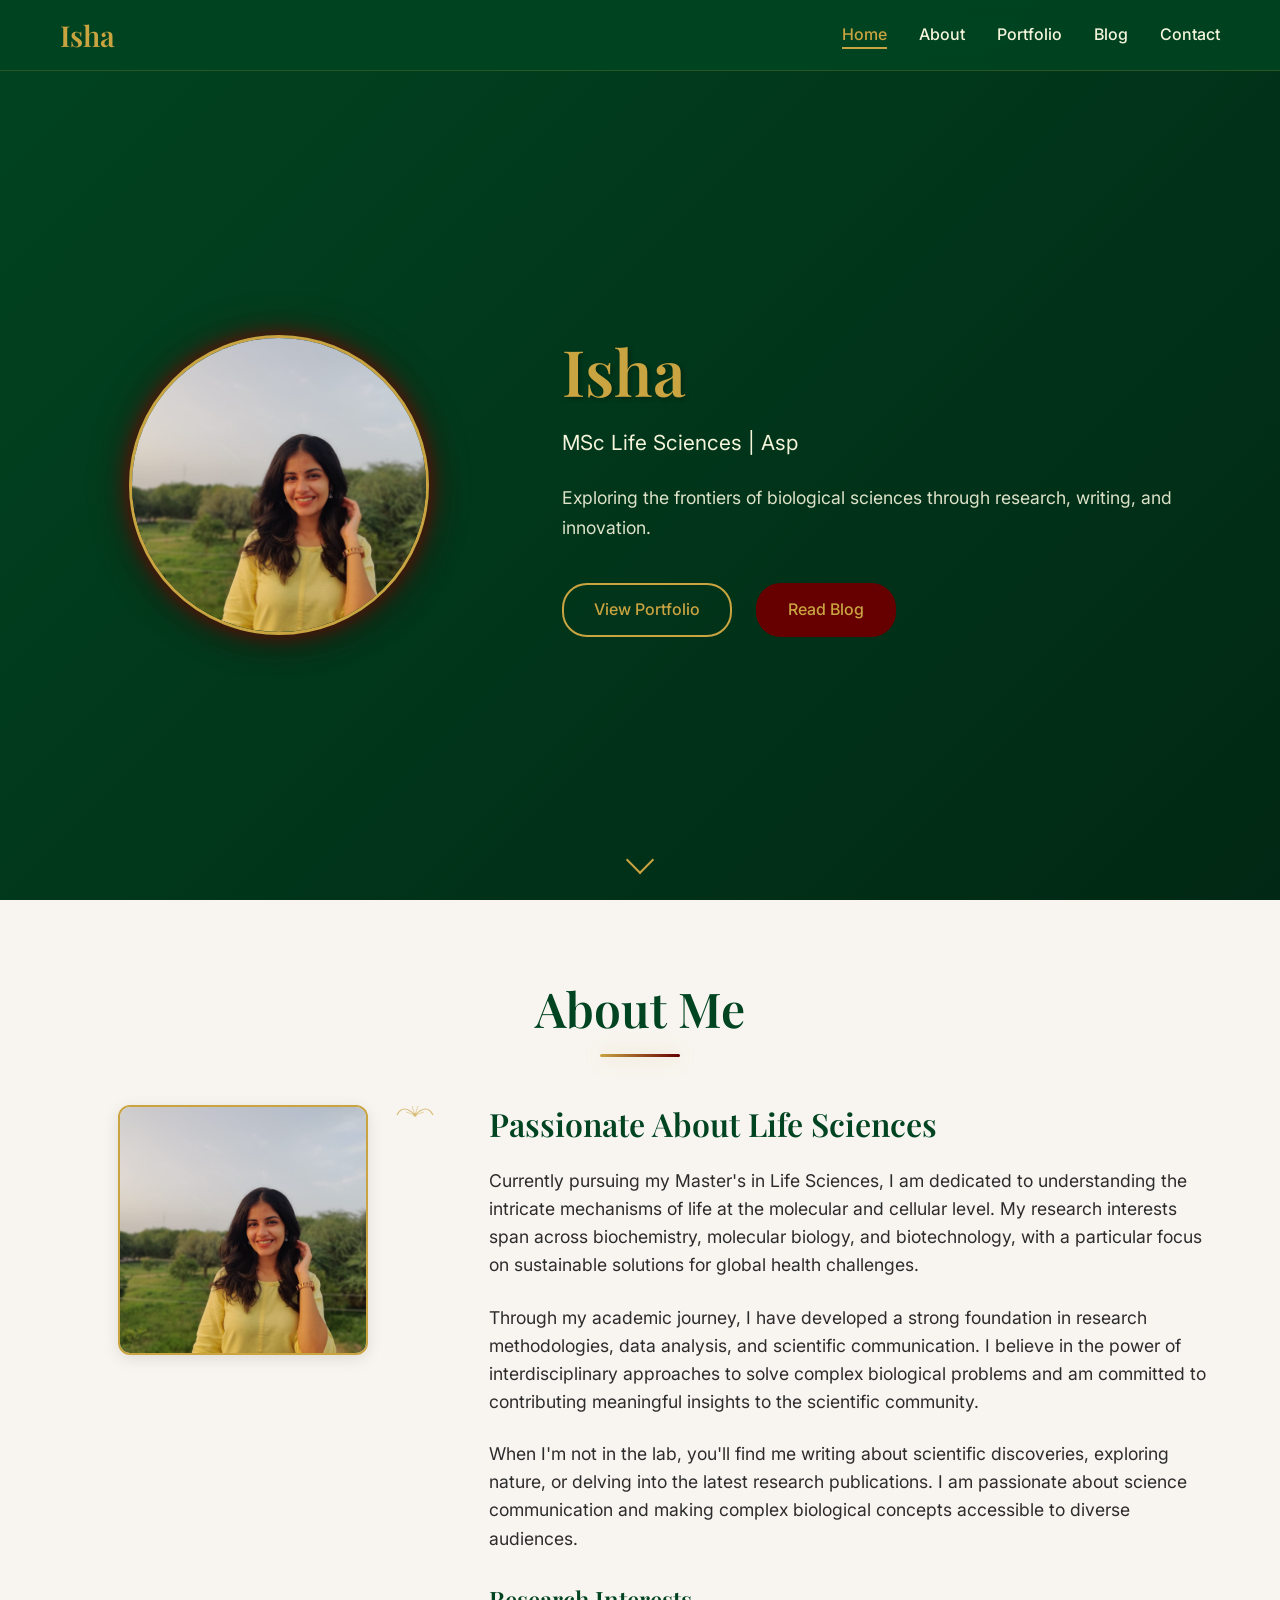
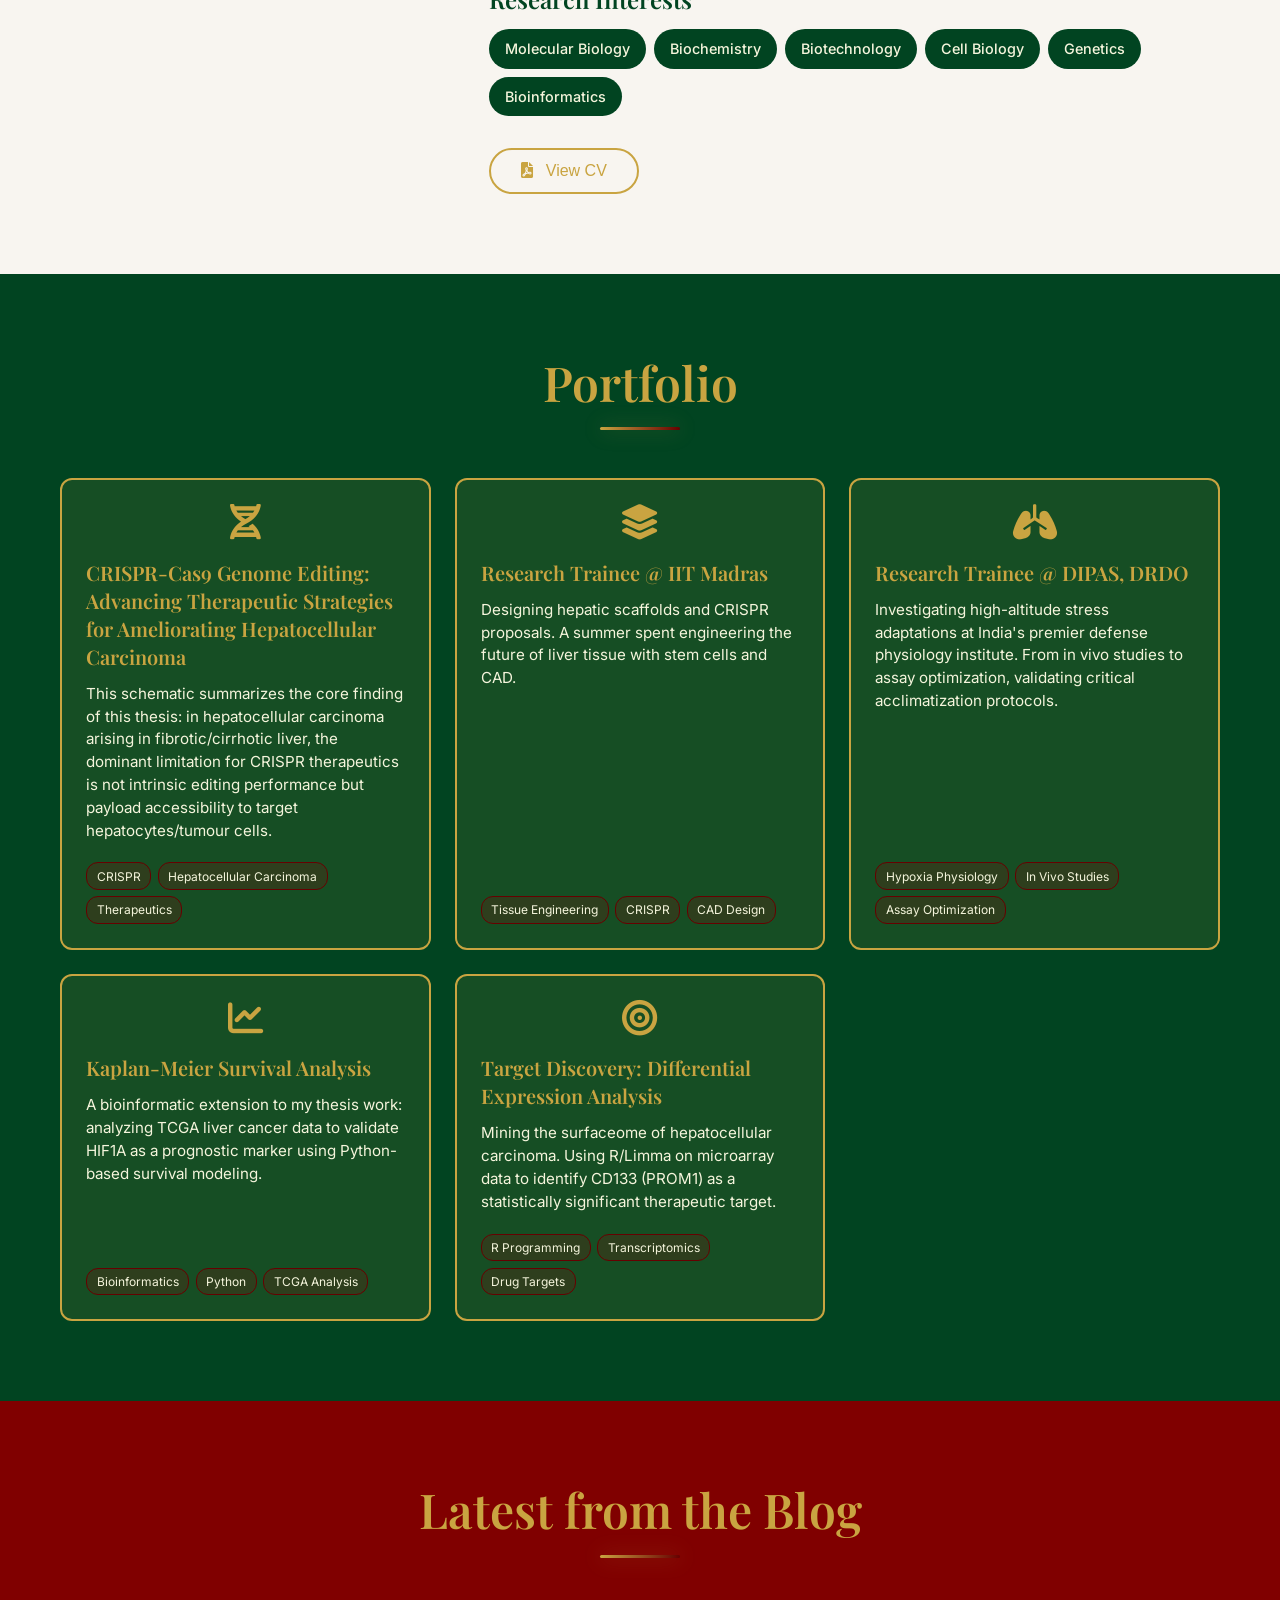
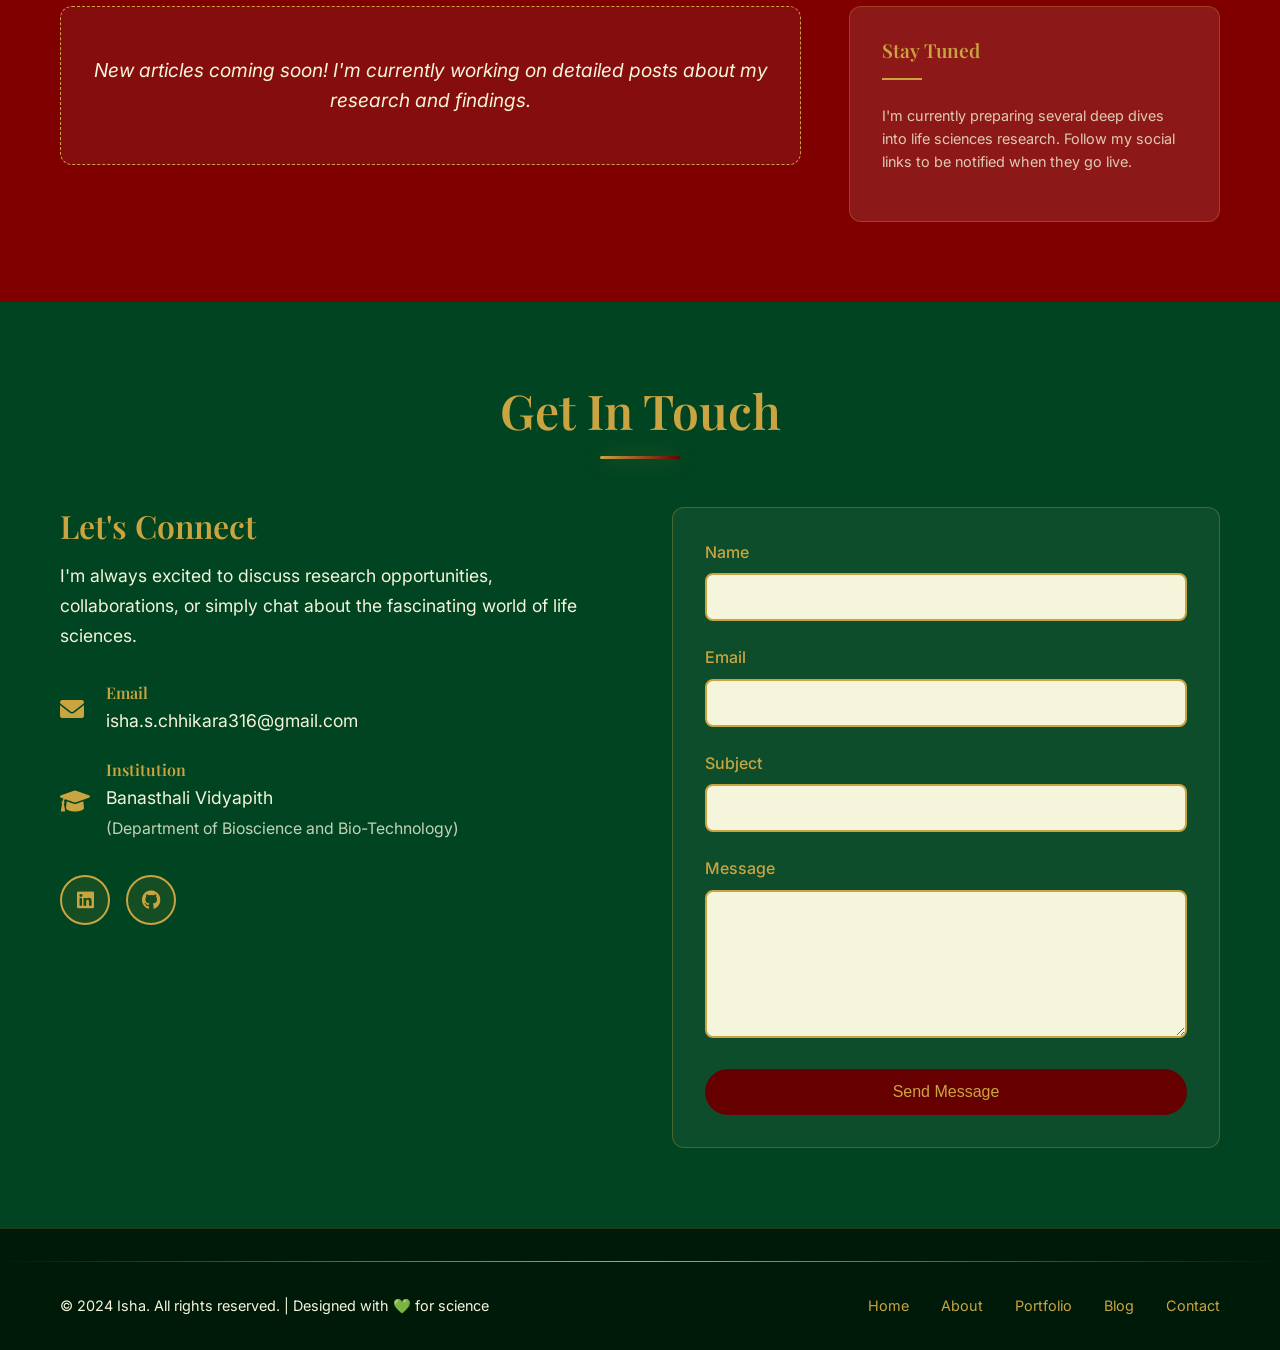
==== index.html @ bb5f503a "Update portfolio site: Add CV modal, refine blog/portfolio sections" ====
<!DOCTYPE html>
<html lang="en">
<head>
    <meta charset="UTF-8">
    <meta name="viewport" content="width=device-width, initial-scale=1.0">
    <title>Isha - Life Sciences Researcher & Writer</title>
    <link rel="preconnect" href="https://fonts.googleapis.com">
    <link rel="preconnect" href="https://fonts.gstatic.com" crossorigin>
    <link href="https://fonts.googleapis.com/css2?family=Playfair+Display:wght@400;500;600;700&family=Inter:wght@300;400;500;600&display=swap" rel="stylesheet">
    <link href="https://cdnjs.cloudflare.com/ajax/libs/font-awesome/6.0.0/css/all.min.css" rel="stylesheet">
    <link rel="stylesheet" href="styles.css">
</head>
<body>
    <!-- Navigation -->
    <nav class="navbar">
        <div class="nav-container">
            <div class="nav-logo">
                <span class="logo-text">Isha</span>
            </div>
            <ul class="nav-menu">
                <li class="nav-item">
                    <a href="#home" class="nav-link">Home</a>
                </li>
                <li class="nav-item">
                    <a href="#about" class="nav-link">About</a>
                </li>
                <li class="nav-item">
                    <a href="#portfolio" class="nav-link">Portfolio</a>
                </li>
                <li class="nav-item">
                    <a href="#blog" class="nav-link">Blog</a>
                </li>
                <li class="nav-item">
                    <a href="#contact" class="nav-link">Contact</a>
                </li>
            </ul>
            <div class="hamburger">
                <span class="bar"></span>
                <span class="bar"></span>
                <span class="bar"></span>
            </div>
        </div>
    </nav>

    <!-- Hero Section -->
    <section id="home" class="hero">
        <div class="hero-container">
            <div class="hero-content">
                <div class="hero-image">
                    <img src="Image/Isha.jpeg" alt="Isha - Life Sciences Researcher" class="profile-photo">
                    <div class="image-glow"></div>
                </div>
                <div class="hero-text">
                    <h1 class="hero-name">Isha</h1>
                    <p class="hero-subtitle">MSc Life Sciences | Aspiring Researcher | Writer</p>
                    <p class="hero-description">Exploring the frontiers of biological sciences through research, writing, and innovation.</p>
                    <div class="hero-buttons">
                        <a href="#portfolio" class="btn btn-primary">View Portfolio</a>
                        <a href="#blog" class="btn btn-secondary">Read Blog</a>
                    </div>
                </div>
            </div>
        </div>
        <div class="scroll-indicator">
            <div class="scroll-arrow"></div>
        </div>
    </section>

    <!-- About Section -->
    <section id="about" class="about">
        <div class="container">
            <h2 class="section-title">About Me</h2>
            <div class="section-divider"></div>
            <div class="about-content">
                <div class="about-image">
                    <img src="Image/Isha.jpeg" alt="Isha Professional Photo" class="about-photo">
                    <div class="botanical-motif">
                        <svg viewBox="0 0 100 100" class="botanical-svg">
                            <path d="M20,50 Q30,30 50,50 Q70,30 80,50" stroke="currentColor" fill="none" stroke-width="2"/>
                            <circle cx="50" cy="50" r="3" fill="currentColor"/>
                            <path d="M50,50 L45,35 M50,50 L55,35 M50,50 L35,45 M50,50 L65,45" stroke="currentColor" stroke-width="1"/>
                        </svg>
                    </div>
                </div>
                <div class="about-text">
                    <h3 class="about-subtitle">Passionate About Life Sciences</h3>
                    <p>Currently pursuing my Master's in Life Sciences, I am dedicated to understanding the intricate mechanisms of life at the molecular and cellular level. My research interests span across biochemistry, molecular biology, and biotechnology, with a particular focus on sustainable solutions for global health challenges.</p>

                    <p>Through my academic journey, I have developed a strong foundation in research methodologies, data analysis, and scientific communication. I believe in the power of interdisciplinary approaches to solve complex biological problems and am committed to contributing meaningful insights to the scientific community.</p>

                    <p>When I'm not in the lab, you'll find me writing about scientific discoveries, exploring nature, or delving into the latest research publications. I am passionate about science communication and making complex biological concepts accessible to diverse audiences.</p>

                    <div class="skills">
                        <h4>Research Interests</h4>
                        <div class="skill-tags">
                            <span class="skill-tag">Molecular Biology</span>
                            <span class="skill-tag">Biochemistry</span>
                            <span class="skill-tag">Biotechnology</span>
                            <span class="skill-tag">Cell Biology</span>
                            <span class="skill-tag">Genetics</span>
                            <span class="skill-tag">Bioinformatics</span>
                        </div>
                    </div>
                    
                    <button class="btn btn-primary" id="view-cv-btn" style="margin-top: 2rem;">
                        <i class="fas fa-file-pdf" style="margin-right: 8px;"></i> View CV
                    </button>
                </div>
            </div>
        </div>
    </section>

    <!-- Portfolio Section -->
    <section id="portfolio" class="portfolio">
        <div class="container">
            <h2 class="section-title">Portfolio</h2>
            <div class="section-divider"></div>
            <div class="portfolio-grid">
                <div class="portfolio-card" data-blog-id="crispr">
                    <div class="card-image">
                        <i class="fas fa-dna card-icon"></i>
                    </div>
                    <div class="card-content">
                        <h3 class="card-title">CRISPR-Cas9 Genome Editing: Advancing Therapeutic Strategies for Ameliorating Hepatocellular Carcinoma</h3>
                        <p class="card-description">This schematic summarizes the core finding of this thesis: in hepatocellular carcinoma arising in fibrotic/cirrhotic liver, the dominant limitation for CRISPR therapeutics is not intrinsic editing performance but payload accessibility to target hepatocytes/tumour cells.</p>
                        <div class="card-tags">
                            <span class="tag">CRISPR</span>
                            <span class="tag">Hepatocellular Carcinoma</span>
                            <span class="tag">Therapeutics</span>
                        </div>
                    </div>
                </div>

                <div class="portfolio-card" data-blog-id="iit-madras">
                    <div class="card-image">
                        <i class="fas fa-layer-group card-icon"></i>
                    </div>
                    <div class="card-content">
                        <h3 class="card-title">Research Trainee @ IIT Madras</h3>
                        <p class="card-description">Designing hepatic scaffolds and CRISPR proposals. A summer spent engineering the future of liver tissue with stem cells and CAD.</p>
                        <div class="card-tags">
                            <span class="tag">Tissue Engineering</span>
                            <span class="tag">CRISPR</span>
                            <span class="tag">CAD Design</span>
                        </div>
                    </div>
                </div>

                <div class="portfolio-card" data-blog-id="drdo">
                    <div class="card-image">
                        <i class="fas fa-lungs card-icon"></i>
                    </div>
                    <div class="card-content">
                        <h3 class="card-title">Research Trainee @ DIPAS, DRDO</h3>
                        <p class="card-description">Investigating high-altitude stress adaptations at India's premier defense physiology institute. From in vivo studies to assay optimization, validating critical acclimatization protocols.</p>
                        <div class="card-tags">
                            <span class="tag">Hypoxia Physiology</span>
                            <span class="tag">In Vivo Studies</span>
                            <span class="tag">Assay Optimization</span>
                        </div>
                    </div>
                </div>

                <div class="portfolio-card" data-blog-id="survival-analysis">
                    <div class="card-image">
                        <i class="fas fa-chart-line card-icon"></i>
                    </div>
                    <div class="card-content">
                        <h3 class="card-title">Kaplan-Meier Survival Analysis</h3>
                        <p class="card-description">A bioinformatic extension to my thesis work: analyzing TCGA liver cancer data to validate HIF1A as a prognostic marker using Python-based survival modeling.</p>
                        <div class="card-tags">
                            <span class="tag">Bioinformatics</span>
                            <span class="tag">Python</span>
                            <span class="tag">TCGA Analysis</span>
                        </div>
                    </div>
                </div>

                <div class="portfolio-card" data-blog-id="differential-expression">
                    <div class="card-image">
                        <i class="fas fa-bullseye card-icon"></i>
                    </div>
                    <div class="card-content">
                        <h3 class="card-title">Target Discovery: Differential Expression Analysis</h3>
                        <p class="card-description">Mining the surfaceome of hepatocellular carcinoma. Using R/Limma on microarray data to identify CD133 (PROM1) as a statistically significant therapeutic target.</p>
                        <div class="card-tags">
                            <span class="tag">R Programming</span>
                            <span class="tag">Transcriptomics</span>
                            <span class="tag">Drug Targets</span>
                        </div>
                    </div>
                </div>
            </div>
        </div>
    </section>

    <!-- Blog Section -->
    <section id="blog" class="blog">
        <div class="container">
            <h2 class="section-title">Latest from the Blog</h2>
            <div class="section-divider"></div>
            <div class="blog-content">
                <div class="blog-main">
                    <p class="coming-soon">New articles coming soon! I'm currently working on detailed posts about my research and findings.</p>
                </div>

                <aside class="blog-sidebar">
                    <div class="sidebar-widget">
                        <h4 class="widget-title">Stay Tuned</h4>
                        <div class="widget-divider"></div>
                        <p style="font-size: 0.9rem; color: var(--ivory); opacity: 0.8;">I'm currently preparing several deep dives into life sciences research. Follow my social links to be notified when they go live.</p>
                    </div>
                </aside>
            </div>
        </div>
    </section>

    <!-- Contact Section -->
    <section id="contact" class="contact">
        <div class="container">
            <h2 class="section-title">Get In Touch</h2>
            <div class="section-divider"></div>
            <div class="contact-content">
                <div class="contact-info">
                    <h3>Let's Connect</h3>
                    <p>I'm always excited to discuss research opportunities, collaborations, or simply chat about the fascinating world of life sciences.</p>

                    <div class="contact-details">
                        <div class="contact-item">
                            <i class="fas fa-envelope contact-icon"></i>
                            <div>
                                <h4>Email</h4>
                                <p>isha.s.chhikara316@gmail.com</p>
                            </div>
                        </div>
                        <div class="contact-item">
                            <i class="fas fa-graduation-cap contact-icon"></i>
                            <div>
                                <h4>Institution</h4>
                                <p>Banasthali Vidyapith<br><span style="font-size: 0.9em; opacity: 0.8;">(Department of Bioscience and Bio-Technology)</span></p>
                            </div>
                        </div>
                    </div>

                    <div class="social-links">
                        <a href="https://linkedin.com/in/isha" target="_blank" class="social-link"><i class="fab fa-linkedin"></i></a>
                        <a href="https://github.com/ishaschhikara316" target="_blank" class="social-link"><i class="fab fa-github"></i></a>
                    </div>
                </div>

                <form class="contact-form">
                    <div class="form-group">
                        <label for="name">Name</label>
                        <input type="text" id="name" name="name" required>
                    </div>
                    <div class="form-group">
                        <label for="email">Email</label>
                        <input type="email" id="email" name="email" required>
                    </div>
                    <div class="form-group">
                        <label for="subject">Subject</label>
                        <input type="text" id="subject" name="subject" required>
                    </div>
                    <div class="form-group">
                        <label for="message">Message</label>
                        <textarea id="message" name="message" rows="6" required></textarea>
                    </div>
                    <button type="submit" class="btn btn-submit">Send Message</button>
                </form>
            </div>
        </div>
    </section>

    <!-- Footer -->
    <footer class="footer">
        <div class="footer-divider"></div>
        <div class="container">
            <div class="footer-content">
                <div class="footer-text">
                    <p>&copy; 2024 Isha. All rights reserved. | Designed with 💚 for science</p>
                </div>
                <div class="footer-links">
                    <a href="#home">Home</a>
                    <a href="#about">About</a>
                    <a href="#portfolio">Portfolio</a>
                    <a href="#blog">Blog</a>
                    <a href="#contact">Contact</a>
                </div>
            </div>
        </div>
    </footer>

    <!-- Blog Modal -->
    <div id="blog-modal" class="modal">
        <div class="modal-content">
            <span class="close-modal">&times;</span>
            <div id="modal-body">
                <!-- Blog content will be injected here -->
            </div>
        </div>
    </div>

    <!-- CV Modal -->
    <div id="cv-modal" class="modal">
        <div class="modal-content cv-modal-content">
            <span class="close-modal close-cv">&times;</span>
            <div class="cv-container">
                <img src="Image/Isha.jpg" alt="CV" class="cv-image">
            </div>
        </div>
    </div>

    <script src="script.js"></script>
</body>
</html>
---- styles.css ----
/* ===== CSS DESIGN SYSTEM ===== */

/* Color Variables */
:root {
    /* Primary Colors */
    --dark-royal-green: #014421;
    --deep-blood-red: #660000;
    --dark-blood-red: #8B0000;
    --maroon: #800000;
    --subtle-gold: #C9A441;

    /* Text Colors */
    --ivory: #F5F5DC;
    --light-beige: #F8F5F0;
    --dark-text: #2C2C2C;

    /* Gradients */
    --hero-gradient: linear-gradient(135deg, var(--dark-royal-green) 0%, #012814 100%);
    --card-gradient: linear-gradient(145deg, rgba(193, 164, 65, 0.1) 0%, rgba(102, 0, 0, 0.1) 100%);

    /* Shadows and Glows */
    --gold-glow: 0 0 20px rgba(201, 164, 65, 0.4);
    --red-glow: 0 0 20px rgba(139, 0, 0, 0.6);
    --card-shadow: 0 8px 32px rgba(0, 0, 0, 0.3);
    --soft-shadow: 0 4px 16px rgba(0, 0, 0, 0.1);

    /* Typography */
    --heading-font: 'Playfair Display', serif;
    --body-font: 'Inter', sans-serif;

    /* Transitions */
    --smooth-transition: all 0.3s cubic-bezier(0.4, 0, 0.2, 1);
    --glow-transition: box-shadow 0.3s ease, transform 0.3s ease;

    /* Spacing */
    --section-padding: 80px 0;
    --container-padding: 0 20px;
    --border-radius: 12px;
}

/* Reset and Base Styles */
* {
    margin: 0;
    padding: 0;
    box-sizing: border-box;
}

body {
    font-family: var(--body-font);
    color: var(--ivory);
    line-height: 1.6;
    overflow-x: hidden;
}

html {
    scroll-behavior: smooth;
}

.container {
    max-width: 1200px;
    margin: 0 auto;
    padding: var(--container-padding);
}

/* Typography System */
h1, h2, h3, h4, h5, h6 {
    font-family: var(--heading-font);
    color: var(--subtle-gold);
    font-weight: 600;
    line-height: 1.2;
}

h1 { font-size: clamp(2.5rem, 5vw, 4rem); }
h2 { font-size: clamp(2rem, 4vw, 3rem); }
h3 { font-size: clamp(1.5rem, 3vw, 2rem); }
h4 { font-size: clamp(1.25rem, 2.5vw, 1.5rem); }

p {
    font-size: 1.1rem;
    margin-bottom: 1rem;
    color: var(--ivory);
}

/* Section Styling */
.section-title {
    text-align: center;
    margin-bottom: 1rem;
    color: var(--subtle-gold);
}

.section-divider {
    width: 80px;
    height: 3px;
    background: linear-gradient(90deg, var(--subtle-gold) 0%, var(--deep-blood-red) 100%);
    margin: 0 auto 3rem;
    border-radius: 2px;
    box-shadow: var(--gold-glow);
}

.coming-soon {
    font-size: 1.2rem;
    color: var(--ivory);
    font-style: italic;
    text-align: center;
    padding: 3rem 1rem;
    background: rgba(255, 255, 255, 0.05);
    border-radius: var(--border-radius);
    border: 1px dashed var(--subtle-gold);
}

/* CV Modal Specifics */
.cv-modal-content {
    position: fixed !important;
    top: 50% !important;
    left: 50% !important;
    transform: translate(-50%, -50%) !important;
    width: 95vw !important;
    height: 95vh !important;
    max-width: 1200px !important;
    margin: 0 !important;
    padding: 40px 0 0 0 !important;
    display: flex !important;
    flex-direction: column !important;
    background: #1a1a1a !important; /* Changed from var(--dark-royal-green) */
    border: 1px solid var(--subtle-gold) !important;
    box-shadow: 0 0 50px rgba(0,0,0,0.8) !important;
    border-radius: 8px !important;
    overflow: hidden !important;
}

.modal.show .cv-modal-content {
    transform: translate(-50%, -50%) !important;
}

.cv-container {
    flex: 1;
    width: 100%;
    height: 100%;
    background: #1a1a1a; /* Changed to match modal background */
    position: relative;
    overflow-y: auto; /* Allow vertical scrolling */
    display: flex;
    justify-content: center; /* Center image horizontally */
    align-items: flex-start;
}

.cv-image {
    width: 100%;
    max-width: 1000px; /* Prevent it from getting too wide on huge screens */
    height: auto;
    display: block;
    margin: 0 auto;
    box-shadow: 0 0 20px rgba(0,0,0,0.5);
}

.close-cv {
    position: absolute;
    top: 0;
    right: 15px;
    height: 40px;
    line-height: 40px;
    color: var(--subtle-gold);
    font-size: 2rem;
    z-index: 1002;
    opacity: 0.8;
    transition: opacity 0.3s;
}

.close-cv:hover {
    opacity: 1;
    color: #fff;
}


/* Button System */
.btn {
    display: inline-block;
    padding: 12px 30px;
    border-radius: 25px;
    text-decoration: none;
    font-weight: 500;
    font-size: 1rem;
    text-align: center;
    cursor: pointer;
    border: 2px solid;
    transition: var(--smooth-transition);
    position: relative;
    overflow: hidden;
}

.btn-primary {
    color: var(--subtle-gold);
    border-color: var(--subtle-gold);
    background: transparent;
}

.btn-primary:hover {
    background: var(--deep-blood-red);
    color: var(--subtle-gold);
    box-shadow: var(--red-glow);
    transform: translateY(-2px);
}

.btn-secondary {
    background: var(--deep-blood-red);
    color: var(--subtle-gold);
    border-color: var(--deep-blood-red);
}

.btn-secondary:hover {
    background: var(--subtle-gold);
    color: var(--deep-blood-red);
    border-color: var(--subtle-gold);
    box-shadow: var(--gold-glow);
    transform: translateY(-2px);
}

.btn-submit {
    background: var(--deep-blood-red);
    color: var(--subtle-gold);
    border-color: var(--deep-blood-red);
    width: 100%;
}

.btn-submit:hover {
    background: var(--subtle-gold);
    color: var(--deep-blood-red);
    border-color: var(--subtle-gold);
    box-shadow: var(--gold-glow);
}

/* Navigation */
.navbar {
    position: fixed;
    top: 0;
    width: 100%;
    background: rgba(1, 68, 33, 0.95);
    backdrop-filter: blur(10px);
    border-bottom: 1px solid rgba(201, 164, 65, 0.2);
    z-index: 1000;
    transition: var(--smooth-transition);
}

.nav-container {
    max-width: 1200px;
    margin: 0 auto;
    padding: 0 20px;
    display: flex;
    justify-content: space-between;
    align-items: center;
    height: 70px;
}

.logo-text {
    font-family: var(--heading-font);
    font-size: 1.8rem;
    color: var(--subtle-gold);
    font-weight: 600;
}

.nav-menu {
    display: flex;
    list-style: none;
    gap: 2rem;
}

.nav-link {
    color: var(--ivory);
    text-decoration: none;
    font-weight: 500;
    transition: var(--smooth-transition);
    position: relative;
}

.nav-link:hover {
    color: var(--subtle-gold);
}

.nav-link::after {
    content: '';
    position: absolute;
    bottom: -5px;
    left: 0;
    width: 0;
    height: 2px;
    background: var(--subtle-gold);
    transition: width 0.3s ease;
}

.nav-link:hover::after {
    width: 100%;
}

.hamburger {
    display: none;
    flex-direction: column;
    cursor: pointer;
}

.bar {
    width: 25px;
    height: 3px;
    background: var(--subtle-gold);
    margin: 3px 0;
    transition: 0.3s;
}

/* Hero Section */
.hero {
    background: var(--hero-gradient);
    min-height: 100vh;
    display: flex;
    align-items: center;
    position: relative;
    padding-top: 70px;
}

.hero-container {
    max-width: 1200px;
    margin: 0 auto;
    padding: var(--container-padding);
    width: 100%;
}

.hero-content {
    display: grid;
    grid-template-columns: 1fr 1.5fr;
    gap: 4rem;
    align-items: center;
}

.hero-image {
    position: relative;
    display: flex;
    justify-content: center;
}

.profile-photo {
    width: 300px;
    height: 300px;
    border-radius: 50%;
    object-fit: cover;
    border: 3px solid var(--subtle-gold);
    box-shadow:
        0 0 20px rgba(139, 0, 0, 0.6),
        0 0 40px rgba(139, 0, 0, 0.4),
        inset 0 0 15px rgba(139, 0, 0, 0.1),
        var(--card-shadow);
    transition: var(--glow-transition);
    position: relative;
    z-index: 2;
}

.profile-photo:hover {
    box-shadow:
        0 0 25px rgba(139, 0, 0, 0.8),
        0 0 50px rgba(139, 0, 0, 0.6),
        0 0 75px rgba(139, 0, 0, 0.3),
        inset 0 0 20px rgba(139, 0, 0, 0.2),
        var(--card-shadow);
    transform: scale(1.05);
    border-color: var(--deep-blood-red);
}

.image-glow {
    position: absolute;
    top: 50%;
    left: 50%;
    transform: translate(-50%, -50%);
    width: 330px;
    height: 330px;
    border-radius: 50%;
    background: radial-gradient(circle at center, rgba(139, 0, 0, 0.4) 0%, rgba(139, 0, 0, 0.2) 40%, transparent 70%);
    pointer-events: none;
    animation: pulse 3s ease-in-out infinite;
    z-index: 1;
}

@keyframes pulse {
    0%, 100% {
        opacity: 0.7;
        transform: translate(-50%, -50%) scale(1);
    }
    50% {
        opacity: 1;
        transform: translate(-50%, -50%) scale(1.08);
    }
}

.hero-text {
    text-align: left;
}

.hero-name {
    color: var(--subtle-gold);
    margin-bottom: 1rem;
    text-shadow: 2px 2px 4px rgba(0, 0, 0, 0.3);
}

.hero-subtitle {
    font-size: 1.3rem;
    color: var(--ivory);
    margin-bottom: 1.5rem;
    font-weight: 400;
}

.hero-description {
    font-size: 1.1rem;
    color: rgba(245, 245, 220, 0.9);
    margin-bottom: 2.5rem;
    line-height: 1.7;
}

.hero-buttons {
    display: flex;
    gap: 1.5rem;
    flex-wrap: wrap;
}

.scroll-indicator {
    position: absolute;
    bottom: 30px;
    left: 50%;
    transform: translateX(-50%);
    animation: bounce 2s infinite;
}

.scroll-arrow {
    width: 20px;
    height: 20px;
    border-right: 2px solid var(--subtle-gold);
    border-bottom: 2px solid var(--subtle-gold);
    transform: rotate(45deg);
}

@keyframes bounce {
    0%, 20%, 50%, 80%, 100% { transform: translateX(-50%) translateY(0); }
    40% { transform: translateX(-50%) translateY(-10px); }
    60% { transform: translateX(-50%) translateY(-5px); }
}

/* About Section */
.about {
    background: var(--light-beige);
    padding: var(--section-padding);
    color: var(--dark-text);
}

.about .section-title {
    color: var(--dark-royal-green);
}

.about-content {
    display: grid;
    grid-template-columns: 1fr 2fr;
    gap: 4rem;
    align-items: start;
}

.about-image {
    position: relative;
    text-align: center;
}

.about-photo {
    width: 250px;
    height: 250px;
    border-radius: var(--border-radius);
    object-fit: cover;
    border: 2px solid var(--subtle-gold);
    box-shadow: var(--soft-shadow);
    position: relative;
    transform: none !important;
}

.botanical-motif {
    position: absolute;
    top: -20px;
    right: -20px;
    width: 60px;
    height: 60px;
    color: var(--subtle-gold);
    opacity: 0.7;
}

.botanical-svg {
    width: 100%;
    height: 100%;
}

.about-text {
    color: var(--dark-text);
}

.about-subtitle {
    color: var(--dark-royal-green);
    margin-bottom: 1.5rem;
}

.about-text p {
    color: var(--dark-text);
    margin-bottom: 1.5rem;
}

.skills {
    margin-top: 2rem;
}

.skills h4 {
    color: var(--dark-royal-green);
    margin-bottom: 1rem;
}

.skill-tags {
    display: flex;
    flex-wrap: wrap;
    gap: 0.5rem;
}

.skill-tag {
    background: var(--dark-royal-green);
    color: var(--ivory);
    padding: 0.5rem 1rem;
    border-radius: 20px;
    font-size: 0.9rem;
    font-weight: 500;
    transition: var(--smooth-transition);
}

.skill-tag:hover {
    background: var(--subtle-gold);
    color: var(--dark-royal-green);
    transform: translateY(-2px);
    box-shadow: var(--soft-shadow);
}

/* Portfolio Section */
.portfolio {
    background: var(--dark-royal-green);
    padding: var(--section-padding);
}

.portfolio-grid {
    display: grid;
    grid-template-columns: repeat(auto-fill, minmax(300px, 1fr));
    gap: 1.5rem;
    margin-top: 3rem;
}

.portfolio-card {
    background: rgba(201, 164, 65, 0.1);
    border: 2px solid var(--subtle-gold);
    border-radius: var(--border-radius);
    padding: 1.5rem;
    transition: var(--glow-transition);
    position: relative;
    overflow: hidden;
    cursor: pointer;
    display: flex;
    flex-direction: column;
}

.portfolio-card::before {
    content: '';
    position: absolute;
    top: 0;
    left: 0;
    right: 0;
    bottom: 0;
    background: var(--card-gradient);
    opacity: 0;
    transition: opacity 0.3s ease;
    pointer-events: none;
}

.portfolio-card:hover::before {
    opacity: 1;
}

.portfolio-card:hover {
    transform: translateY(-5px);
    box-shadow: var(--red-glow), var(--card-shadow);
    border-color: var(--deep-blood-red);
}

.card-image {
    text-align: center;
    margin-bottom: 1rem;
}

.card-icon {
    font-size: 2.2rem;
    color: var(--subtle-gold);
    transition: var(--smooth-transition);
}

.portfolio-card:hover .card-icon {
    color: var(--deep-blood-red);
    transform: scale(1.1);
}

.card-content {
    position: relative;
    z-index: 1;
    flex-grow: 1;
    display: flex;
    flex-direction: column;
}

.card-title {
    color: var(--subtle-gold);
    margin-bottom: 0.75rem;
    transition: var(--smooth-transition);
    font-size: 1.25rem;
    line-height: 1.4;
}

.portfolio-card:hover .card-title {
    color: var(--ivory);
}

.card-description {
    color: var(--ivory);
    margin-bottom: 1.25rem;
    line-height: 1.5;
    font-size: 0.95rem;
    flex-grow: 1;
}

.card-tags {
    display: flex;
    flex-wrap: wrap;
    gap: 0.4rem;
    margin-top: auto;
}

.tag {
    background: rgba(139, 0, 0, 0.2);
    color: var(--ivory);
    padding: 0.2rem 0.6rem;
    border-radius: 12px;
    font-size: 0.75rem;
    border: 1px solid var(--deep-blood-red);
    transition: var(--smooth-transition);
}

.portfolio-card:hover .tag {
    background: var(--deep-blood-red);
    color: var(--subtle-gold);
}

/* Blog Section */
.blog {
    background: var(--maroon);
    padding: var(--section-padding);
}

.blog-content {
    display: grid;
    grid-template-columns: 2fr 1fr;
    gap: 3rem;
    margin-top: 3rem;
}

.blog-grid {
    display: grid;
    gap: 2rem;
}

.blog-card {
    background: rgba(245, 245, 220, 0.1);
    border-radius: var(--border-radius);
    padding: 2rem;
    border: 1px solid rgba(201, 164, 65, 0.3);
    transition: var(--glow-transition);
}

.blog-card:hover {
    transform: translateY(-5px);
    box-shadow: var(--gold-glow), var(--card-shadow);
    background: rgba(245, 245, 220, 0.15);
}

.blog-image {
    text-align: center;
    margin-bottom: 1.5rem;
}

.blog-icon {
    font-size: 2.5rem;
    color: var(--subtle-gold);
    transition: var(--smooth-transition);
}

.blog-card:hover .blog-icon {
    transform: scale(1.1);
    color: var(--ivory);
}

.blog-meta {
    display: flex;
    gap: 1rem;
    margin-bottom: 1rem;
    font-size: 0.9rem;
}

.blog-date {
    color: rgba(245, 245, 220, 0.7);
}

.blog-category {
    color: var(--subtle-gold);
    font-weight: 500;
}

.blog-title {
    color: var(--subtle-gold);
    margin-bottom: 1rem;
    transition: var(--smooth-transition);
}

.blog-card:hover .blog-title {
    color: var(--ivory);
}

.blog-excerpt {
    color: var(--ivory);
    margin-bottom: 1.5rem;
    line-height: 1.6;
}

.blog-read-more {
    color: var(--subtle-gold);
    text-decoration: none;
    font-weight: 500;
    border: 1px solid var(--subtle-gold);
    padding: 0.5rem 1rem;
    border-radius: 20px;
    transition: var(--smooth-transition);
    display: inline-block;
}

.blog-read-more:hover {
    background: var(--deep-blood-red);
    border-color: var(--deep-blood-red);
    color: var(--subtle-gold);
}

/* Blog Sidebar */
.blog-sidebar {
    background: rgba(245, 245, 220, 0.1);
    border-radius: var(--border-radius);
    padding: 2rem;
    height: fit-content;
    border: 1px solid rgba(201, 164, 65, 0.3);
}

.sidebar-widget {
    margin-bottom: 2rem;
}

.sidebar-widget:last-child {
    margin-bottom: 0;
}

.widget-title {
    color: var(--subtle-gold);
    margin-bottom: 1rem;
    font-size: 1.2rem;
}

.widget-divider {
    width: 40px;
    height: 2px;
    background: var(--subtle-gold);
    margin-bottom: 1.5rem;
}

.category-list {
    list-style: none;
}

.category-list li {
    margin-bottom: 0.5rem;
}

.category-list a {
    color: var(--ivory);
    text-decoration: none;
    transition: var(--smooth-transition);
    display: flex;
    justify-content: space-between;
    padding: 0.5rem 0;
}

.category-list a:hover {
    color: var(--subtle-gold);
    padding-left: 0.5rem;
}

.category-list span {
    color: rgba(245, 245, 220, 0.6);
}

.recent-posts {
    display: flex;
    flex-direction: column;
    gap: 1rem;
}

.recent-post h5 a {
    color: var(--ivory);
    text-decoration: none;
    transition: var(--smooth-transition);
}

.recent-post h5 a:hover {
    color: var(--subtle-gold);
}

.recent-date {
    color: rgba(245, 245, 220, 0.6);
    font-size: 0.85rem;
}

/* Contact Section */
.contact {
    background: var(--dark-royal-green);
    padding: var(--section-padding);
}

.contact-content {
    display: grid;
    grid-template-columns: 1fr 1fr;
    gap: 4rem;
    margin-top: 3rem;
}

.contact-info h3 {
    color: var(--subtle-gold);
    margin-bottom: 1rem;
}

.contact-info p {
    margin-bottom: 2rem;
    line-height: 1.7;
}

.contact-details {
    margin-bottom: 2rem;
}

.contact-item {
    display: flex;
    align-items: center;
    gap: 1rem;
    margin-bottom: 1.5rem;
}

.contact-icon {
    font-size: 1.5rem;
    color: var(--subtle-gold);
    width: 30px;
    transition: var(--smooth-transition);
}

.contact-item:hover .contact-icon {
    color: var(--deep-blood-red);
    transform: scale(1.1);
}

.contact-item h4 {
    color: var(--subtle-gold);
    margin-bottom: 0.25rem;
    font-size: 1rem;
}

.contact-item p {
    color: var(--ivory);
    margin: 0;
}

.social-links {
    display: flex;
    gap: 1rem;
    margin-top: 2rem;
}

.social-link {
    display: flex;
    align-items: center;
    justify-content: center;
    width: 50px;
    height: 50px;
    background: rgba(201, 164, 65, 0.1);
    color: var(--subtle-gold);
    border: 2px solid var(--subtle-gold);
    border-radius: 50%;
    text-decoration: none;
    transition: var(--glow-transition);
    font-size: 1.2rem;
}

.social-link:hover {
    background: var(--deep-blood-red);
    border-color: var(--deep-blood-red);
    color: var(--ivory);
    box-shadow: var(--red-glow);
    transform: translateY(-3px);
}

/* Contact Form */
.contact-form {
    background: rgba(245, 245, 220, 0.05);
    padding: 2rem;
    border-radius: var(--border-radius);
    border: 1px solid rgba(201, 164, 65, 0.3);
}

.form-group {
    margin-bottom: 1.5rem;
}

.form-group label {
    display: block;
    color: var(--subtle-gold);
    margin-bottom: 0.5rem;
    font-weight: 500;
}

.form-group input,
.form-group textarea {
    width: 100%;
    padding: 12px 16px;
    background: var(--ivory);
    border: 2px solid var(--subtle-gold);
    border-radius: 8px;
    color: var(--dark-text);
    font-family: var(--body-font);
    font-size: 1rem;
    transition: var(--smooth-transition);
}

.form-group input:focus,
.form-group textarea:focus {
    outline: none;
    border-color: var(--deep-blood-red);
    box-shadow: 0 0 0 3px rgba(139, 0, 0, 0.1);
}

.form-group textarea {
    resize: vertical;
    min-height: 120px;
}

/* Footer */
.footer {
    background: #001a0a;
    padding: 2rem 0;
    border-top: 1px solid rgba(201, 164, 65, 0.2);
}

.footer-divider {
    width: 100%;
    height: 1px;
    background: linear-gradient(90deg, transparent 0%, var(--subtle-gold) 50%, transparent 100%);
    margin-bottom: 2rem;
}

.footer-content {
    display: flex;
    justify-content: space-between;
    align-items: center;
    flex-wrap: wrap;
    gap: 1rem;
}

.footer-text p {
    color: var(--ivory);
    margin: 0;
    font-size: 0.9rem;
}

.footer-links {
    display: flex;
    gap: 2rem;
    flex-wrap: wrap;
}

.footer-links a {
    color: var(--subtle-gold);
    text-decoration: none;
    font-size: 0.9rem;
    transition: var(--smooth-transition);
}

.footer-links a:hover {
    color: var(--deep-blood-red);
}

/* Responsive Design */
@media (max-width: 1024px) {
    .hero-content {
        grid-template-columns: 1fr;
        text-align: center;
        gap: 3rem;
    }

    .about-content {
        grid-template-columns: 1fr;
        gap: 3rem;
        text-align: center;
    }

    .contact-content {
        grid-template-columns: 1fr;
        gap: 3rem;
    }

    .blog-content {
        grid-template-columns: 1fr;
        gap: 2rem;
    }
}

@media (max-width: 768px) {
    .nav-menu {
        position: fixed;
        left: -100%;
        top: 70px;
        flex-direction: column;
        background-color: rgba(1, 68, 33, 0.98);
        width: 100%;
        text-align: center;
        transition: 0.3s;
        padding: 2rem 0;
        backdrop-filter: blur(10px);
    }

    .nav-menu.active {
        left: 0;
    }

    .hamburger {
        display: flex;
    }

    .hamburger.active .bar:nth-child(2) {
        opacity: 0;
    }

    .hamburger.active .bar:nth-child(1) {
        transform: translateY(8px) rotate(45deg);
    }

    .hamburger.active .bar:nth-child(3) {
        transform: translateY(-8px) rotate(-45deg);
    }

    .portfolio-grid {
        grid-template-columns: 1fr;
    }

    .hero-buttons {
        justify-content: center;
    }

    .footer-content {
        text-align: center;
        flex-direction: column;
    }

    .profile-photo {
        width: 250px;
        height: 250px;
    }

    .image-glow {
        width: 270px;
        height: 270px;
    }
}

@media (max-width: 480px) {
    :root {
        --section-padding: 60px 0;
        --container-padding: 0 15px;
    }

    .hero {
        padding-top: 70px;
        text-align: center;
    }

    .hero-buttons {
        flex-direction: column;
        align-items: center;
    }

    .btn {
        width: 100%;
        max-width: 250px;
    }

    .skill-tags {
        justify-content: center;
    }

    .social-links {
        justify-content: center;
    }

    .profile-photo {
        width: 200px;
        height: 200px;
    }

    .image-glow {
        width: 220px;
        height: 220px;
    }
}

/* Accessibility */
@media (prefers-reduced-motion: reduce) {
    * {
        animation-duration: 0.01ms !important;
        animation-iteration-count: 1 !important;
        transition-duration: 0.01ms !important;
    }

    .scroll-indicator {
        animation: none;
    }

    .image-glow {
        animation: none;
    }
}

/* Focus states for accessibility */
.btn:focus,
.nav-link:focus,
.social-link:focus,
input:focus,
textarea:focus {
    outline: 2px solid var(--subtle-gold);
    outline-offset: 2px;
}

/* High contrast mode support */
@media (prefers-contrast: high) {
    :root {
        --subtle-gold: #FFD700;
        --deep-blood-red: #FF0000;
        --ivory: #FFFFFF;
    }
}

/* Modal Styles */
.modal {
    display: none;
    position: fixed;
    z-index: 2000;
    left: 0;
    top: 0;
    width: 100%;
    height: 100%;
    overflow: auto;
    background-color: rgba(0, 0, 0, 0.8);
    backdrop-filter: blur(5px);
    opacity: 0;
    transition: opacity 0.3s ease;
}

.modal.show {
    display: block;
    opacity: 1;
}

.modal-content {
    background-color: var(--light-beige);
    margin: 5% auto;
    padding: 0;
    border: 2px solid var(--subtle-gold);
    border-radius: var(--border-radius);
    width: 90%;
    max-width: 900px;
    box-shadow: 0 0 50px rgba(0, 0, 0, 0.5);
    position: relative;
    transform: translateY(-50px);
    transition: transform 0.3s ease;
    color: var(--dark-text);
}

.modal.show .modal-content {
    transform: translateY(0);
}

.close-modal {
    color: var(--dark-royal-green);
    float: right;
    font-size: 28px;
    font-weight: bold;
    cursor: pointer;
    padding: 15px 20px;
    transition: color 0.3s ease;
    z-index: 10;
    position: absolute;
    right: 0;
    top: 0;
}

.close-modal:hover,
.close-modal:focus {
    color: var(--deep-blood-red);
    text-decoration: none;
    cursor: pointer;
}

#modal-body {
    padding: 40px;
    max-height: 80vh;
    overflow-y: auto;
}

.modal-header-image {
    width: 100%;
    height: auto;
    object-fit: contain;
    border-radius: var(--border-radius) var(--border-radius) 0 0;
    margin-bottom: 30px;
    border-bottom: 3px solid var(--subtle-gold);
}

.modal-title {
    color: var(--dark-royal-green);
    margin-bottom: 20px;
    font-size: 2.5rem;
}

.modal-text,
.modal-text p,
.modal-text ul,
.modal-text li {
    font-size: 1.1rem;
    line-height: 1.8;
    color: var(--dark-text);
    margin-bottom: 20px;
}

.modal-text h3, .modal-text h4 {
    color: var(--deep-blood-red);
    margin-top: 30px;
    margin-bottom: 15px;
}

.modal-text ul {
    margin-bottom: 20px;
    padding-left: 20px;
}

.modal-text li {
    margin-bottom: 10px;
}

.modal-section-divider {
    height: 2px;
    background: var(--subtle-gold);
    margin: 30px 0;
    opacity: 0.5;
}

/* Scrollbar for modal */
#modal-body::-webkit-scrollbar {
    width: 8px;
}

#modal-body::-webkit-scrollbar-track {
    background: rgba(0, 0, 0, 0.1);
}

#modal-body::-webkit-scrollbar-thumb {
    background: var(--dark-royal-green);
    border-radius: 4px;
}

#modal-body::-webkit-scrollbar-thumb:hover {
    background: var(--deep-blood-red);
}

@media (max-width: 768px) {
    .modal-content {
        margin: 10% auto;
        width: 95%;
    }
    
    .modal-title {
        font-size: 1.8rem;
    }
    
    #modal-body {
        padding: 20px;
    }
}
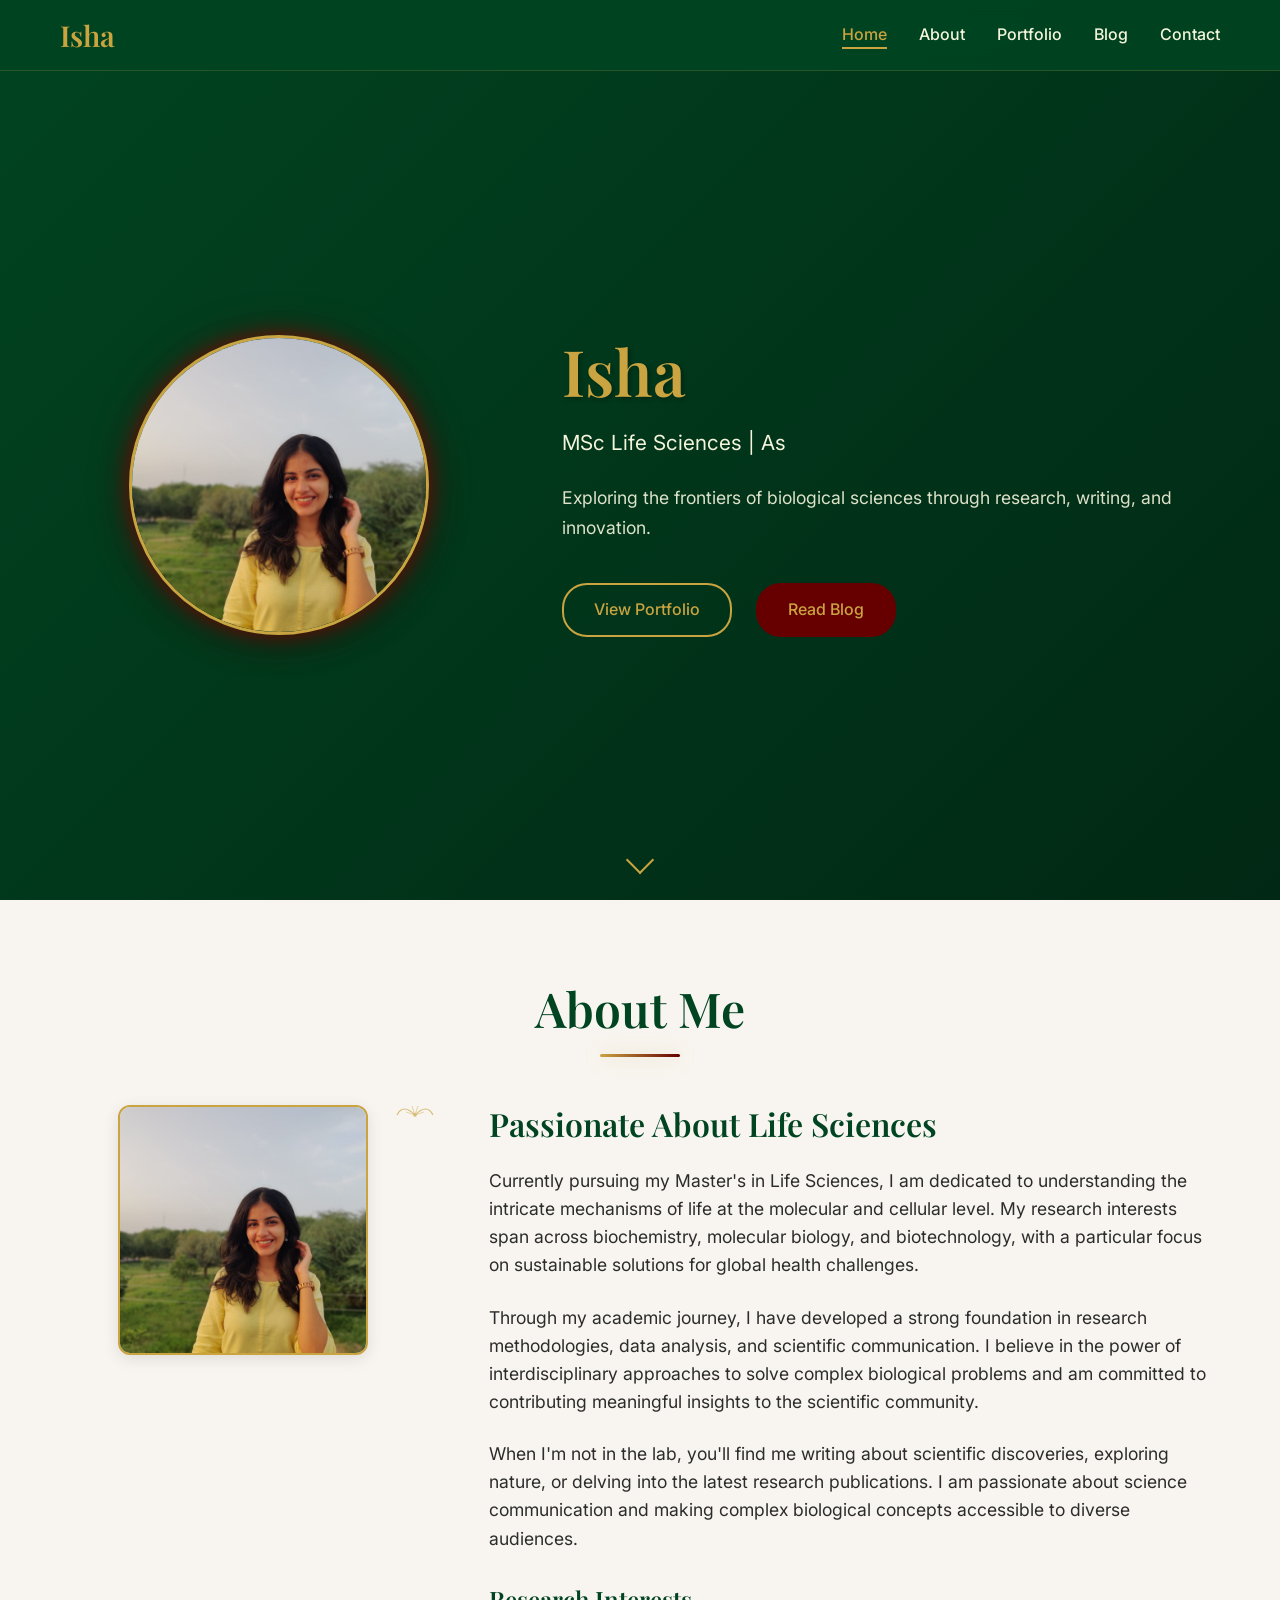
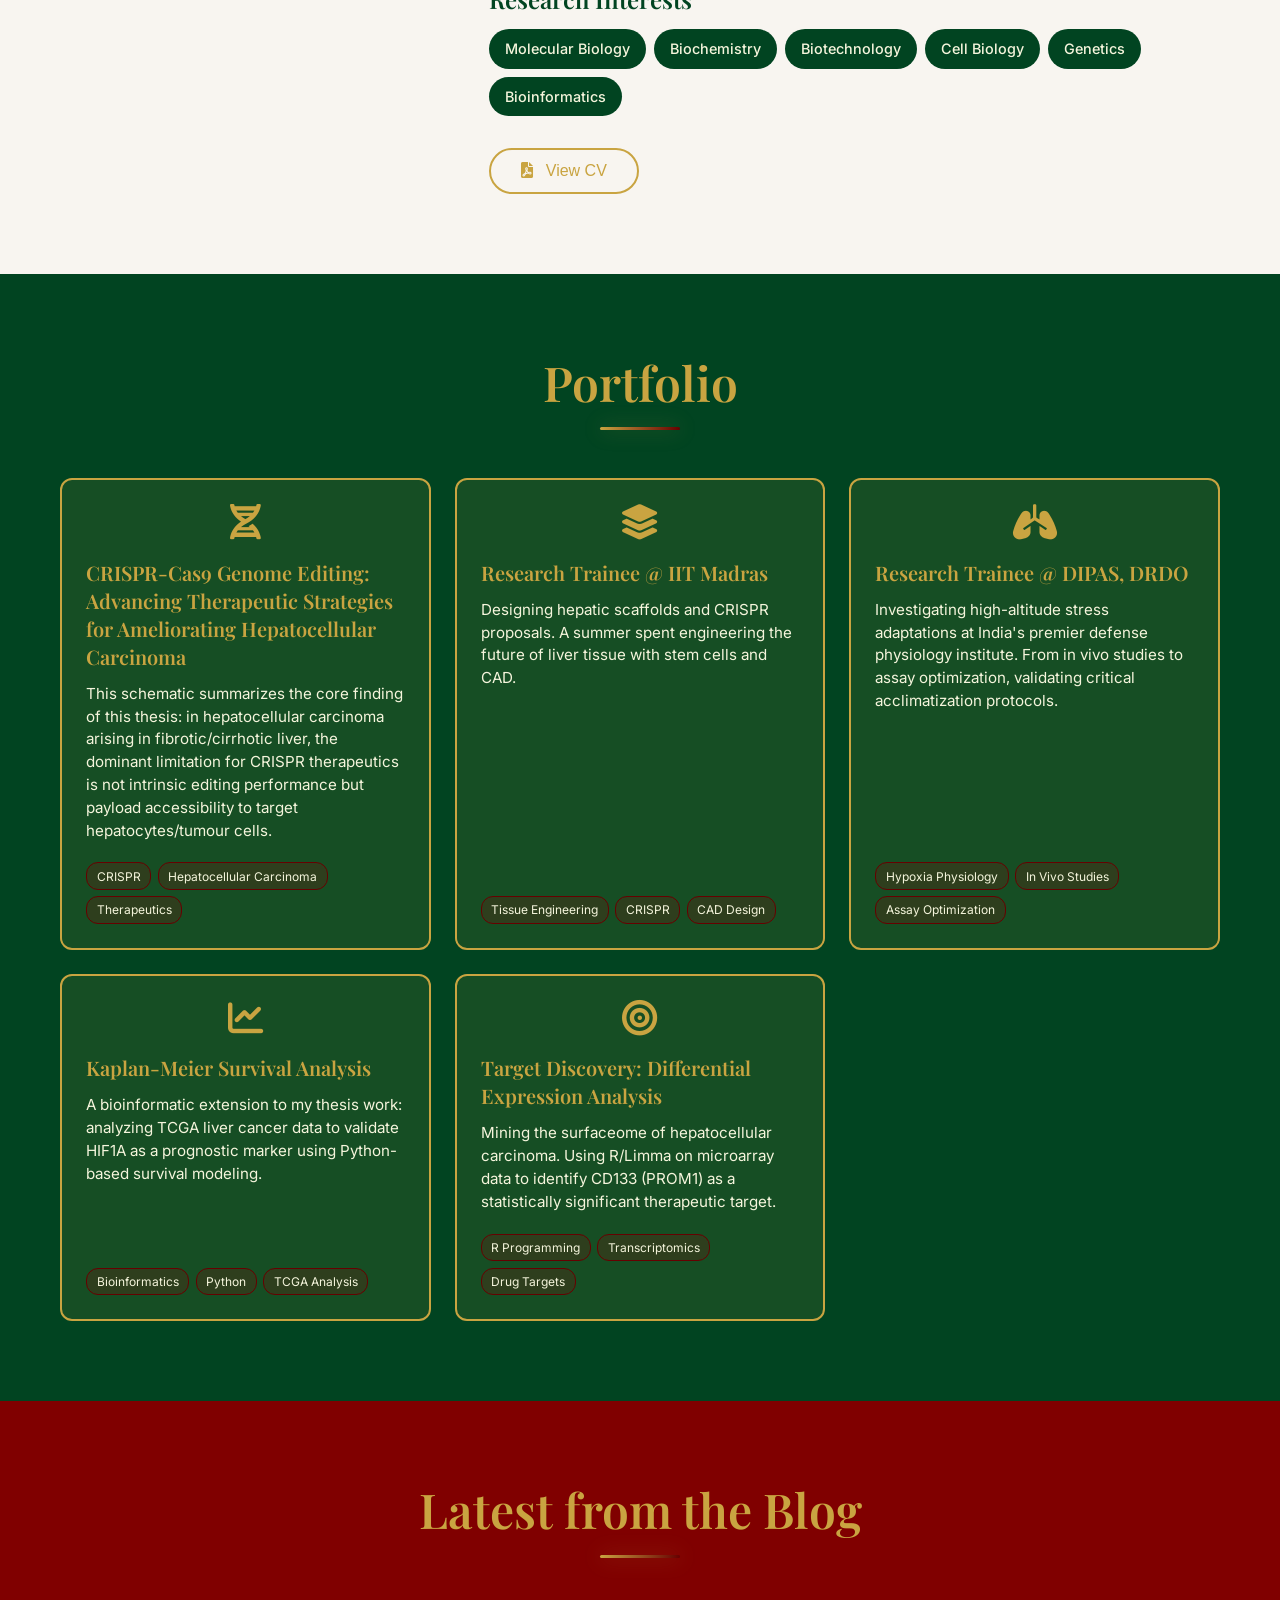
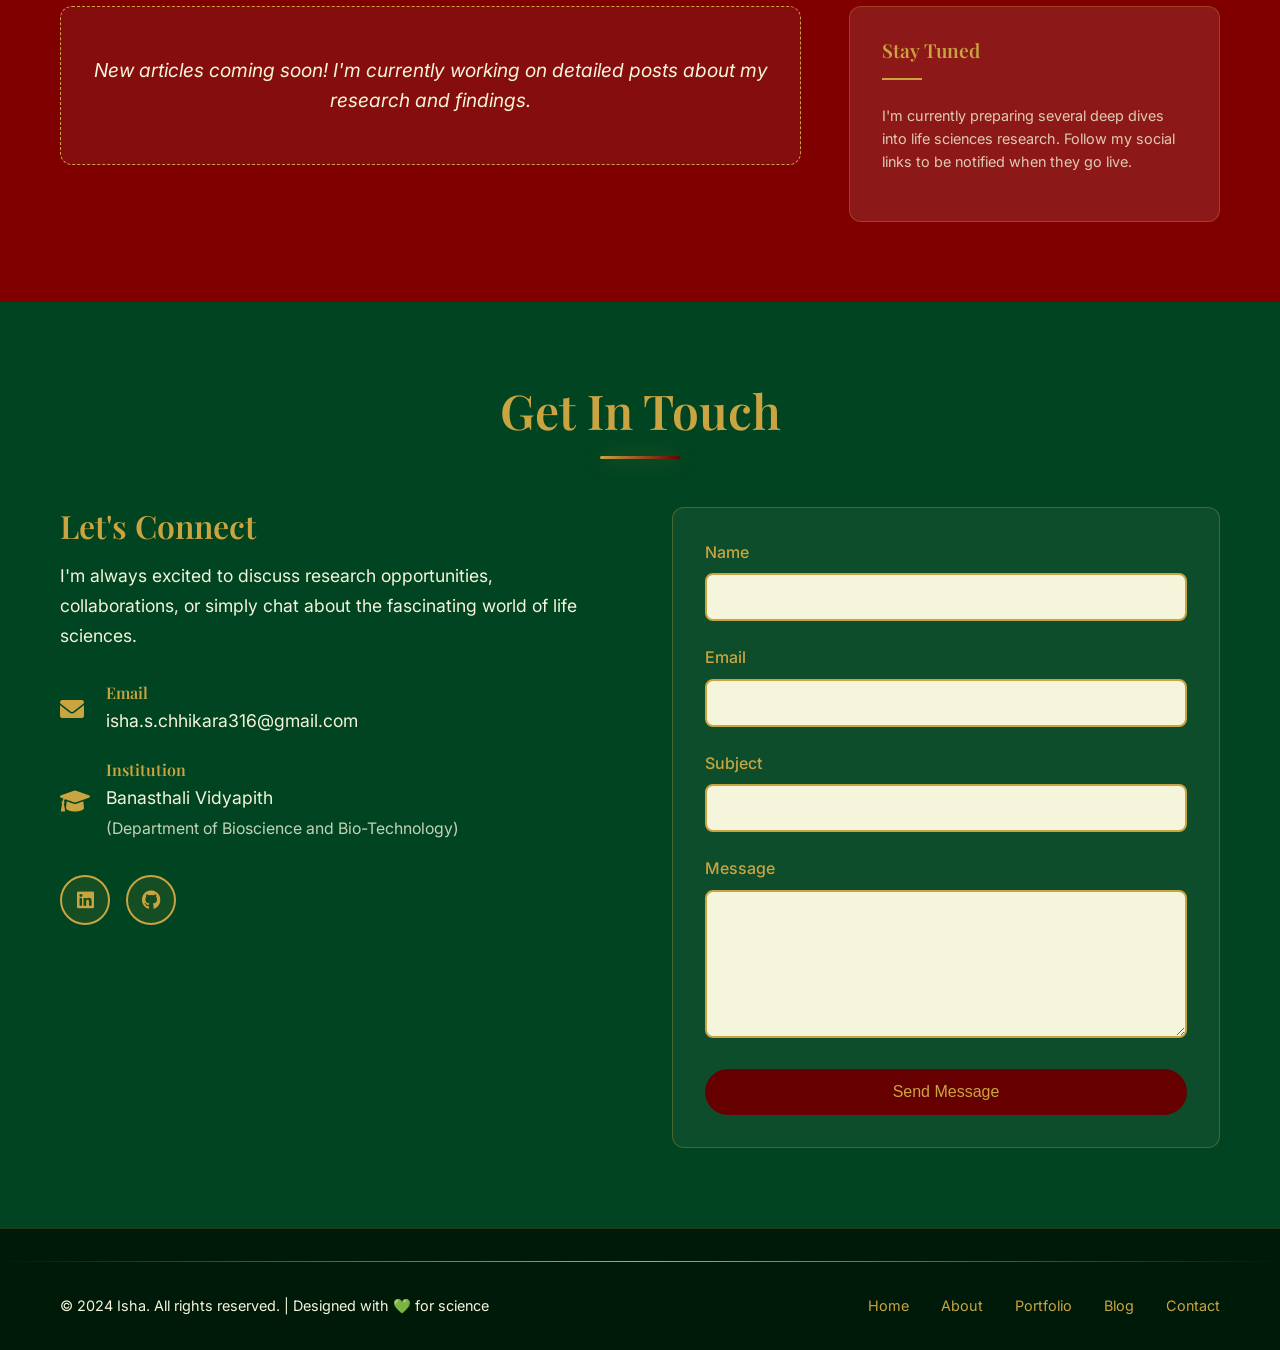
==== commit 63bb4a51: "fix: update LinkedIn profile link" ====
--- a/index.html
+++ b/index.html
@@ -243,7 +243,7 @@
                     </div>
 
                     <div class="social-links">
-                        <a href="https://linkedin.com/in/isha" target="_blank" class="social-link"><i class="fab fa-linkedin"></i></a>
+                        <a href="https://www.linkedin.com/in/isha-5661a3378/" target="_blank" class="social-link"><i class="fab fa-linkedin"></i></a>
                         <a href="https://github.com/ishaschhikara316" target="_blank" class="social-link"><i class="fab fa-github"></i></a>
                     </div>
                 </div>
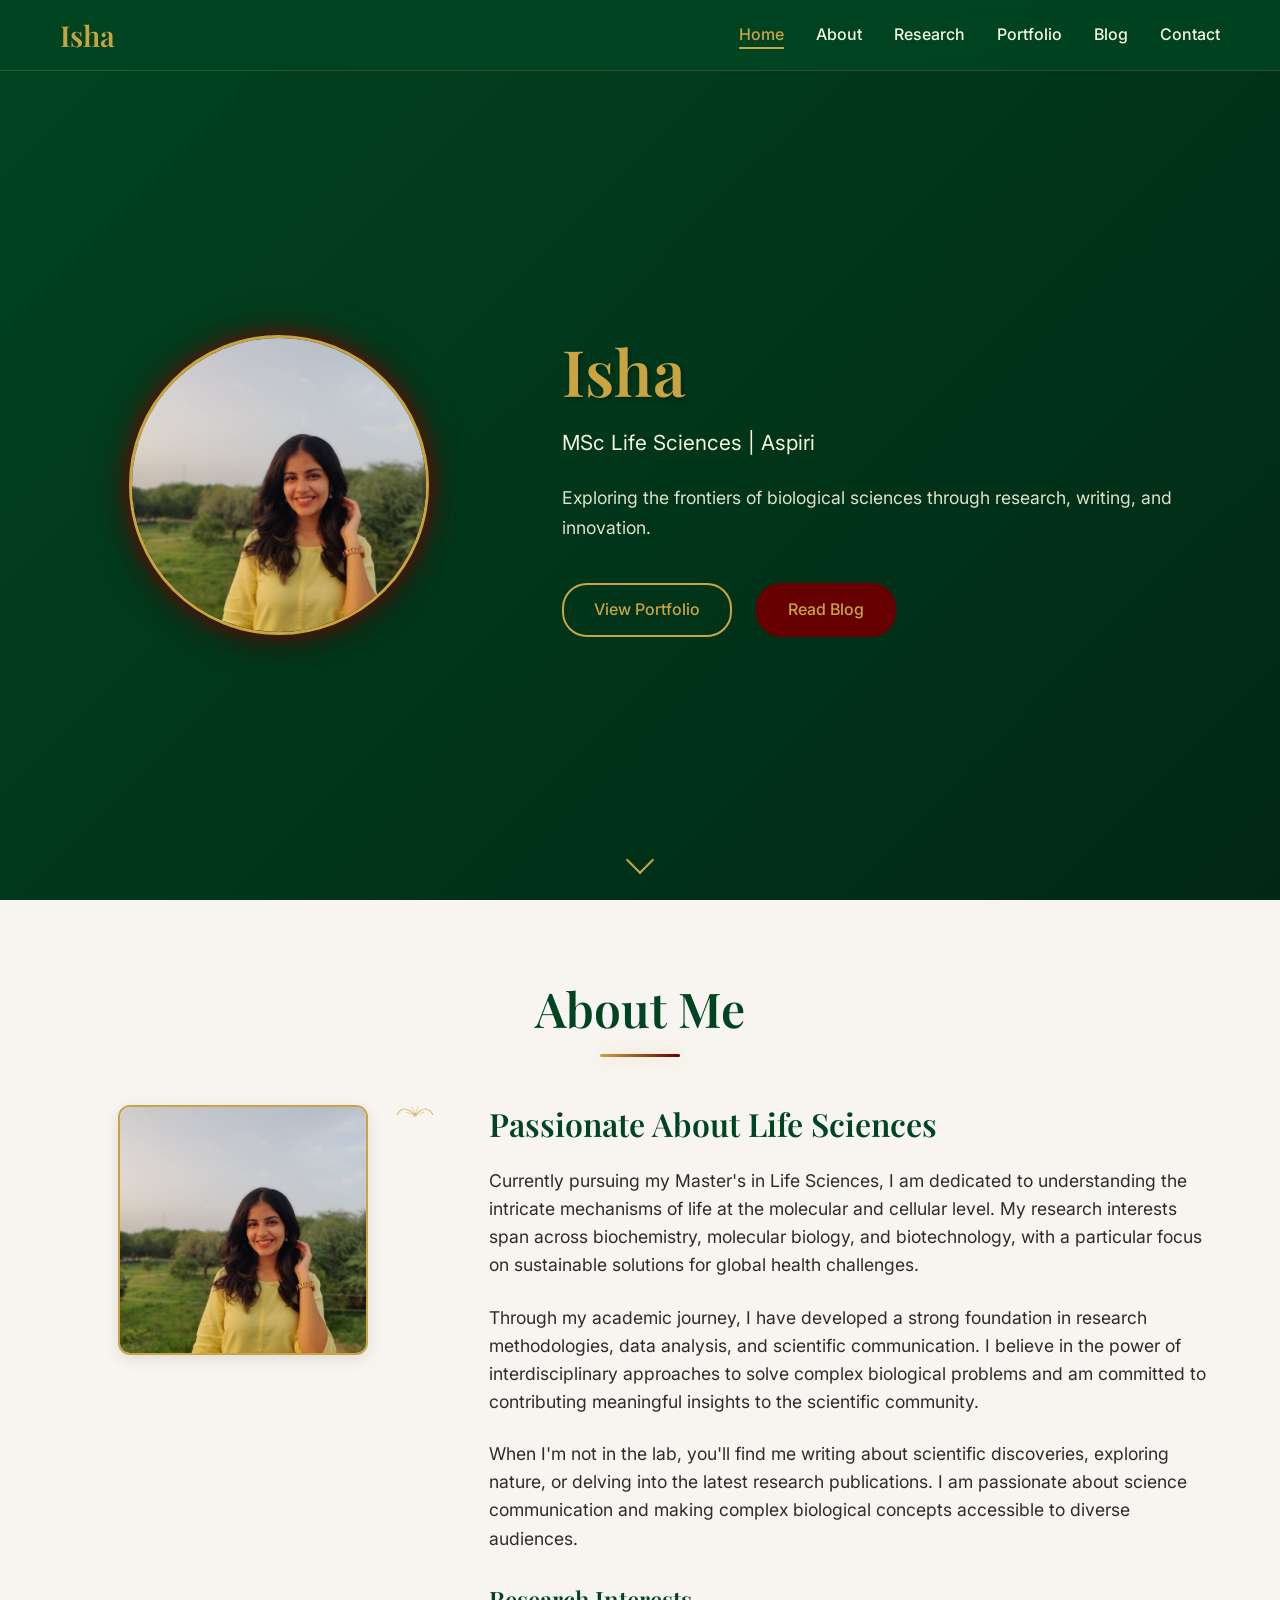
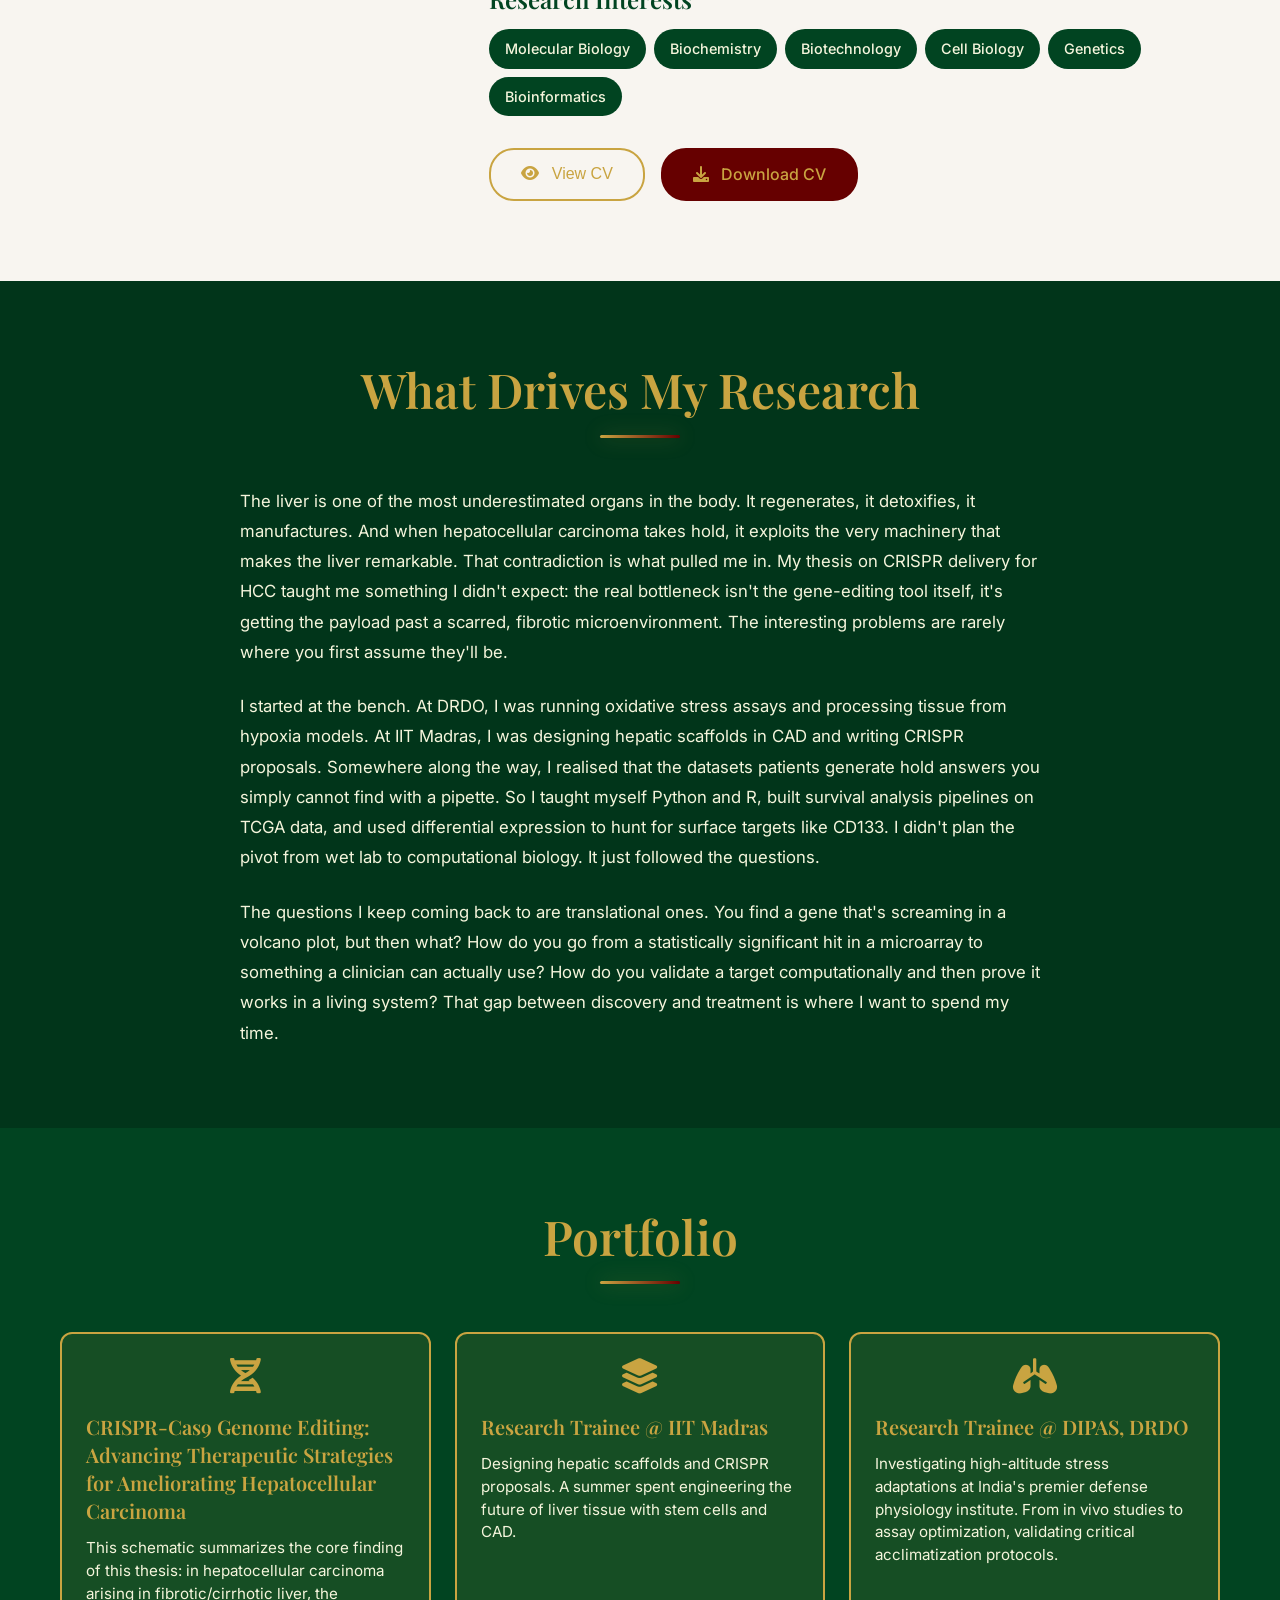
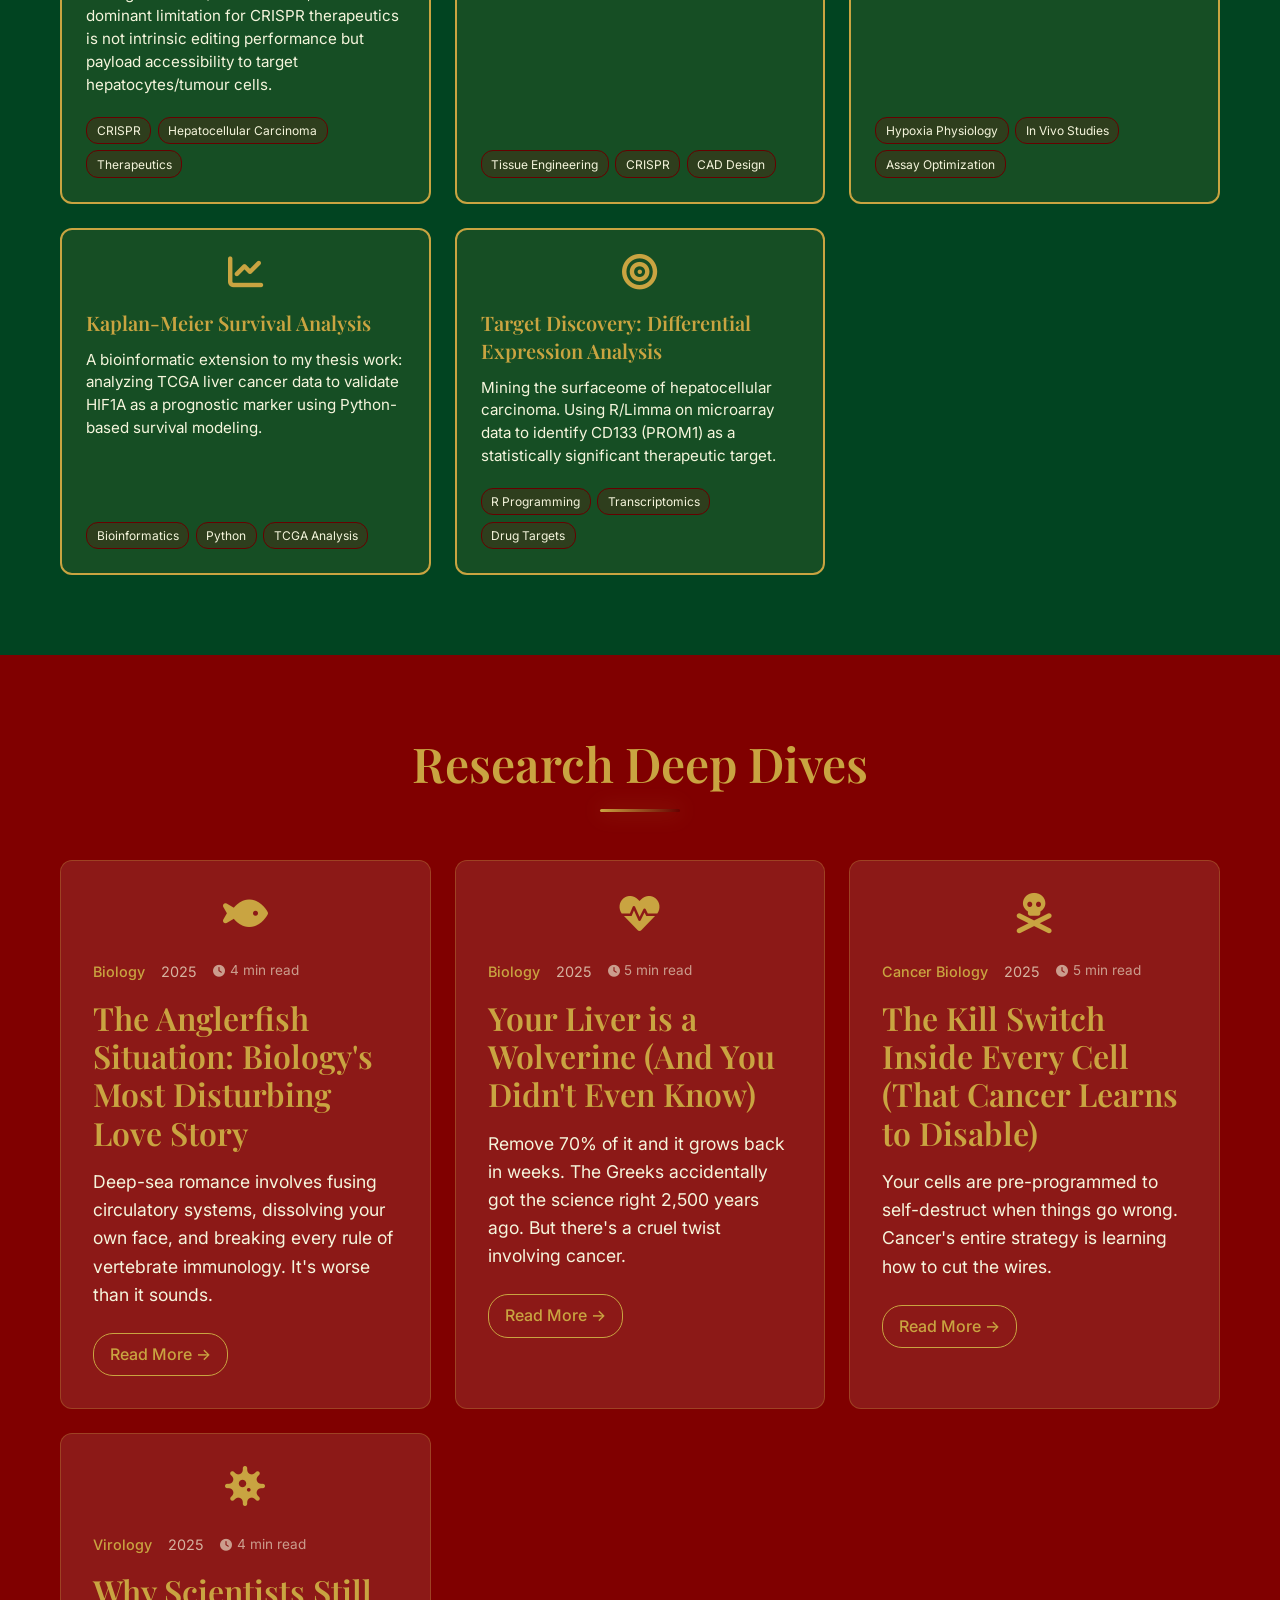
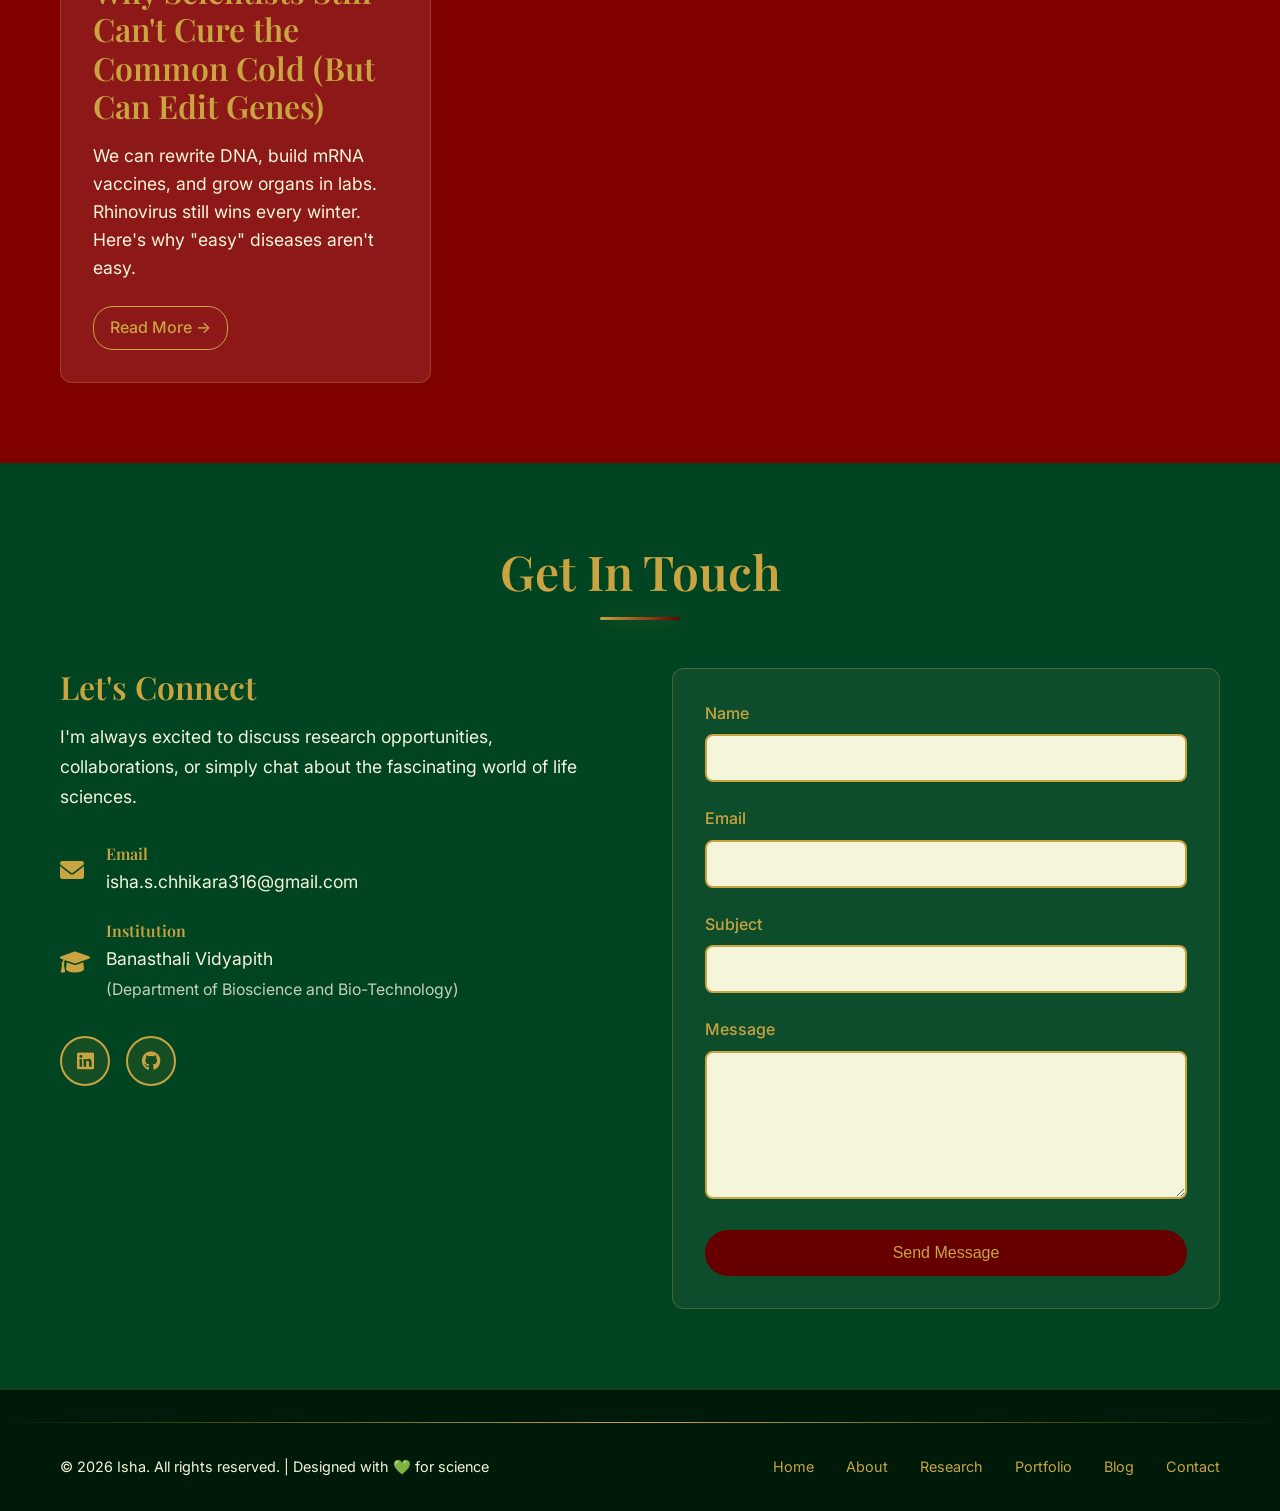
==== commit 8db26ec5: "added blogs" ====
--- a/index.html
+++ b/index.html
@@ -3,7 +3,13 @@
 <head>
     <meta charset="UTF-8">
     <meta name="viewport" content="width=device-width, initial-scale=1.0">
-    <title>Isha - Life Sciences Researcher & Writer</title>
+    <title>Isha Chhikara | Life Sciences Researcher — Molecular Biology, Bioinformatics & CRISPR</title>
+    <meta name="description" content="Isha Chhikara — MSc Life Sciences researcher specialising in CRISPR therapeutics, bioinformatics, and hepatocellular carcinoma target discovery. Seeking fully funded PhD positions.">
+    <meta name="author" content="Isha Chhikara">
+    <meta property="og:title" content="Isha Chhikara | Life Sciences Researcher">
+    <meta property="og:description" content="MSc Life Sciences researcher specialising in CRISPR therapeutics, bioinformatics, and hepatocellular carcinoma target discovery. Portfolio of research projects and publications.">
+    <meta property="og:image" content="Image/Isha.jpeg">
+    <meta property="og:type" content="website">
     <link rel="preconnect" href="https://fonts.googleapis.com">
     <link rel="preconnect" href="https://fonts.gstatic.com" crossorigin>
     <link href="https://fonts.googleapis.com/css2?family=Playfair+Display:wght@400;500;600;700&family=Inter:wght@300;400;500;600&display=swap" rel="stylesheet">
@@ -25,6 +31,9 @@
                     <a href="#about" class="nav-link">About</a>
                 </li>
                 <li class="nav-item">
+                    <a href="#research" class="nav-link">Research</a>
+                </li>
+                <li class="nav-item">
                     <a href="#portfolio" class="nav-link">Portfolio</a>
                 </li>
                 <li class="nav-item">
@@ -102,10 +111,30 @@
                         </div>
                     </div>
                     
-                    <button class="btn btn-primary" id="view-cv-btn" style="margin-top: 2rem;">
-                        <i class="fas fa-file-pdf" style="margin-right: 8px;"></i> View CV
-                    </button>
-                </div>
+                    <div style="display: flex; gap: 1rem; flex-wrap: wrap; margin-top: 2rem;">
+                        <button class="btn btn-primary" id="view-cv-btn">
+                            <i class="fas fa-eye" style="margin-right: 8px;"></i> View CV
+                        </button>
+                        <a href="Isha.pdf" download class="btn btn-secondary">
+                            <i class="fas fa-download" style="margin-right: 8px;"></i> Download CV
+                        </a>
+                    </div>
+                </div>
+            </div>
+        </div>
+    </section>
+
+    <!-- Research Vision Section -->
+    <section id="research" class="research-vision">
+        <div class="container">
+            <h2 class="section-title">What Drives My Research</h2>
+            <div class="section-divider"></div>
+            <div class="research-content">
+                <p>The liver is one of the most underestimated organs in the body. It regenerates, it detoxifies, it manufactures. And when hepatocellular carcinoma takes hold, it exploits the very machinery that makes the liver remarkable. That contradiction is what pulled me in. My thesis on CRISPR delivery for HCC taught me something I didn't expect: the real bottleneck isn't the gene-editing tool itself, it's getting the payload past a scarred, fibrotic microenvironment. The interesting problems are rarely where you first assume they'll be.</p>
+
+                <p>I started at the bench. At DRDO, I was running oxidative stress assays and processing tissue from hypoxia models. At IIT Madras, I was designing hepatic scaffolds in CAD and writing CRISPR proposals. Somewhere along the way, I realised that the datasets patients generate hold answers you simply cannot find with a pipette. So I taught myself Python and R, built survival analysis pipelines on TCGA data, and used differential expression to hunt for surface targets like CD133. I didn't plan the pivot from wet lab to computational biology. It just followed the questions.</p>
+
+                <p>The questions I keep coming back to are translational ones. You find a gene that's screaming in a volcano plot, but then what? How do you go from a statistically significant hit in a microarray to something a clinician can actually use? How do you validate a target computationally and then prove it works in a living system? That gap between discovery and treatment is where I want to spend my time.</p>
             </div>
         </div>
     </section>
@@ -197,20 +226,56 @@
     <!-- Blog Section -->
     <section id="blog" class="blog">
         <div class="container">
-            <h2 class="section-title">Latest from the Blog</h2>
-            <div class="section-divider"></div>
-            <div class="blog-content">
-                <div class="blog-main">
-                    <p class="coming-soon">New articles coming soon! I'm currently working on detailed posts about my research and findings.</p>
-                </div>
-
-                <aside class="blog-sidebar">
-                    <div class="sidebar-widget">
-                        <h4 class="widget-title">Stay Tuned</h4>
-                        <div class="widget-divider"></div>
-                        <p style="font-size: 0.9rem; color: var(--ivory); opacity: 0.8;">I'm currently preparing several deep dives into life sciences research. Follow my social links to be notified when they go live.</p>
-                    </div>
-                </aside>
+            <h2 class="section-title">Research Deep Dives</h2>
+            <div class="section-divider"></div>
+            <div class="blog-grid-full">
+                <div class="blog-card" onclick="openBlog('blog-anglerfish')">
+                    <div class="blog-image"><i class="fas fa-fish blog-icon"></i></div>
+                    <div class="blog-meta">
+                        <span class="blog-category">Biology</span>
+                        <span class="blog-date">2025</span>
+                        <span class="blog-reading-time"><i class="fas fa-clock"></i> 4 min read</span>
+                    </div>
+                    <h3 class="blog-title">The Anglerfish Situation: Biology's Most Disturbing Love Story</h3>
+                    <p class="blog-excerpt">Deep-sea romance involves fusing circulatory systems, dissolving your own face, and breaking every rule of vertebrate immunology. It's worse than it sounds.</p>
+                    <span class="blog-read-more">Read More &rarr;</span>
+                </div>
+
+                <div class="blog-card" onclick="openBlog('blog-liver-regen')">
+                    <div class="blog-image"><i class="fas fa-heartbeat blog-icon"></i></div>
+                    <div class="blog-meta">
+                        <span class="blog-category">Biology</span>
+                        <span class="blog-date">2025</span>
+                        <span class="blog-reading-time"><i class="fas fa-clock"></i> 5 min read</span>
+                    </div>
+                    <h3 class="blog-title">Your Liver is a Wolverine (And You Didn't Even Know)</h3>
+                    <p class="blog-excerpt">Remove 70% of it and it grows back in weeks. The Greeks accidentally got the science right 2,500 years ago. But there's a cruel twist involving cancer.</p>
+                    <span class="blog-read-more">Read More &rarr;</span>
+                </div>
+
+                <div class="blog-card" onclick="openBlog('blog-apoptosis')">
+                    <div class="blog-image"><i class="fas fa-skull-crossbones blog-icon"></i></div>
+                    <div class="blog-meta">
+                        <span class="blog-category">Cancer Biology</span>
+                        <span class="blog-date">2025</span>
+                        <span class="blog-reading-time"><i class="fas fa-clock"></i> 5 min read</span>
+                    </div>
+                    <h3 class="blog-title">The Kill Switch Inside Every Cell (That Cancer Learns to Disable)</h3>
+                    <p class="blog-excerpt">Your cells are pre-programmed to self-destruct when things go wrong. Cancer's entire strategy is learning how to cut the wires.</p>
+                    <span class="blog-read-more">Read More &rarr;</span>
+                </div>
+
+                <div class="blog-card" onclick="openBlog('blog-common-cold')">
+                    <div class="blog-image"><i class="fas fa-virus blog-icon"></i></div>
+                    <div class="blog-meta">
+                        <span class="blog-category">Virology</span>
+                        <span class="blog-date">2025</span>
+                        <span class="blog-reading-time"><i class="fas fa-clock"></i> 4 min read</span>
+                    </div>
+                    <h3 class="blog-title">Why Scientists Still Can't Cure the Common Cold (But Can Edit Genes)</h3>
+                    <p class="blog-excerpt">We can rewrite DNA, build mRNA vaccines, and grow organs in labs. Rhinovirus still wins every winter. Here's why "easy" diseases aren't easy.</p>
+                    <span class="blog-read-more">Read More &rarr;</span>
+                </div>
             </div>
         </div>
     </section>
@@ -248,7 +313,8 @@
                     </div>
                 </div>
 
-                <form class="contact-form">
+                <!-- To activate: sign up at formspree.io, create a form, and replace YOUR_FORM_ID below -->
+                <form class="contact-form" action="https://formspree.io/f/YOUR_FORM_ID" method="POST">
                     <div class="form-group">
                         <label for="name">Name</label>
                         <input type="text" id="name" name="name" required>
@@ -277,11 +343,12 @@
         <div class="container">
             <div class="footer-content">
                 <div class="footer-text">
-                    <p>&copy; 2024 Isha. All rights reserved. | Designed with 💚 for science</p>
+                    <p>&copy; <span id="footer-year">2025</span> Isha. All rights reserved. | Designed with 💚 for science</p>
                 </div>
                 <div class="footer-links">
                     <a href="#home">Home</a>
                     <a href="#about">About</a>
+                    <a href="#research">Research</a>
                     <a href="#portfolio">Portfolio</a>
                     <a href="#blog">Blog</a>
                     <a href="#contact">Contact</a>
@@ -304,6 +371,11 @@
     <div id="cv-modal" class="modal">
         <div class="modal-content cv-modal-content">
             <span class="close-modal close-cv">&times;</span>
+            <div class="cv-modal-actions">
+                <a href="Isha.pdf" download class="btn btn-primary btn-cv-download">
+                    <i class="fas fa-download" style="margin-right: 8px;"></i> Download PDF
+                </a>
+            </div>
             <div class="cv-container">
                 <img src="Image/Isha.jpg" alt="CV" class="cv-image">
             </div>
--- a/styles.css
+++ b/styles.css
@@ -153,6 +153,18 @@
     box-shadow: 0 0 20px rgba(0,0,0,0.5);
 }
 
+.cv-modal-actions {
+    position: absolute;
+    top: 5px;
+    left: 15px;
+    z-index: 1002;
+}
+
+.btn-cv-download {
+    padding: 8px 18px;
+    font-size: 0.85rem;
+}
+
 .close-cv {
     position: absolute;
     top: 0;
@@ -534,6 +546,28 @@
     box-shadow: var(--soft-shadow);
 }
 
+/* Research Vision Section */
+.research-vision {
+    background: #01351a;
+    padding: var(--section-padding);
+}
+
+.research-content {
+    max-width: 800px;
+    margin: 0 auto;
+}
+
+.research-content p {
+    color: var(--ivory);
+    font-size: 1.05rem;
+    line-height: 1.8;
+    margin-bottom: 1.5rem;
+}
+
+.research-content p:last-child {
+    margin-bottom: 0;
+}
+
 /* Portfolio Section */
 .portfolio {
     background: var(--dark-royal-green);
@@ -662,6 +696,13 @@
     margin-top: 3rem;
 }
 
+.blog-grid-full {
+    display: grid;
+    grid-template-columns: repeat(auto-fill, minmax(300px, 1fr));
+    gap: 1.5rem;
+    margin-top: 3rem;
+}
+
 .blog-grid {
     display: grid;
     gap: 2rem;
@@ -673,6 +714,7 @@
     padding: 2rem;
     border: 1px solid rgba(201, 164, 65, 0.3);
     transition: var(--glow-transition);
+    cursor: pointer;
 }
 
 .blog-card:hover {
@@ -727,6 +769,32 @@
     color: var(--ivory);
     margin-bottom: 1.5rem;
     line-height: 1.6;
+}
+
+.blog-reading-time {
+    color: rgba(245, 245, 220, 0.6);
+    font-size: 0.85rem;
+    display: inline-flex;
+    align-items: center;
+    gap: 0.3rem;
+}
+
+.blog-reading-time i {
+    font-size: 0.75rem;
+}
+
+.modal-reading-time {
+    color: var(--deep-blood-red);
+    font-size: 0.95rem;
+    font-weight: 500;
+    margin-bottom: 20px;
+    display: flex;
+    align-items: center;
+    gap: 0.4rem;
+}
+
+.modal-reading-time i {
+    font-size: 0.85rem;
 }
 
 .blog-read-more {
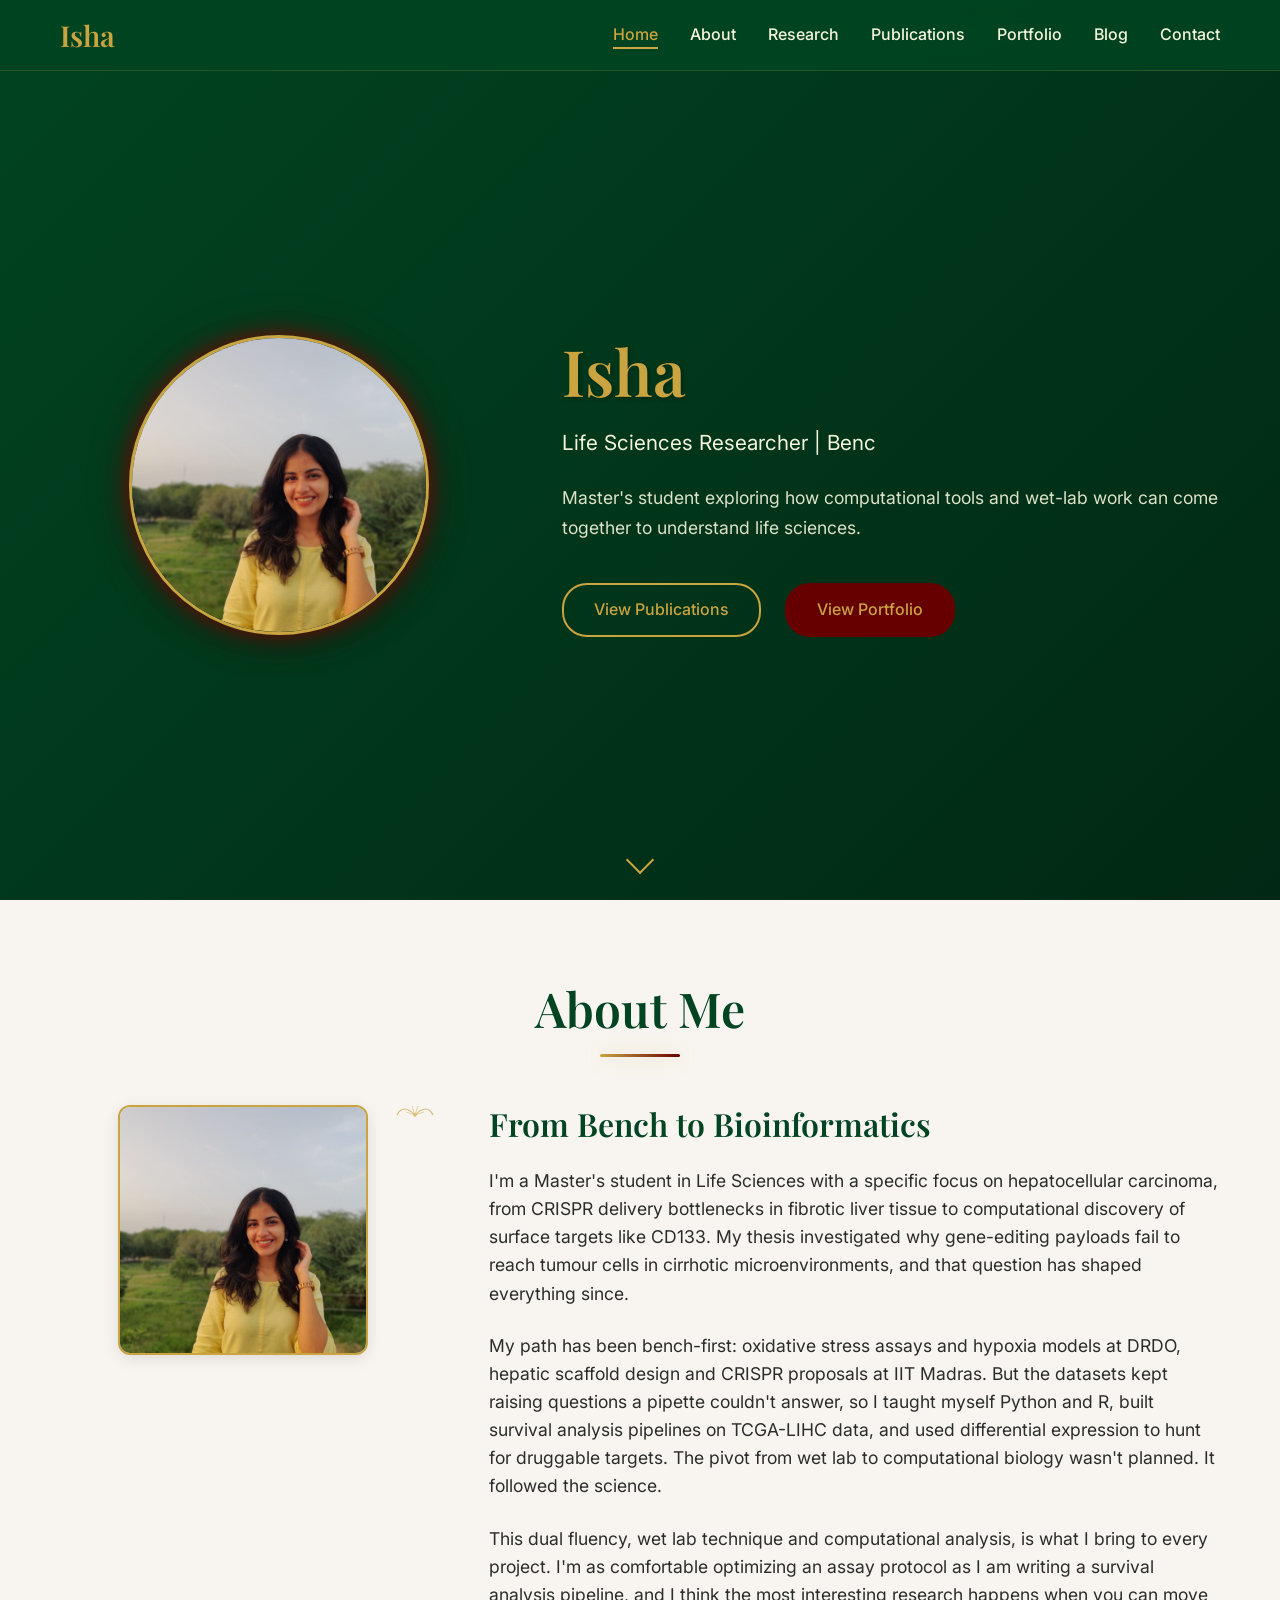
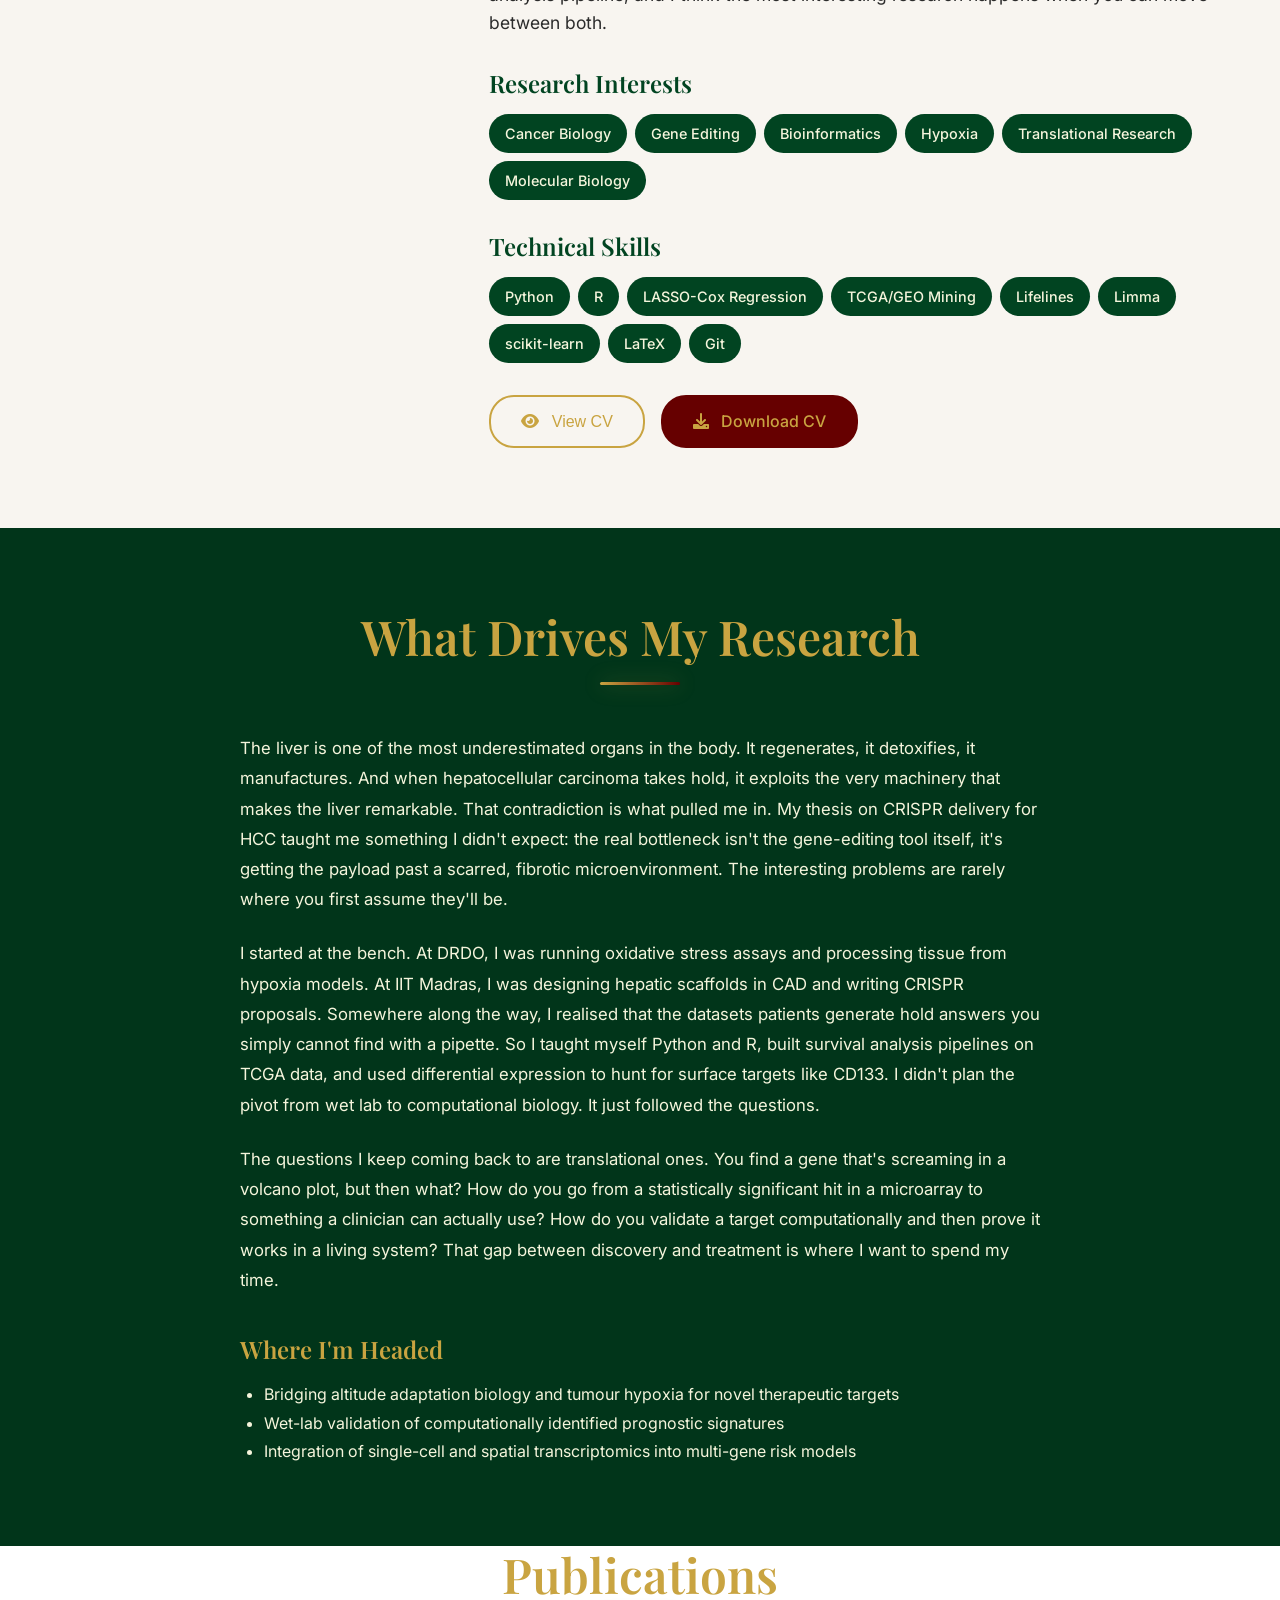
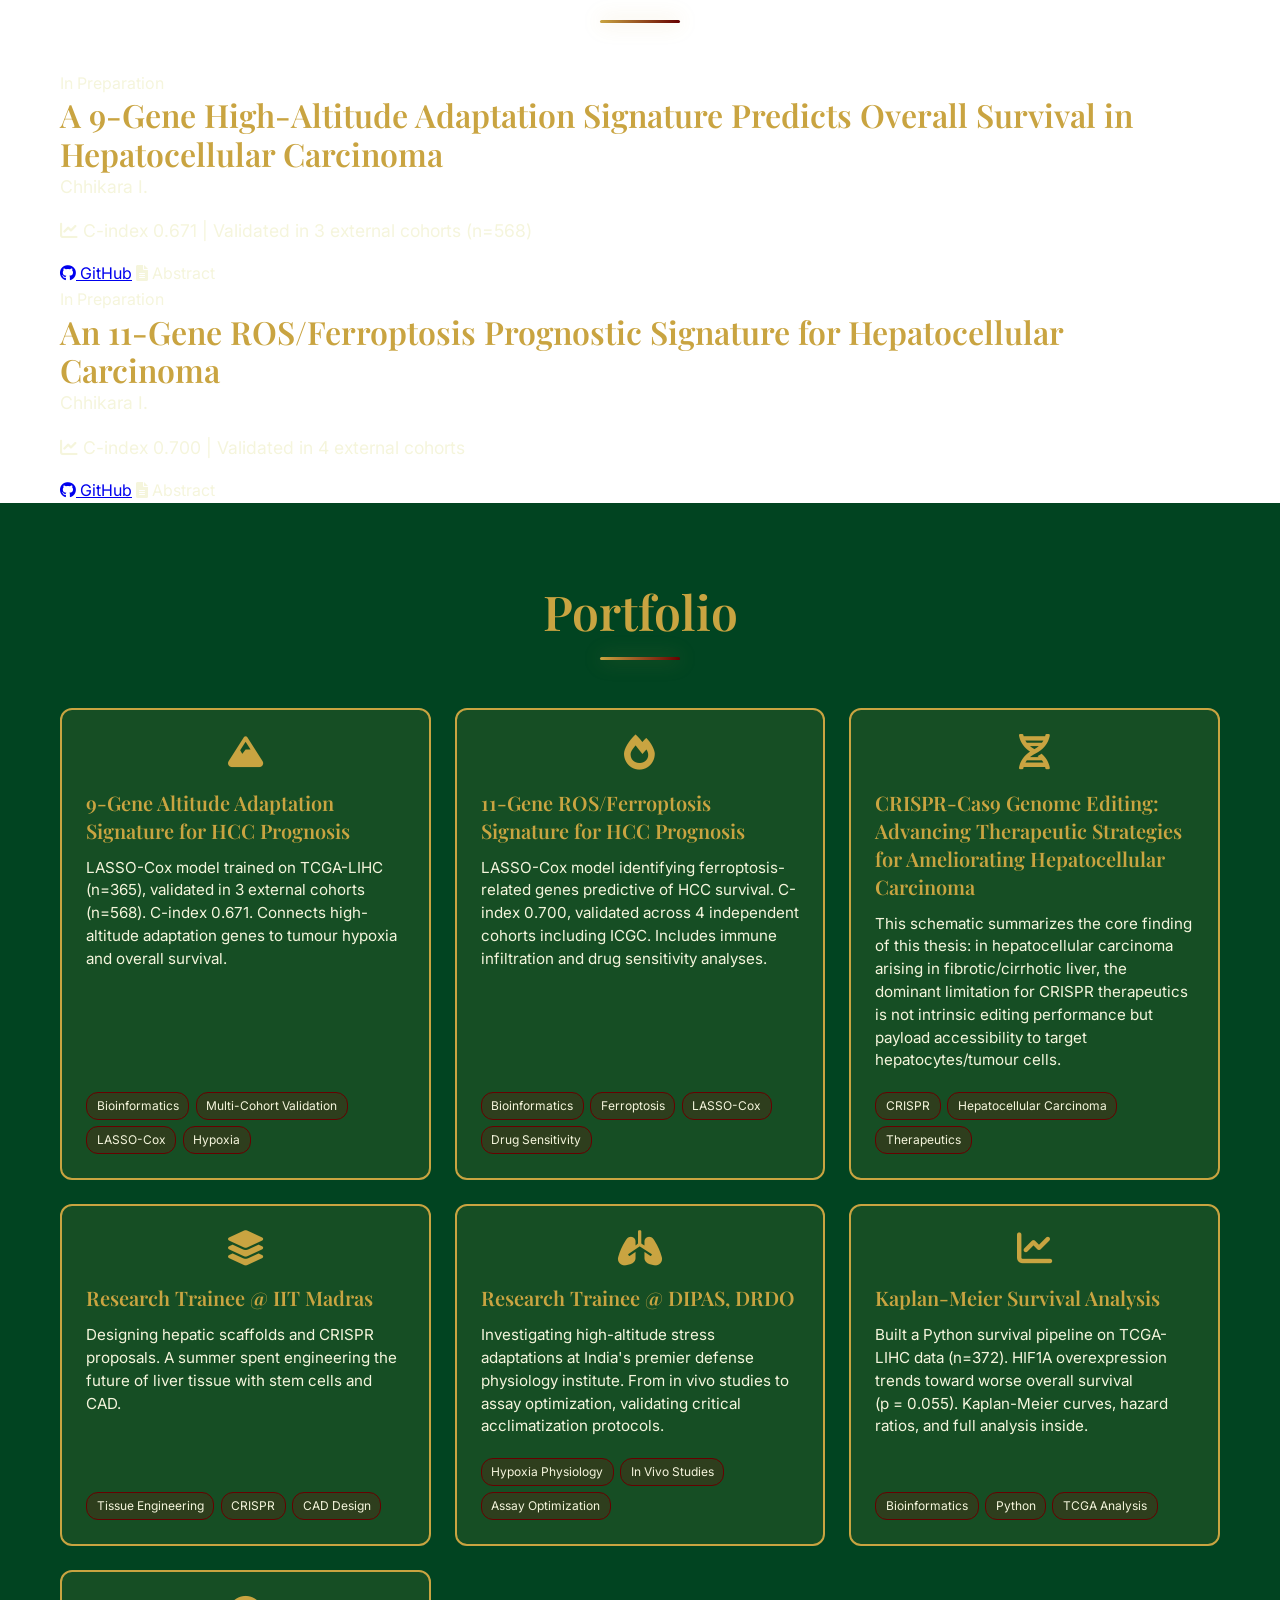
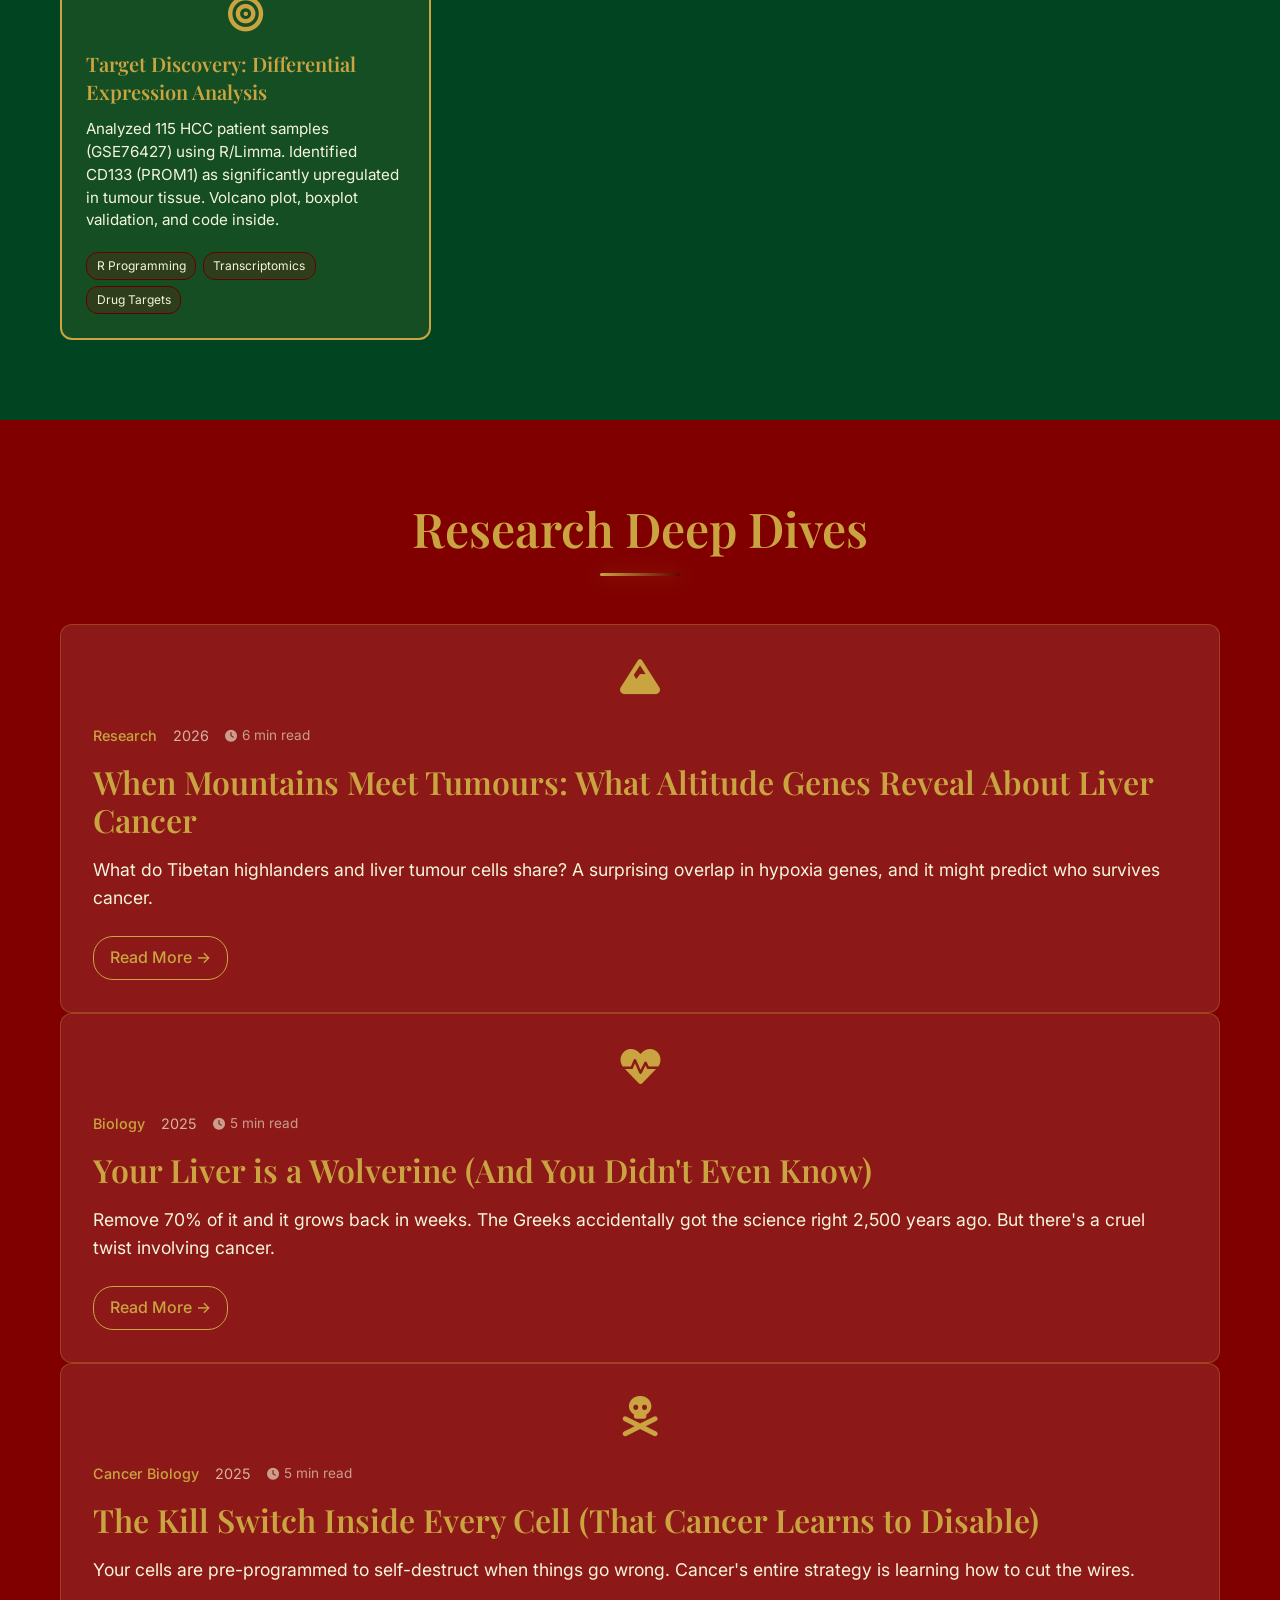
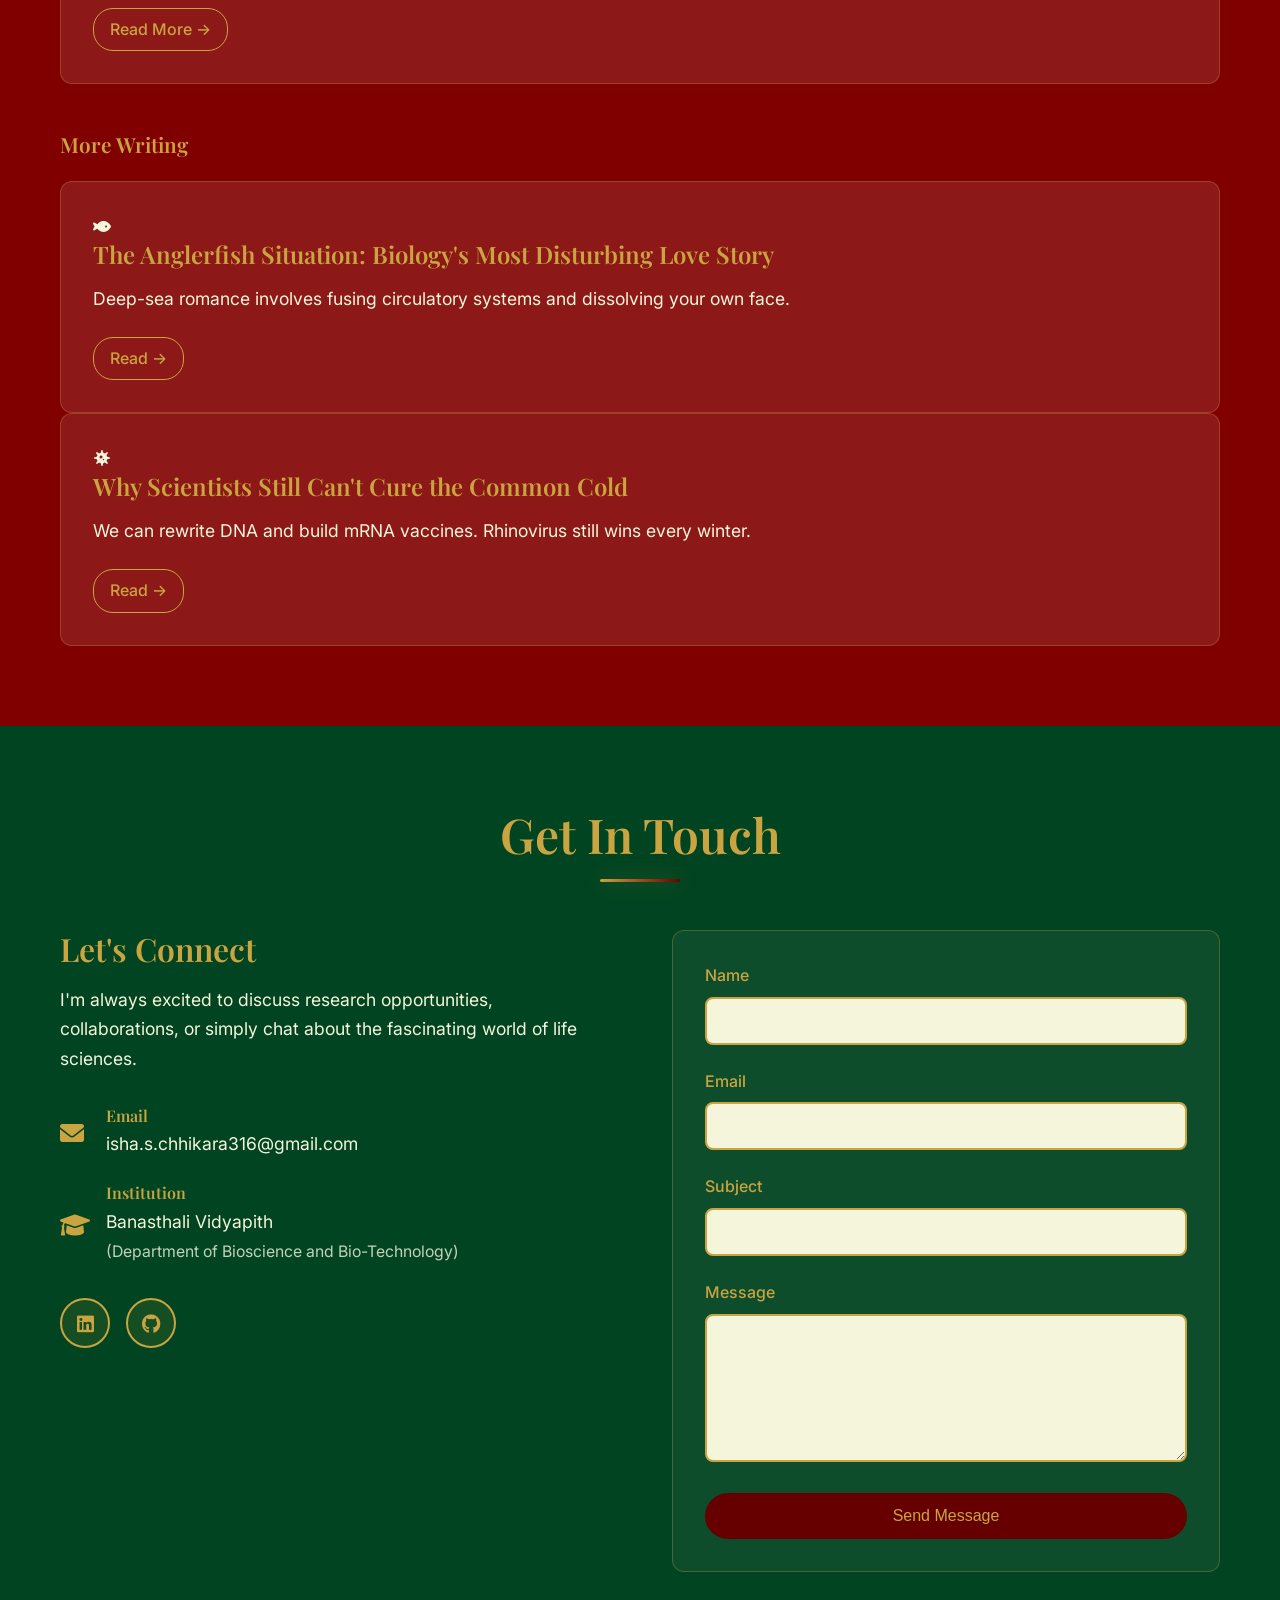
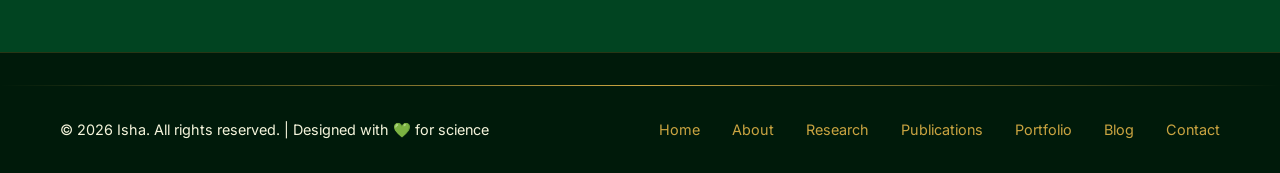
==== commit 355c5f30: "Broaden hero/about content, add publications section, remove em dashes - Hero subtitle now reads "Li" ====
--- a/index.html
+++ b/index.html
@@ -3,11 +3,12 @@
 <head>
     <meta charset="UTF-8">
     <meta name="viewport" content="width=device-width, initial-scale=1.0">
-    <title>Isha Chhikara | Life Sciences Researcher — Molecular Biology, Bioinformatics & CRISPR</title>
-    <meta name="description" content="Isha Chhikara — MSc Life Sciences researcher specialising in CRISPR therapeutics, bioinformatics, and hepatocellular carcinoma target discovery. Seeking fully funded PhD positions.">
+    <title>Isha Chhikara | Life Sciences Researcher, Bench to Bioinformatics</title>
+    <meta name="description" content="Isha Chhikara: Life sciences researcher building multi-gene prognostic signatures for hepatocellular carcinoma. Two manuscripts in preparation, validated across TCGA, GEO, and ICGC cohorts. Seeking fully funded PhD positions at Imperial, KCL, and Oxford.">
     <meta name="author" content="Isha Chhikara">
-    <meta property="og:title" content="Isha Chhikara | Life Sciences Researcher">
-    <meta property="og:description" content="MSc Life Sciences researcher specialising in CRISPR therapeutics, bioinformatics, and hepatocellular carcinoma target discovery. Portfolio of research projects and publications.">
+    <meta name="keywords" content="computational cancer biology, prognostic signature, hepatocellular carcinoma, LASSO-Cox regression, TCGA, bioinformatics, survival analysis, HCC, CRISPR, PhD candidate">
+    <meta property="og:title" content="Isha Chhikara | Computational Cancer Biology">
+    <meta property="og:description" content="Computational cancer biologist with two manuscripts in preparation. Building multi-gene prognostic signatures for hepatocellular carcinoma, validated across TCGA, GEO, and ICGC cohorts.">
     <meta property="og:image" content="Image/Isha.jpeg">
     <meta property="og:type" content="website">
     <link rel="preconnect" href="https://fonts.googleapis.com">
@@ -34,6 +35,9 @@
                     <a href="#research" class="nav-link">Research</a>
                 </li>
                 <li class="nav-item">
+                    <a href="#publications" class="nav-link">Publications</a>
+                </li>
+                <li class="nav-item">
                     <a href="#portfolio" class="nav-link">Portfolio</a>
                 </li>
                 <li class="nav-item">
@@ -61,11 +65,11 @@
                 </div>
                 <div class="hero-text">
                     <h1 class="hero-name">Isha</h1>
-                    <p class="hero-subtitle">MSc Life Sciences | Aspiring Researcher | Writer</p>
-                    <p class="hero-description">Exploring the frontiers of biological sciences through research, writing, and innovation.</p>
+                    <p class="hero-subtitle">Life Sciences Researcher | Bench to Bioinformatics</p>
+                    <p class="hero-description">Master's student exploring how computational tools and wet-lab work can come together to understand life sciences.</p>
                     <div class="hero-buttons">
-                        <a href="#portfolio" class="btn btn-primary">View Portfolio</a>
-                        <a href="#blog" class="btn btn-secondary">Read Blog</a>
+                        <a href="#publications" class="btn btn-primary">View Publications</a>
+                        <a href="#portfolio" class="btn btn-secondary">View Portfolio</a>
                     </div>
                 </div>
             </div>
@@ -92,25 +96,40 @@
                     </div>
                 </div>
                 <div class="about-text">
-                    <h3 class="about-subtitle">Passionate About Life Sciences</h3>
-                    <p>Currently pursuing my Master's in Life Sciences, I am dedicated to understanding the intricate mechanisms of life at the molecular and cellular level. My research interests span across biochemistry, molecular biology, and biotechnology, with a particular focus on sustainable solutions for global health challenges.</p>
-
-                    <p>Through my academic journey, I have developed a strong foundation in research methodologies, data analysis, and scientific communication. I believe in the power of interdisciplinary approaches to solve complex biological problems and am committed to contributing meaningful insights to the scientific community.</p>
-
-                    <p>When I'm not in the lab, you'll find me writing about scientific discoveries, exploring nature, or delving into the latest research publications. I am passionate about science communication and making complex biological concepts accessible to diverse audiences.</p>
+                    <h3 class="about-subtitle">From Bench to Bioinformatics</h3>
+                    <p>I'm a Master's student in Life Sciences with a specific focus on hepatocellular carcinoma, from CRISPR delivery bottlenecks in fibrotic liver tissue to computational discovery of surface targets like CD133. My thesis investigated why gene-editing payloads fail to reach tumour cells in cirrhotic microenvironments, and that question has shaped everything since.</p>
+
+                    <p>My path has been bench-first: oxidative stress assays and hypoxia models at DRDO, hepatic scaffold design and CRISPR proposals at IIT Madras. But the datasets kept raising questions a pipette couldn't answer, so I taught myself Python and R, built survival analysis pipelines on TCGA-LIHC data, and used differential expression to hunt for druggable targets. The pivot from wet lab to computational biology wasn't planned. It followed the science.</p>
+
+                    <p>This dual fluency, wet lab technique and computational analysis, is what I bring to every project. I'm as comfortable optimizing an assay protocol as I am writing a survival analysis pipeline, and I think the most interesting research happens when you can move between both.</p>
 
                     <div class="skills">
                         <h4>Research Interests</h4>
                         <div class="skill-tags">
+                            <span class="skill-tag">Cancer Biology</span>
+                            <span class="skill-tag">Gene Editing</span>
+                            <span class="skill-tag">Bioinformatics</span>
+                            <span class="skill-tag">Hypoxia</span>
+                            <span class="skill-tag">Translational Research</span>
                             <span class="skill-tag">Molecular Biology</span>
-                            <span class="skill-tag">Biochemistry</span>
-                            <span class="skill-tag">Biotechnology</span>
-                            <span class="skill-tag">Cell Biology</span>
-                            <span class="skill-tag">Genetics</span>
-                            <span class="skill-tag">Bioinformatics</span>
-                        </div>
-                    </div>
-                    
+                        </div>
+                    </div>
+
+                    <div class="skills">
+                        <h4>Technical Skills</h4>
+                        <div class="skill-tags">
+                            <span class="skill-tag">Python</span>
+                            <span class="skill-tag">R</span>
+                            <span class="skill-tag">LASSO-Cox Regression</span>
+                            <span class="skill-tag">TCGA/GEO Mining</span>
+                            <span class="skill-tag">Lifelines</span>
+                            <span class="skill-tag">Limma</span>
+                            <span class="skill-tag">scikit-learn</span>
+                            <span class="skill-tag">LaTeX</span>
+                            <span class="skill-tag">Git</span>
+                        </div>
+                    </div>
+
                     <div style="display: flex; gap: 1rem; flex-wrap: wrap; margin-top: 2rem;">
                         <button class="btn btn-primary" id="view-cv-btn">
                             <i class="fas fa-eye" style="margin-right: 8px;"></i> View CV
@@ -135,6 +154,44 @@
                 <p>I started at the bench. At DRDO, I was running oxidative stress assays and processing tissue from hypoxia models. At IIT Madras, I was designing hepatic scaffolds in CAD and writing CRISPR proposals. Somewhere along the way, I realised that the datasets patients generate hold answers you simply cannot find with a pipette. So I taught myself Python and R, built survival analysis pipelines on TCGA data, and used differential expression to hunt for surface targets like CD133. I didn't plan the pivot from wet lab to computational biology. It just followed the questions.</p>
 
                 <p>The questions I keep coming back to are translational ones. You find a gene that's screaming in a volcano plot, but then what? How do you go from a statistically significant hit in a microarray to something a clinician can actually use? How do you validate a target computationally and then prove it works in a living system? That gap between discovery and treatment is where I want to spend my time.</p>
+
+                <h4 style="color: var(--subtle-gold); margin-top: 2.5rem; margin-bottom: 1rem;">Where I'm Headed</h4>
+                <ul style="color: var(--ivory); line-height: 1.8; padding-left: 1.5rem;">
+                    <li>Bridging altitude adaptation biology and tumour hypoxia for novel therapeutic targets</li>
+                    <li>Wet-lab validation of computationally identified prognostic signatures</li>
+                    <li>Integration of single-cell and spatial transcriptomics into multi-gene risk models</li>
+                </ul>
+            </div>
+        </div>
+    </section>
+
+    <!-- Publications Section -->
+    <section id="publications" class="publications">
+        <div class="container">
+            <h2 class="section-title">Publications</h2>
+            <div class="section-divider"></div>
+            <div class="publications-grid">
+                <div class="publication-card" onclick="openBlog('hcc-altitude')">
+                    <div class="pub-status status-prep">In Preparation</div>
+                    <h3 class="pub-title">A 9-Gene High-Altitude Adaptation Signature Predicts Overall Survival in Hepatocellular Carcinoma</h3>
+                    <p class="pub-authors">Chhikara I.</p>
+                    <p class="pub-metric"><i class="fas fa-chart-line"></i> C-index 0.671 | Validated in 3 external cohorts (n=568)</p>
+                    <div class="pub-actions">
+                        <a href="https://github.com/ishaschhikara316/hcc-altitude-signature" target="_blank" class="pub-btn" onclick="event.stopPropagation()"><i class="fab fa-github"></i> GitHub</a>
+                        <span class="pub-btn pub-btn-abstract"><i class="fas fa-file-alt"></i> Abstract</span>
+                    </div>
+                </div>
+
+                <div class="publication-card" onclick="openBlog('hcc-ros')">
+                    <div class="pub-status status-prep">In Preparation</div>
+                    <h3 class="pub-title">An 11-Gene ROS/Ferroptosis Prognostic Signature for Hepatocellular Carcinoma</h3>
+                    <p class="pub-authors">Chhikara I.</p>
+                    <p class="pub-metric"><i class="fas fa-chart-line"></i> C-index 0.700 | Validated in 4 external cohorts</p>
+                    <div class="pub-actions">
+                        <a href="https://github.com/ishaschhikara316/hcc-ros-signature" target="_blank" class="pub-btn" onclick="event.stopPropagation()"><i class="fab fa-github"></i> GitHub</a>
+                        <span class="pub-btn pub-btn-abstract"><i class="fas fa-file-alt"></i> Abstract</span>
+                    </div>
+                </div>
             </div>
         </div>
     </section>
@@ -145,6 +202,38 @@
             <h2 class="section-title">Portfolio</h2>
             <div class="section-divider"></div>
             <div class="portfolio-grid">
+                <div class="portfolio-card" data-blog-id="hcc-altitude">
+                    <div class="card-image">
+                        <i class="fas fa-mountain card-icon"></i>
+                    </div>
+                    <div class="card-content">
+                        <h3 class="card-title">9-Gene Altitude Adaptation Signature for HCC Prognosis</h3>
+                        <p class="card-description">LASSO-Cox model trained on TCGA-LIHC (n=365), validated in 3 external cohorts (n=568). C-index 0.671. Connects high-altitude adaptation genes to tumour hypoxia and overall survival.</p>
+                        <div class="card-tags">
+                            <span class="tag">Bioinformatics</span>
+                            <span class="tag">Multi-Cohort Validation</span>
+                            <span class="tag">LASSO-Cox</span>
+                            <span class="tag">Hypoxia</span>
+                        </div>
+                    </div>
+                </div>
+
+                <div class="portfolio-card" data-blog-id="hcc-ros">
+                    <div class="card-image">
+                        <i class="fas fa-fire card-icon"></i>
+                    </div>
+                    <div class="card-content">
+                        <h3 class="card-title">11-Gene ROS/Ferroptosis Signature for HCC Prognosis</h3>
+                        <p class="card-description">LASSO-Cox model identifying ferroptosis-related genes predictive of HCC survival. C-index 0.700, validated across 4 independent cohorts including ICGC. Includes immune infiltration and drug sensitivity analyses.</p>
+                        <div class="card-tags">
+                            <span class="tag">Bioinformatics</span>
+                            <span class="tag">Ferroptosis</span>
+                            <span class="tag">LASSO-Cox</span>
+                            <span class="tag">Drug Sensitivity</span>
+                        </div>
+                    </div>
+                </div>
+
                 <div class="portfolio-card" data-blog-id="crispr">
                     <div class="card-image">
                         <i class="fas fa-dna card-icon"></i>
@@ -196,7 +285,7 @@
                     </div>
                     <div class="card-content">
                         <h3 class="card-title">Kaplan-Meier Survival Analysis</h3>
-                        <p class="card-description">A bioinformatic extension to my thesis work: analyzing TCGA liver cancer data to validate HIF1A as a prognostic marker using Python-based survival modeling.</p>
+                        <p class="card-description">Built a Python survival pipeline on TCGA-LIHC data (n=372). HIF1A overexpression trends toward worse overall survival (p&nbsp;=&nbsp;0.055). Kaplan-Meier curves, hazard ratios, and full analysis inside.</p>
                         <div class="card-tags">
                             <span class="tag">Bioinformatics</span>
                             <span class="tag">Python</span>
@@ -211,7 +300,7 @@
                     </div>
                     <div class="card-content">
                         <h3 class="card-title">Target Discovery: Differential Expression Analysis</h3>
-                        <p class="card-description">Mining the surfaceome of hepatocellular carcinoma. Using R/Limma on microarray data to identify CD133 (PROM1) as a statistically significant therapeutic target.</p>
+                        <p class="card-description">Analyzed 115 HCC patient samples (GSE76427) using R/Limma. Identified CD133 (PROM1) as significantly upregulated in tumour tissue. Volcano plot, boxplot validation, and code inside.</p>
                         <div class="card-tags">
                             <span class="tag">R Programming</span>
                             <span class="tag">Transcriptomics</span>
@@ -228,20 +317,21 @@
         <div class="container">
             <h2 class="section-title">Research Deep Dives</h2>
             <div class="section-divider"></div>
-            <div class="blog-grid-full">
-                <div class="blog-card" onclick="openBlog('blog-anglerfish')">
-                    <div class="blog-image"><i class="fas fa-fish blog-icon"></i></div>
+            <!-- Featured Posts (HCC-relevant) -->
+            <div class="blog-grid-featured">
+                <div class="blog-card blog-card-featured" onclick="openBlog('blog-mountains-tumours')">
+                    <div class="blog-image"><i class="fas fa-mountain blog-icon"></i></div>
                     <div class="blog-meta">
-                        <span class="blog-category">Biology</span>
-                        <span class="blog-date">2025</span>
-                        <span class="blog-reading-time"><i class="fas fa-clock"></i> 4 min read</span>
-                    </div>
-                    <h3 class="blog-title">The Anglerfish Situation: Biology's Most Disturbing Love Story</h3>
-                    <p class="blog-excerpt">Deep-sea romance involves fusing circulatory systems, dissolving your own face, and breaking every rule of vertebrate immunology. It's worse than it sounds.</p>
+                        <span class="blog-category">Research</span>
+                        <span class="blog-date">2026</span>
+                        <span class="blog-reading-time"><i class="fas fa-clock"></i> 6 min read</span>
+                    </div>
+                    <h3 class="blog-title">When Mountains Meet Tumours: What Altitude Genes Reveal About Liver Cancer</h3>
+                    <p class="blog-excerpt">What do Tibetan highlanders and liver tumour cells share? A surprising overlap in hypoxia genes, and it might predict who survives cancer.</p>
                     <span class="blog-read-more">Read More &rarr;</span>
                 </div>
 
-                <div class="blog-card" onclick="openBlog('blog-liver-regen')">
+                <div class="blog-card blog-card-featured" onclick="openBlog('blog-liver-regen')">
                     <div class="blog-image"><i class="fas fa-heartbeat blog-icon"></i></div>
                     <div class="blog-meta">
                         <span class="blog-category">Biology</span>
@@ -253,7 +343,7 @@
                     <span class="blog-read-more">Read More &rarr;</span>
                 </div>
 
-                <div class="blog-card" onclick="openBlog('blog-apoptosis')">
+                <div class="blog-card blog-card-featured" onclick="openBlog('blog-apoptosis')">
                     <div class="blog-image"><i class="fas fa-skull-crossbones blog-icon"></i></div>
                     <div class="blog-meta">
                         <span class="blog-category">Cancer Biology</span>
@@ -264,17 +354,27 @@
                     <p class="blog-excerpt">Your cells are pre-programmed to self-destruct when things go wrong. Cancer's entire strategy is learning how to cut the wires.</p>
                     <span class="blog-read-more">Read More &rarr;</span>
                 </div>
-
-                <div class="blog-card" onclick="openBlog('blog-common-cold')">
-                    <div class="blog-image"><i class="fas fa-virus blog-icon"></i></div>
-                    <div class="blog-meta">
-                        <span class="blog-category">Virology</span>
-                        <span class="blog-date">2025</span>
-                        <span class="blog-reading-time"><i class="fas fa-clock"></i> 4 min read</span>
-                    </div>
-                    <h3 class="blog-title">Why Scientists Still Can't Cure the Common Cold (But Can Edit Genes)</h3>
-                    <p class="blog-excerpt">We can rewrite DNA, build mRNA vaccines, and grow organs in labs. Rhinovirus still wins every winter. Here's why "easy" diseases aren't easy.</p>
-                    <span class="blog-read-more">Read More &rarr;</span>
+            </div>
+
+            <!-- More Writing (compact row) -->
+            <h3 style="color: var(--subtle-gold); margin-top: 3rem; margin-bottom: 1.5rem; font-size: 1.3rem;">More Writing</h3>
+            <div class="blog-grid-compact">
+                <div class="blog-card blog-card-compact" onclick="openBlog('blog-anglerfish')">
+                    <div class="blog-compact-icon"><i class="fas fa-fish"></i></div>
+                    <div class="blog-compact-content">
+                        <h4 class="blog-title">The Anglerfish Situation: Biology's Most Disturbing Love Story</h4>
+                        <p class="blog-excerpt">Deep-sea romance involves fusing circulatory systems and dissolving your own face.</p>
+                    </div>
+                    <span class="blog-read-more">Read &rarr;</span>
+                </div>
+
+                <div class="blog-card blog-card-compact" onclick="openBlog('blog-common-cold')">
+                    <div class="blog-compact-icon"><i class="fas fa-virus"></i></div>
+                    <div class="blog-compact-content">
+                        <h4 class="blog-title">Why Scientists Still Can't Cure the Common Cold</h4>
+                        <p class="blog-excerpt">We can rewrite DNA and build mRNA vaccines. Rhinovirus still wins every winter.</p>
+                    </div>
+                    <span class="blog-read-more">Read &rarr;</span>
                 </div>
             </div>
         </div>
@@ -349,6 +449,7 @@
                     <a href="#home">Home</a>
                     <a href="#about">About</a>
                     <a href="#research">Research</a>
+                    <a href="#publications">Publications</a>
                     <a href="#portfolio">Portfolio</a>
                     <a href="#blog">Blog</a>
                     <a href="#contact">Contact</a>
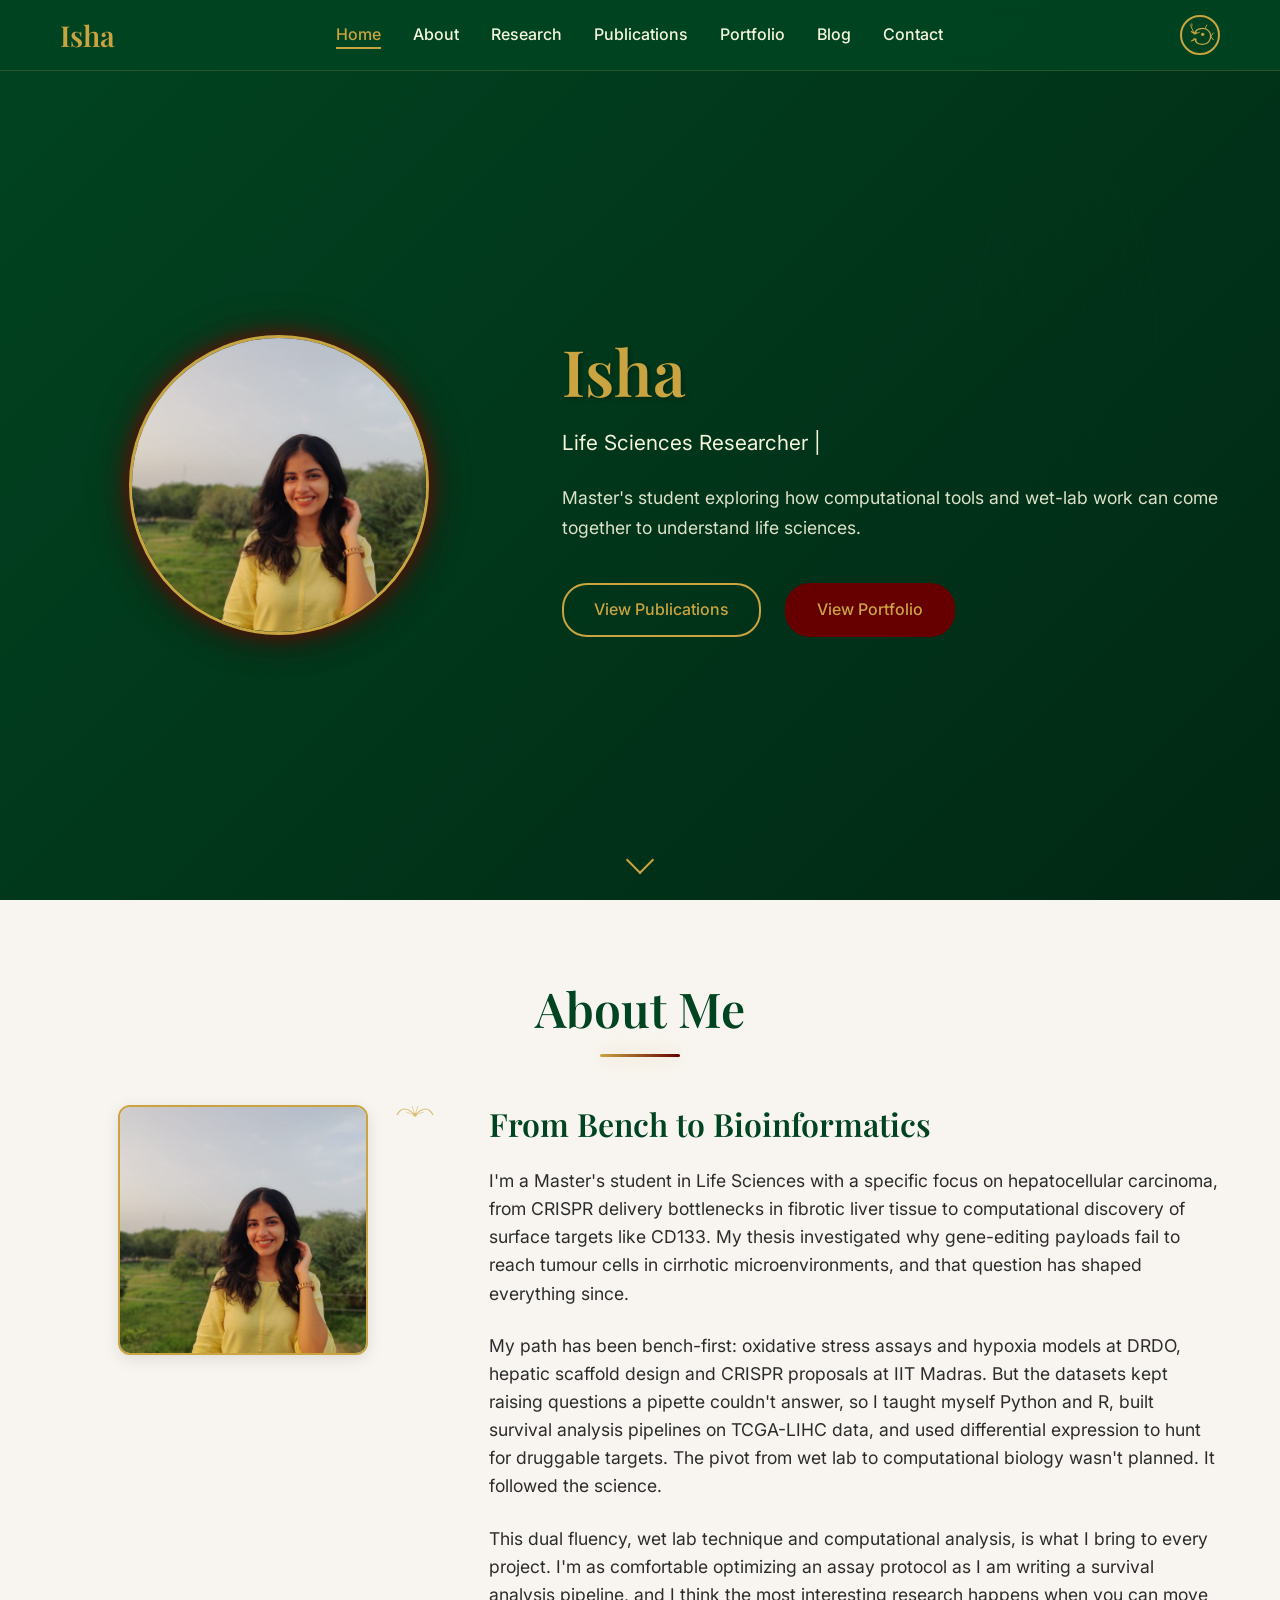
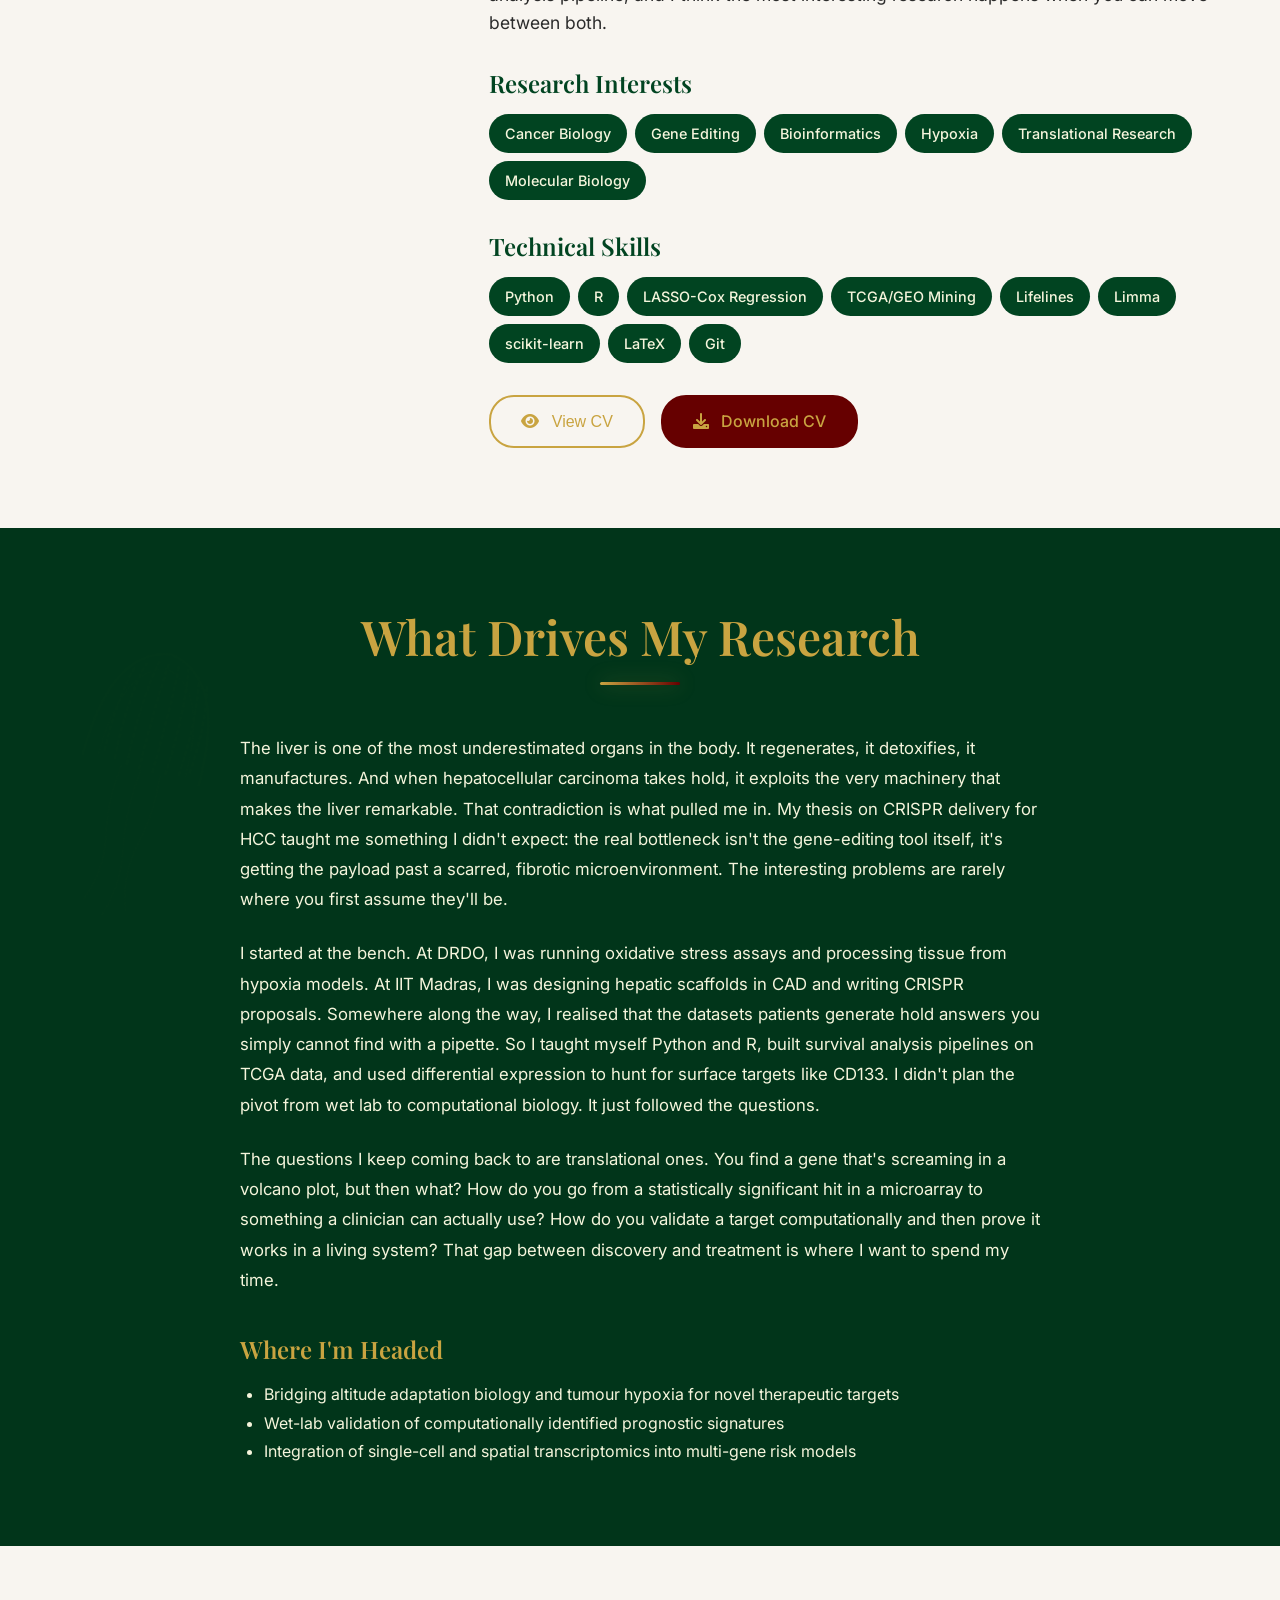
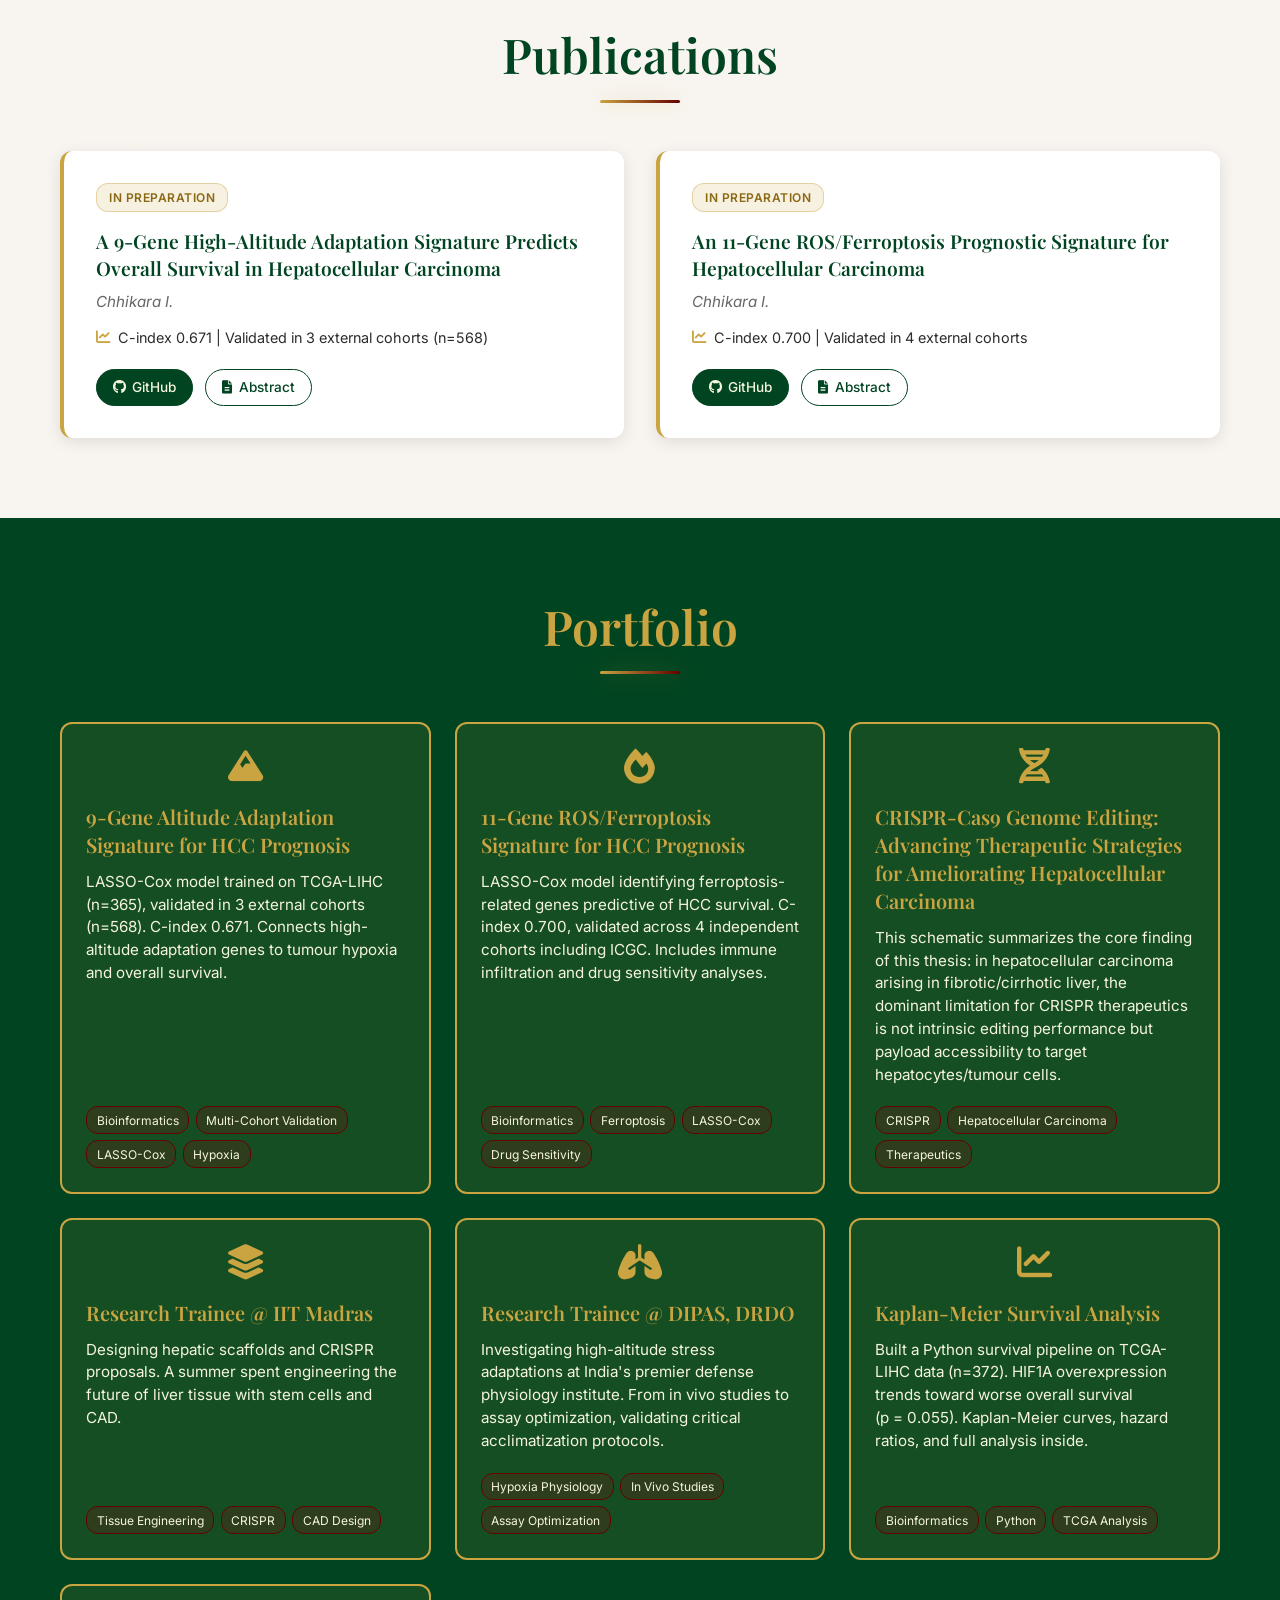
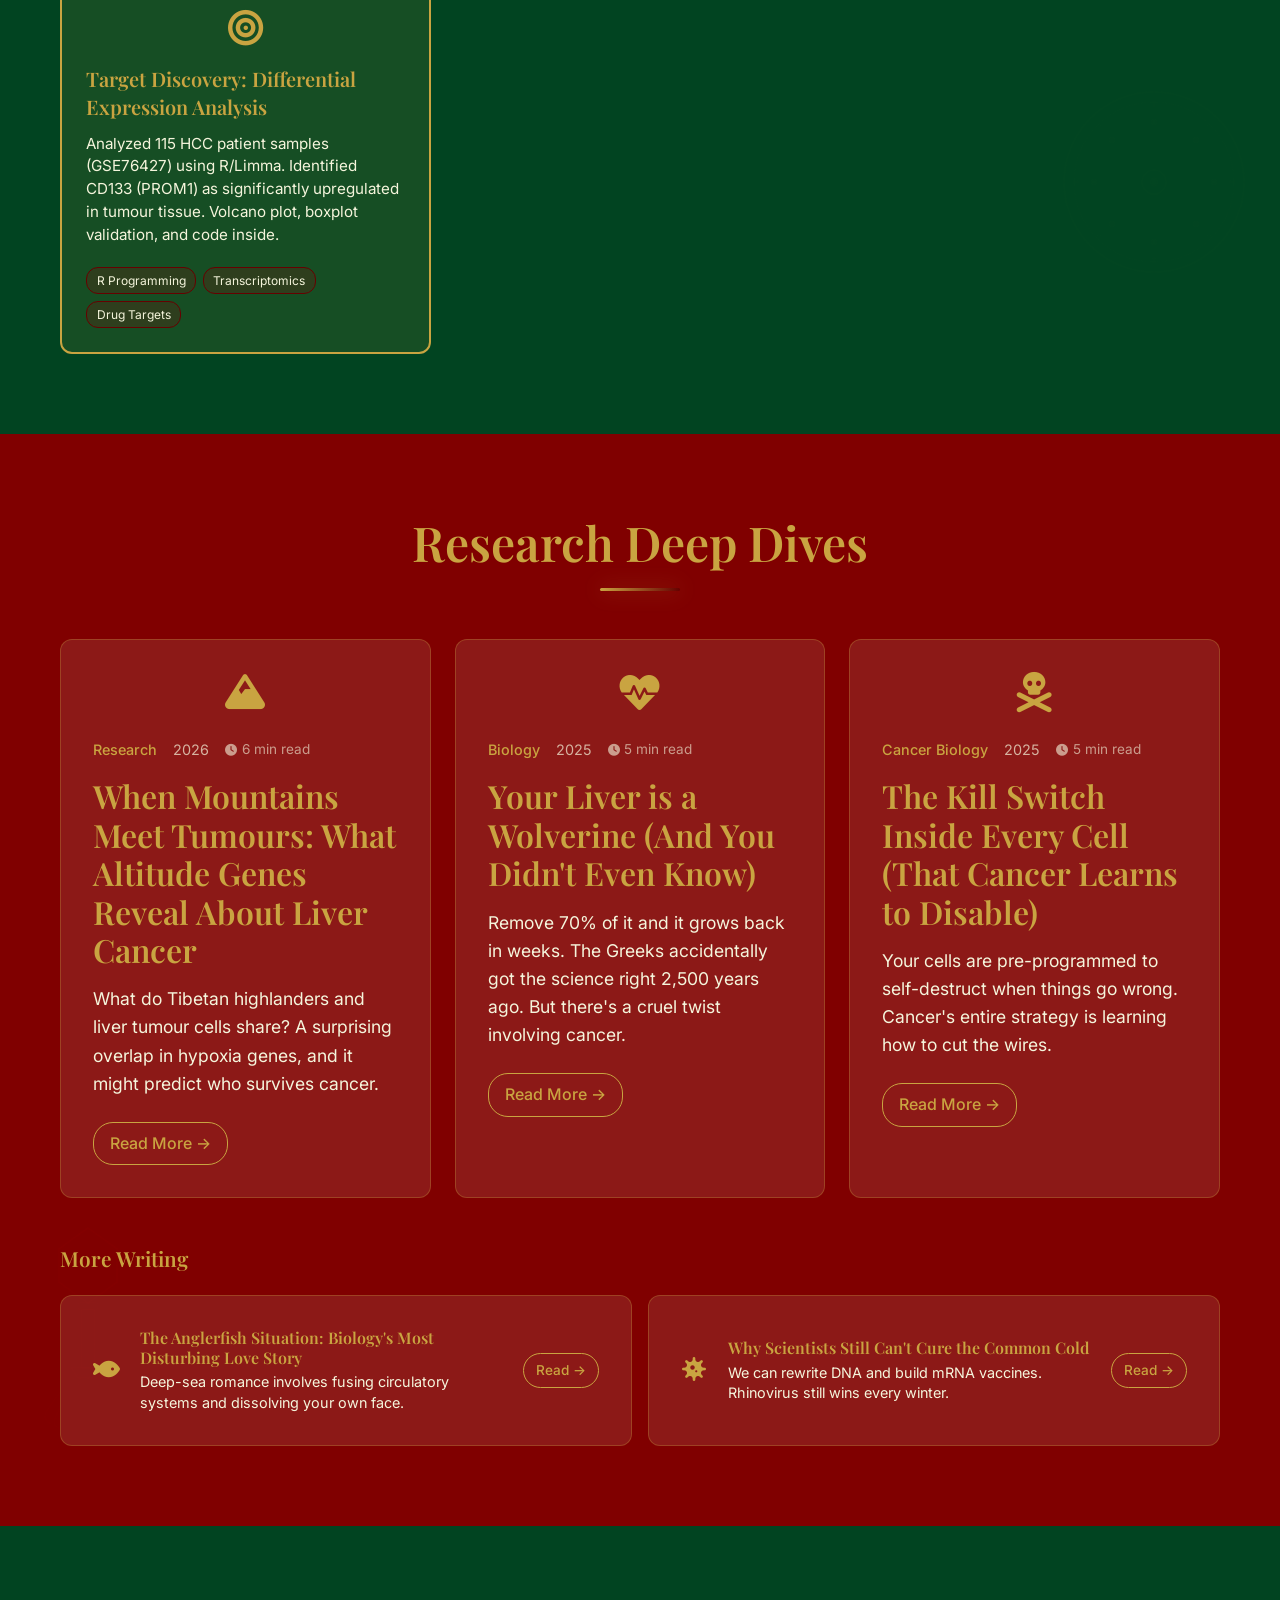
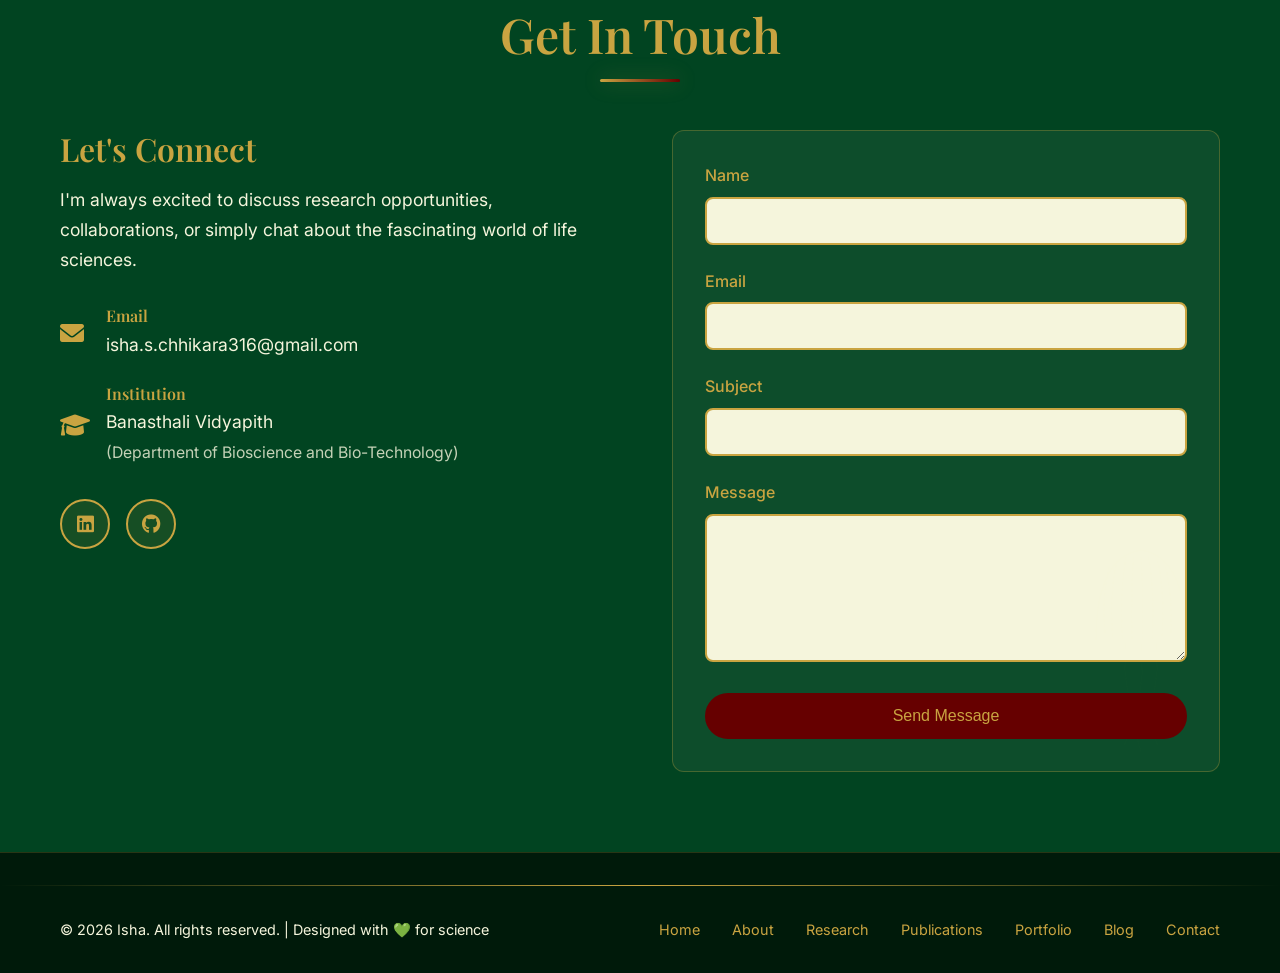
==== commit a3a927ce: "Add anglerfish toggle, organic jellyfish animations, vector organisms, dark mode fixes - Replace moo" ====
--- a/index.html
+++ b/index.html
@@ -18,6 +18,155 @@
     <link rel="stylesheet" href="styles.css">
 </head>
 <body>
+    <!-- SVG Symbol Definitions for Organism Decorations -->
+    <svg xmlns="http://www.w3.org/2000/svg" style="display: none;">
+        <!-- Comb Jellyfish -->
+        <symbol id="comb-jellyfish" viewBox="0 0 200 300">
+            <path class="jelly-bell" d="M40,140 Q40,30 100,20 Q160,30 160,140" fill="none" stroke="currentColor" stroke-width="1.5" opacity="0.6"/>
+            <path class="jelly-bell" d="M55,135 Q55,45 100,35 Q145,45 145,135" fill="none" stroke="currentColor" stroke-width="0.8" opacity="0.3"/>
+            <path class="comb-row" style="--row: 0" d="M60,130 Q58,80 68,40" fill="none" stroke="currentColor" stroke-width="1.2" stroke-dasharray="4 3"/>
+            <path class="comb-row" style="--row: 1" d="M72,135 Q68,75 78,35" fill="none" stroke="currentColor" stroke-width="1.2" stroke-dasharray="4 3"/>
+            <path class="comb-row" style="--row: 2" d="M85,138 Q82,70 90,30" fill="none" stroke="currentColor" stroke-width="1.2" stroke-dasharray="4 3"/>
+            <path class="comb-row" style="--row: 3" d="M98,139 Q97,65 100,28" fill="none" stroke="currentColor" stroke-width="1.2" stroke-dasharray="4 3"/>
+            <path class="comb-row" style="--row: 4" d="M112,139 Q113,65 110,28" fill="none" stroke="currentColor" stroke-width="1.2" stroke-dasharray="4 3"/>
+            <path class="comb-row" style="--row: 5" d="M125,138 Q128,70 120,30" fill="none" stroke="currentColor" stroke-width="1.2" stroke-dasharray="4 3"/>
+            <path class="comb-row" style="--row: 6" d="M138,135 Q142,75 132,35" fill="none" stroke="currentColor" stroke-width="1.2" stroke-dasharray="4 3"/>
+            <path class="comb-row" style="--row: 7" d="M148,130 Q152,80 142,40" fill="none" stroke="currentColor" stroke-width="1.2" stroke-dasharray="4 3"/>
+            <path class="jelly-tentacle" d="M80,140 Q75,180 85,220 Q90,250 78,280" fill="none" stroke="currentColor" stroke-width="0.8" opacity="0.4"/>
+            <path class="jelly-tentacle" d="M100,140 Q95,185 105,230 Q110,260 100,290" fill="none" stroke="currentColor" stroke-width="0.8" opacity="0.4"/>
+            <path class="jelly-tentacle" d="M120,140 Q125,180 115,220 Q110,250 122,280" fill="none" stroke="currentColor" stroke-width="0.8" opacity="0.4"/>
+        </symbol>
+
+        <!-- DNA Double Helix -->
+        <symbol id="dna-helix" viewBox="0 0 100 300">
+            <!-- Left backbone -->
+            <path class="dna-backbone" d="M20,10 Q80,50 20,90 Q-40,130 20,170 Q80,210 20,250 Q-40,290 20,300" fill="none" stroke="currentColor" stroke-width="2" opacity="0.6"/>
+            <!-- Right backbone -->
+            <path class="dna-backbone" d="M80,10 Q20,50 80,90 Q140,130 80,170 Q20,210 80,250 Q140,290 80,300" fill="none" stroke="currentColor" stroke-width="2" opacity="0.6"/>
+            <!-- Base pairs (rungs) -->
+            <line class="dna-base" style="--base: 0" x1="32" y1="30" x2="68" y2="30" stroke="currentColor" stroke-width="1.5" opacity="0.4"/>
+            <line class="dna-base" style="--base: 1" x1="22" y1="50" x2="78" y2="50" stroke="currentColor" stroke-width="1.5" opacity="0.4"/>
+            <line class="dna-base" style="--base: 2" x1="28" y1="70" x2="72" y2="70" stroke="currentColor" stroke-width="1.5" opacity="0.4"/>
+            <line class="dna-base" style="--base: 3" x1="45" y1="90" x2="55" y2="90" stroke="currentColor" stroke-width="1.5" opacity="0.4"/>
+            <line class="dna-base" style="--base: 4" x1="28" y1="110" x2="72" y2="110" stroke="currentColor" stroke-width="1.5" opacity="0.4"/>
+            <line class="dna-base" style="--base: 5" x1="22" y1="130" x2="78" y2="130" stroke="currentColor" stroke-width="1.5" opacity="0.4"/>
+            <line class="dna-base" style="--base: 6" x1="32" y1="150" x2="68" y2="150" stroke="currentColor" stroke-width="1.5" opacity="0.4"/>
+            <line class="dna-base" style="--base: 7" x1="45" y1="170" x2="55" y2="170" stroke="currentColor" stroke-width="1.5" opacity="0.4"/>
+            <line class="dna-base" style="--base: 8" x1="28" y1="190" x2="72" y2="190" stroke="currentColor" stroke-width="1.5" opacity="0.4"/>
+            <line class="dna-base" style="--base: 9" x1="22" y1="210" x2="78" y2="210" stroke="currentColor" stroke-width="1.5" opacity="0.4"/>
+            <line class="dna-base" style="--base: 10" x1="32" y1="230" x2="68" y2="230" stroke="currentColor" stroke-width="1.5" opacity="0.4"/>
+            <line class="dna-base" style="--base: 11" x1="45" y1="250" x2="55" y2="250" stroke="currentColor" stroke-width="1.5" opacity="0.4"/>
+            <!-- Nucleotide dots at base pair ends -->
+            <circle class="dna-nucleotide" cx="32" cy="30" r="2.5" fill="currentColor" opacity="0.3"/>
+            <circle class="dna-nucleotide" cx="68" cy="30" r="2.5" fill="currentColor" opacity="0.3"/>
+            <circle class="dna-nucleotide" cx="22" cy="130" r="2.5" fill="currentColor" opacity="0.3"/>
+            <circle class="dna-nucleotide" cx="78" cy="130" r="2.5" fill="currentColor" opacity="0.3"/>
+            <circle class="dna-nucleotide" cx="22" cy="210" r="2.5" fill="currentColor" opacity="0.3"/>
+            <circle class="dna-nucleotide" cx="78" cy="210" r="2.5" fill="currentColor" opacity="0.3"/>
+        </symbol>
+
+        <!-- Radiolarian (geometric microscopic sea creature) -->
+        <symbol id="radiolarian" viewBox="0 0 200 200">
+            <!-- Outer spicule ring -->
+            <circle class="radio-ring" cx="100" cy="100" r="85" fill="none" stroke="currentColor" stroke-width="1" opacity="0.3"/>
+            <!-- Inner shell -->
+            <circle class="radio-ring" cx="100" cy="100" r="55" fill="none" stroke="currentColor" stroke-width="1.2" opacity="0.5"/>
+            <!-- Central sphere -->
+            <circle class="radio-core" cx="100" cy="100" r="25" fill="none" stroke="currentColor" stroke-width="1.5" opacity="0.6"/>
+            <!-- Radial spines (12 directions) -->
+            <line class="radio-spine" style="--spine: 0" x1="100" y1="100" x2="100" y2="5" stroke="currentColor" stroke-width="1" opacity="0.4"/>
+            <line class="radio-spine" style="--spine: 1" x1="100" y1="100" x2="149" y2="17" stroke="currentColor" stroke-width="1" opacity="0.4"/>
+            <line class="radio-spine" style="--spine: 2" x1="100" y1="100" x2="183" y2="51" stroke="currentColor" stroke-width="1" opacity="0.4"/>
+            <line class="radio-spine" style="--spine: 3" x1="100" y1="100" x2="195" y2="100" stroke="currentColor" stroke-width="1" opacity="0.4"/>
+            <line class="radio-spine" style="--spine: 4" x1="100" y1="100" x2="183" y2="149" stroke="currentColor" stroke-width="1" opacity="0.4"/>
+            <line class="radio-spine" style="--spine: 5" x1="100" y1="100" x2="149" y2="183" stroke="currentColor" stroke-width="1" opacity="0.4"/>
+            <line class="radio-spine" style="--spine: 6" x1="100" y1="100" x2="100" y2="195" stroke="currentColor" stroke-width="1" opacity="0.4"/>
+            <line class="radio-spine" style="--spine: 7" x1="100" y1="100" x2="51" y2="183" stroke="currentColor" stroke-width="1" opacity="0.4"/>
+            <line class="radio-spine" style="--spine: 8" x1="100" y1="100" x2="17" y2="149" stroke="currentColor" stroke-width="1" opacity="0.4"/>
+            <line class="radio-spine" style="--spine: 9" x1="100" y1="100" x2="5" y2="100" stroke="currentColor" stroke-width="1" opacity="0.4"/>
+            <line class="radio-spine" style="--spine: 10" x1="100" y1="100" x2="17" y2="51" stroke="currentColor" stroke-width="1" opacity="0.4"/>
+            <line class="radio-spine" style="--spine: 11" x1="100" y1="100" x2="51" y2="17" stroke="currentColor" stroke-width="1" opacity="0.4"/>
+            <!-- Hexagonal lattice inside inner shell -->
+            <polygon class="radio-lattice" points="100,50 143,75 143,125 100,150 57,125 57,75" fill="none" stroke="currentColor" stroke-width="0.8" opacity="0.25"/>
+            <polygon class="radio-lattice" points="100,65 128,80 128,120 100,135 72,120 72,80" fill="none" stroke="currentColor" stroke-width="0.6" opacity="0.2"/>
+            <!-- Spine tip ornaments -->
+            <circle cx="100" cy="5" r="3" fill="currentColor" opacity="0.3"/>
+            <circle cx="195" cy="100" r="3" fill="currentColor" opacity="0.3"/>
+            <circle cx="100" cy="195" r="3" fill="currentColor" opacity="0.3"/>
+            <circle cx="5" cy="100" r="3" fill="currentColor" opacity="0.3"/>
+        </symbol>
+
+        <!-- Bacteriophage T4 -->
+        <symbol id="bacteriophage" viewBox="0 0 120 260">
+            <!-- Icosahedral head -->
+            <polygon class="phage-head" points="60,10 95,35 95,75 60,100 25,75 25,35" fill="none" stroke="currentColor" stroke-width="1.8" opacity="0.6"/>
+            <!-- Head internal structure -->
+            <line class="phage-dna" x1="45" y1="40" x2="75" y2="40" stroke="currentColor" stroke-width="0.8" opacity="0.25"/>
+            <line class="phage-dna" x1="40" y1="55" x2="80" y2="55" stroke="currentColor" stroke-width="0.8" opacity="0.25"/>
+            <line class="phage-dna" x1="45" y1="70" x2="75" y2="70" stroke="currentColor" stroke-width="0.8" opacity="0.25"/>
+            <!-- Collar -->
+            <rect class="phage-collar" x="48" y="100" width="24" height="8" rx="2" fill="none" stroke="currentColor" stroke-width="1.2" opacity="0.5"/>
+            <!-- Tail sheath -->
+            <rect class="phage-tail" x="52" y="108" width="16" height="70" rx="2" fill="none" stroke="currentColor" stroke-width="1.5" opacity="0.5"/>
+            <!-- Tail sheath segments -->
+            <line x1="52" y1="122" x2="68" y2="122" stroke="currentColor" stroke-width="0.6" opacity="0.3"/>
+            <line x1="52" y1="136" x2="68" y2="136" stroke="currentColor" stroke-width="0.6" opacity="0.3"/>
+            <line x1="52" y1="150" x2="68" y2="150" stroke="currentColor" stroke-width="0.6" opacity="0.3"/>
+            <line x1="52" y1="164" x2="68" y2="164" stroke="currentColor" stroke-width="0.6" opacity="0.3"/>
+            <!-- Baseplate -->
+            <path class="phage-baseplate" d="M40,178 L80,178 L72,190 L48,190 Z" fill="none" stroke="currentColor" stroke-width="1.5" opacity="0.5"/>
+            <!-- Tail fibers (6 legs) -->
+            <path class="phage-fiber" d="M48,185 Q30,200 10,230 Q5,240 15,245" fill="none" stroke="currentColor" stroke-width="1" opacity="0.4"/>
+            <path class="phage-fiber" d="M44,188 Q32,210 20,240 Q18,248 25,250" fill="none" stroke="currentColor" stroke-width="1" opacity="0.4"/>
+            <path class="phage-fiber" d="M50,190 Q45,215 38,245 Q36,252 42,253" fill="none" stroke="currentColor" stroke-width="1" opacity="0.4"/>
+            <path class="phage-fiber" d="M72,185 Q90,200 110,230 Q115,240 105,245" fill="none" stroke="currentColor" stroke-width="1" opacity="0.4"/>
+            <path class="phage-fiber" d="M76,188 Q88,210 100,240 Q102,248 95,250" fill="none" stroke="currentColor" stroke-width="1" opacity="0.4"/>
+            <path class="phage-fiber" d="M70,190 Q75,215 82,245 Q84,252 78,253" fill="none" stroke="currentColor" stroke-width="1" opacity="0.4"/>
+            <!-- Tail pin (needle) -->
+            <line x1="60" y1="190" x2="60" y2="210" stroke="currentColor" stroke-width="1.2" opacity="0.5"/>
+        </symbol>
+
+        <!-- Diatom (circular pennate with radial symmetry) -->
+        <symbol id="diatom" viewBox="0 0 200 200">
+            <!-- Outer frustule (silica shell) -->
+            <circle class="diatom-shell" cx="100" cy="100" r="90" fill="none" stroke="currentColor" stroke-width="1.5" opacity="0.4"/>
+            <circle class="diatom-shell" cx="100" cy="100" r="80" fill="none" stroke="currentColor" stroke-width="0.8" opacity="0.25"/>
+            <!-- Inner raphe (central axis) -->
+            <line x1="100" y1="15" x2="100" y2="185" stroke="currentColor" stroke-width="1" opacity="0.3"/>
+            <line x1="15" y1="100" x2="185" y2="100" stroke="currentColor" stroke-width="1" opacity="0.3"/>
+            <!-- Areolae pattern (radial dots/pores) — ring 1 -->
+            <circle class="diatom-pore" cx="100" cy="40" r="3" fill="currentColor" opacity="0.2"/>
+            <circle class="diatom-pore" cx="142" cy="58" r="3" fill="currentColor" opacity="0.2"/>
+            <circle class="diatom-pore" cx="160" cy="100" r="3" fill="currentColor" opacity="0.2"/>
+            <circle class="diatom-pore" cx="142" cy="142" r="3" fill="currentColor" opacity="0.2"/>
+            <circle class="diatom-pore" cx="100" cy="160" r="3" fill="currentColor" opacity="0.2"/>
+            <circle class="diatom-pore" cx="58" cy="142" r="3" fill="currentColor" opacity="0.2"/>
+            <circle class="diatom-pore" cx="40" cy="100" r="3" fill="currentColor" opacity="0.2"/>
+            <circle class="diatom-pore" cx="58" cy="58" r="3" fill="currentColor" opacity="0.2"/>
+            <!-- Areolae ring 2 (outer) -->
+            <circle class="diatom-pore" cx="100" cy="22" r="2.5" fill="currentColor" opacity="0.15"/>
+            <circle class="diatom-pore" cx="155" cy="45" r="2.5" fill="currentColor" opacity="0.15"/>
+            <circle class="diatom-pore" cx="178" cy="100" r="2.5" fill="currentColor" opacity="0.15"/>
+            <circle class="diatom-pore" cx="155" cy="155" r="2.5" fill="currentColor" opacity="0.15"/>
+            <circle class="diatom-pore" cx="100" cy="178" r="2.5" fill="currentColor" opacity="0.15"/>
+            <circle class="diatom-pore" cx="45" cy="155" r="2.5" fill="currentColor" opacity="0.15"/>
+            <circle class="diatom-pore" cx="22" cy="100" r="2.5" fill="currentColor" opacity="0.15"/>
+            <circle class="diatom-pore" cx="45" cy="45" r="2.5" fill="currentColor" opacity="0.15"/>
+            <!-- Costae (radial ribs) -->
+            <path class="diatom-costa" d="M100,100 L120,18" fill="none" stroke="currentColor" stroke-width="0.6" opacity="0.15"/>
+            <path class="diatom-costa" d="M100,100 L170,55" fill="none" stroke="currentColor" stroke-width="0.6" opacity="0.15"/>
+            <path class="diatom-costa" d="M100,100 L170,145" fill="none" stroke="currentColor" stroke-width="0.6" opacity="0.15"/>
+            <path class="diatom-costa" d="M100,100 L120,182" fill="none" stroke="currentColor" stroke-width="0.6" opacity="0.15"/>
+            <path class="diatom-costa" d="M100,100 L80,18" fill="none" stroke="currentColor" stroke-width="0.6" opacity="0.15"/>
+            <path class="diatom-costa" d="M100,100 L30,55" fill="none" stroke="currentColor" stroke-width="0.6" opacity="0.15"/>
+            <path class="diatom-costa" d="M100,100 L30,145" fill="none" stroke="currentColor" stroke-width="0.6" opacity="0.15"/>
+            <path class="diatom-costa" d="M100,100 L80,182" fill="none" stroke="currentColor" stroke-width="0.6" opacity="0.15"/>
+            <!-- Central nodule -->
+            <circle class="diatom-core" cx="100" cy="100" r="12" fill="none" stroke="currentColor" stroke-width="1.2" opacity="0.5"/>
+            <circle cx="100" cy="100" r="4" fill="currentColor" opacity="0.3"/>
+        </symbol>
+    </svg>
+
     <!-- Navigation -->
     <nav class="navbar">
         <div class="nav-container">
@@ -47,6 +196,32 @@
                     <a href="#contact" class="nav-link">Contact</a>
                 </li>
             </ul>
+            <button class="theme-toggle" id="theme-toggle" aria-label="Toggle dark mode">
+                <svg class="anglerfish-icon" viewBox="0 0 36 36" width="24" height="24">
+                    <!-- Esca (glowing lure ball) -->
+                    <circle class="esca" cx="5" cy="3" r="2.5"/>
+                    <!-- Illicium (lure stalk) — single clean arc from forehead -->
+                    <path d="M5,5.5 C7,14 12,17 17,14" fill="none" stroke="currentColor" stroke-width="1.5" stroke-linecap="round"/>
+                    <!-- Body — outline only, bulbous round shape facing left -->
+                    <path class="angler-body" d="M12,16 C10,12 14,8 22,8 C30,8 34,14 34,20 C34,26 30,32 22,32 C14,32 10,28 12,24" fill="none" stroke="currentColor" stroke-width="2"/>
+                    <!-- Upper jaw -->
+                    <path d="M12,16 L5,13" fill="none" stroke="currentColor" stroke-width="1.8" stroke-linecap="round"/>
+                    <!-- Lower jaw -->
+                    <path d="M12,24 L5,27" fill="none" stroke="currentColor" stroke-width="1.8" stroke-linecap="round"/>
+                    <!-- Teeth top (pointing down-inward) -->
+                    <line x1="7" y1="13.8" x2="8.5" y2="16.5" stroke="currentColor" stroke-width="1.2" stroke-linecap="round"/>
+                    <line x1="9" y1="14.5" x2="10" y2="17" stroke="currentColor" stroke-width="1.2" stroke-linecap="round"/>
+                    <!-- Teeth bottom (pointing up-inward) -->
+                    <line x1="7" y1="26.2" x2="8.5" y2="23.5" stroke="currentColor" stroke-width="1.2" stroke-linecap="round"/>
+                    <line x1="9" y1="25.5" x2="10" y2="23" stroke="currentColor" stroke-width="1.2" stroke-linecap="round"/>
+                    <!-- Eye -->
+                    <circle cx="22" cy="17" r="2.5" fill="currentColor"/>
+                    <!-- Tail fin -->
+                    <path d="M34,20 L38,15 M34,20 L38,25" fill="none" stroke="currentColor" stroke-width="1.5" stroke-linecap="round"/>
+                    <!-- Dorsal fin spike -->
+                    <path d="M26,8 L28,3" fill="none" stroke="currentColor" stroke-width="1.3" stroke-linecap="round"/>
+                </svg>
+            </button>
             <div class="hamburger">
                 <span class="bar"></span>
                 <span class="bar"></span>
@@ -57,6 +232,9 @@
 
     <!-- Hero Section -->
     <section id="home" class="hero">
+        <div class="jellyfish-decoration jellyfish-hero">
+            <svg class="jellyfish-svg"><use href="#comb-jellyfish"/></svg>
+        </div>
         <div class="hero-container">
             <div class="hero-content">
                 <div class="hero-image">
@@ -81,6 +259,9 @@
 
     <!-- About Section -->
     <section id="about" class="about">
+        <div class="organism-decoration dna-about">
+            <svg class="organism-svg"><use href="#dna-helix"/></svg>
+        </div>
         <div class="container">
             <h2 class="section-title">About Me</h2>
             <div class="section-divider"></div>
@@ -145,6 +326,9 @@
 
     <!-- Research Vision Section -->
     <section id="research" class="research-vision">
+        <div class="jellyfish-decoration jellyfish-research">
+            <svg class="jellyfish-svg"><use href="#comb-jellyfish"/></svg>
+        </div>
         <div class="container">
             <h2 class="section-title">What Drives My Research</h2>
             <div class="section-divider"></div>
@@ -167,6 +351,9 @@
 
     <!-- Publications Section -->
     <section id="publications" class="publications">
+        <div class="organism-decoration radiolarian-publications">
+            <svg class="organism-svg"><use href="#radiolarian"/></svg>
+        </div>
         <div class="container">
             <h2 class="section-title">Publications</h2>
             <div class="section-divider"></div>
@@ -198,6 +385,9 @@
 
     <!-- Portfolio Section -->
     <section id="portfolio" class="portfolio">
+        <div class="organism-decoration diatom-portfolio">
+            <svg class="organism-svg"><use href="#diatom"/></svg>
+        </div>
         <div class="container">
             <h2 class="section-title">Portfolio</h2>
             <div class="section-divider"></div>
@@ -314,6 +504,9 @@
 
     <!-- Blog Section -->
     <section id="blog" class="blog">
+        <div class="organism-decoration phage-blog">
+            <svg class="organism-svg"><use href="#bacteriophage"/></svg>
+        </div>
         <div class="container">
             <h2 class="section-title">Research Deep Dives</h2>
             <div class="section-divider"></div>
@@ -382,6 +575,9 @@
 
     <!-- Contact Section -->
     <section id="contact" class="contact">
+        <div class="jellyfish-decoration jellyfish-contact">
+            <svg class="jellyfish-svg"><use href="#comb-jellyfish"/></svg>
+        </div>
         <div class="container">
             <h2 class="section-title">Get In Touch</h2>
             <div class="section-divider"></div>
--- a/styles.css
+++ b/styles.css
@@ -683,6 +683,141 @@
     color: var(--subtle-gold);
 }
 
+/* Publications Section */
+.publications {
+    background: var(--light-beige);
+    padding: var(--section-padding);
+    color: var(--dark-text);
+}
+
+.publications .section-title {
+    color: var(--dark-royal-green);
+}
+
+.publications-grid {
+    display: grid;
+    grid-template-columns: repeat(auto-fill, minmax(400px, 1fr));
+    gap: 2rem;
+    margin-top: 3rem;
+}
+
+.publication-card {
+    background: #fff;
+    border-radius: var(--border-radius);
+    padding: 2rem;
+    border-left: 4px solid var(--subtle-gold);
+    box-shadow: var(--soft-shadow);
+    cursor: pointer;
+    transition: var(--glow-transition);
+    position: relative;
+}
+
+.publication-card:hover {
+    transform: translateY(-4px);
+    box-shadow: 0 12px 40px rgba(0, 0, 0, 0.15);
+}
+
+.pub-status {
+    display: inline-block;
+    padding: 0.25rem 0.75rem;
+    border-radius: 12px;
+    font-size: 0.75rem;
+    font-weight: 600;
+    text-transform: uppercase;
+    letter-spacing: 0.5px;
+    margin-bottom: 1rem;
+}
+
+.status-prep {
+    background: rgba(201, 164, 65, 0.15);
+    color: #8B6914;
+    border: 1px solid rgba(201, 164, 65, 0.4);
+}
+
+.status-submitted {
+    background: rgba(59, 130, 246, 0.1);
+    color: #2563EB;
+    border: 1px solid rgba(59, 130, 246, 0.3);
+}
+
+.status-published {
+    background: rgba(34, 197, 94, 0.1);
+    color: #16A34A;
+    border: 1px solid rgba(34, 197, 94, 0.3);
+}
+
+.pub-title {
+    color: var(--dark-royal-green);
+    font-size: 1.2rem;
+    line-height: 1.4;
+    margin-bottom: 0.5rem;
+}
+
+.pub-authors {
+    color: #666;
+    font-size: 0.95rem;
+    font-style: italic;
+    margin-bottom: 0.75rem;
+}
+
+.pub-metric {
+    color: var(--dark-text);
+    font-size: 0.9rem;
+    margin-bottom: 1.25rem;
+    display: flex;
+    align-items: center;
+    gap: 0.5rem;
+}
+
+.pub-metric i {
+    color: var(--subtle-gold);
+}
+
+.pub-actions {
+    display: flex;
+    gap: 0.75rem;
+    flex-wrap: wrap;
+}
+
+.pub-btn {
+    display: inline-flex;
+    align-items: center;
+    gap: 0.4rem;
+    padding: 0.4rem 1rem;
+    border-radius: 20px;
+    font-size: 0.85rem;
+    font-weight: 500;
+    text-decoration: none;
+    transition: var(--smooth-transition);
+    cursor: pointer;
+    background: var(--dark-royal-green);
+    color: var(--ivory);
+    border: 1px solid var(--dark-royal-green);
+}
+
+.pub-btn:hover {
+    background: var(--deep-blood-red);
+    border-color: var(--deep-blood-red);
+    color: #fff;
+}
+
+.pub-btn-abstract {
+    background: transparent;
+    color: var(--dark-royal-green);
+    border: 1px solid var(--dark-royal-green);
+}
+
+.pub-btn-abstract:hover {
+    background: var(--dark-royal-green);
+    color: var(--ivory);
+}
+
+@media (max-width: 768px) {
+    .publications-grid {
+        grid-template-columns: 1fr;
+    }
+}
+
 /* Blog Section */
 .blog {
     background: var(--maroon);
@@ -701,6 +836,63 @@
     grid-template-columns: repeat(auto-fill, minmax(300px, 1fr));
     gap: 1.5rem;
     margin-top: 3rem;
+}
+
+.blog-grid-featured {
+    display: grid;
+    grid-template-columns: repeat(auto-fill, minmax(300px, 1fr));
+    gap: 1.5rem;
+    margin-top: 3rem;
+}
+
+.blog-grid-compact {
+    display: grid;
+    grid-template-columns: repeat(auto-fill, minmax(400px, 1fr));
+    gap: 1rem;
+}
+
+.blog-card-compact {
+    display: flex;
+    align-items: center;
+    gap: 1.25rem;
+    padding: 1.25rem 1.5rem;
+}
+
+.blog-card-compact .blog-excerpt {
+    margin-bottom: 0;
+    font-size: 0.9rem;
+    line-height: 1.4;
+}
+
+.blog-card-compact .blog-title {
+    font-size: 1rem;
+    margin-bottom: 0.35rem;
+}
+
+.blog-card-compact .blog-read-more {
+    white-space: nowrap;
+    padding: 0.35rem 0.75rem;
+    font-size: 0.85rem;
+}
+
+.blog-compact-icon {
+    font-size: 1.5rem;
+    color: var(--subtle-gold);
+    flex-shrink: 0;
+}
+
+.blog-compact-content {
+    flex: 1;
+    min-width: 0;
+}
+
+@media (max-width: 768px) {
+    .blog-grid-compact {
+        grid-template-columns: 1fr;
+    }
+    .blog-card-compact {
+        flex-wrap: wrap;
+    }
 }
 
 .blog-grid {
@@ -1362,12 +1554,835 @@
         margin: 10% auto;
         width: 95%;
     }
-    
+
     .modal-title {
         font-size: 1.8rem;
     }
-    
+
     #modal-body {
         padding: 20px;
     }
+}
+
+/* ===== THEME TOGGLE BUTTON (Anglerfish) ===== */
+.theme-toggle {
+    width: 40px;
+    height: 40px;
+    border-radius: 50%;
+    border: 2px solid var(--subtle-gold);
+    background: transparent;
+    color: var(--subtle-gold);
+    cursor: pointer;
+    transition: var(--smooth-transition);
+    display: flex;
+    align-items: center;
+    justify-content: center;
+    margin-left: 1rem;
+    flex-shrink: 0;
+}
+
+.anglerfish-icon {
+    transition: var(--smooth-transition);
+}
+
+.anglerfish-icon {
+    overflow: visible;
+}
+
+.theme-toggle .esca {
+    fill: currentColor;
+    opacity: 0.45;
+    transition: opacity 0.4s ease, filter 0.4s ease, fill 0.4s ease;
+}
+
+.theme-toggle:hover {
+    transform: scale(1.1);
+    box-shadow: 0 0 12px rgba(139, 0, 0, 0.5);
+    border-color: var(--deep-blood-red);
+    color: var(--deep-blood-red);
+}
+
+body.dark-mode .theme-toggle {
+    border-color: #00d4ff;
+    color: #00d4ff;
+}
+
+body.dark-mode .theme-toggle .esca {
+    opacity: 1;
+    fill: #00ffcc;
+    filter: drop-shadow(0 0 4px #00ffcc) drop-shadow(0 0 8px #00d4ff);
+    animation: esca-glow 2s ease-in-out infinite;
+}
+
+body.dark-mode .theme-toggle:hover {
+    box-shadow: 0 0 12px rgba(0, 212, 255, 0.5);
+    border-color: #00d4ff;
+    color: #fff;
+}
+
+body.dark-mode .theme-toggle:hover .esca {
+    filter: drop-shadow(0 0 6px #00ffcc) drop-shadow(0 0 12px #00d4ff) drop-shadow(0 0 18px #00ffcc);
+}
+
+@keyframes esca-glow {
+    0%, 100% {
+        fill: #00ffcc;
+        filter: drop-shadow(0 0 4px #00ffcc) drop-shadow(0 0 8px #00d4ff);
+    }
+    50% {
+        fill: #88ff88;
+        filter: drop-shadow(0 0 6px #88ff88) drop-shadow(0 0 12px #00ffcc);
+    }
+}
+
+@media (max-width: 768px) {
+    .nav-container {
+        position: relative;
+    }
+    .theme-toggle {
+        order: 2;
+        margin-left: auto;
+        margin-right: 1rem;
+    }
+    .hamburger {
+        order: 3;
+    }
+}
+
+/* ===== JELLYFISH DECORATION ===== */
+.jellyfish-decoration {
+    position: absolute;
+    pointer-events: none;
+    z-index: 0;
+    opacity: 0.07;
+    mix-blend-mode: overlay;
+    transition: opacity 0.8s ease, filter 0.8s ease;
+    color: var(--subtle-gold);
+}
+
+.jellyfish-svg {
+    width: 100%;
+    height: 100%;
+    overflow: visible;
+}
+
+.jellyfish-hero {
+    right: 5%;
+    top: 15%;
+    width: 300px;
+    height: 450px;
+}
+
+.jellyfish-research {
+    left: 3%;
+    top: 10%;
+    width: 200px;
+    height: 300px;
+    transform: rotate(15deg);
+}
+
+.jellyfish-contact {
+    right: 5%;
+    bottom: 10%;
+    width: 150px;
+    height: 225px;
+    transform: scaleX(-1);
+}
+
+/* Parent sections need relative positioning for organism decorations */
+.hero, .research-vision, .contact, .about, .publications, .portfolio, .blog {
+    position: relative;
+    overflow: hidden;
+}
+
+/* Comb row animations */
+.comb-row {
+    animation: comb-shimmer 4s ease-in-out infinite;
+    animation-delay: calc(var(--row) * 0.4s);
+}
+
+/* Jellyfish floating animation — slow vertical bob */
+.jellyfish-decoration {
+    animation: jellyfish-float 6s ease-in-out infinite;
+}
+
+.jelly-tentacle {
+    animation: tentacle-trail 5s ease-in-out infinite;
+    transform-origin: top center;
+}
+
+.jelly-tentacle:nth-child(2) {
+    animation-duration: 6s;
+    animation-delay: 0.8s;
+}
+
+.jelly-tentacle:nth-child(3) {
+    animation-duration: 7s;
+    animation-delay: 1.6s;
+}
+
+@keyframes jellyfish-float {
+    0%, 100% { transform: translateY(0); }
+    50% { transform: translateY(-8px); }
+}
+
+/* Override float for rotated/flipped jellyfish so transform composes */
+.jellyfish-research {
+    animation: jellyfish-float-rotated 6s ease-in-out infinite;
+}
+
+@keyframes jellyfish-float-rotated {
+    0%, 100% { transform: rotate(15deg) translateY(0); }
+    50% { transform: rotate(15deg) translateY(-8px); }
+}
+
+.jellyfish-contact {
+    animation: jellyfish-float-flipped 6s ease-in-out infinite;
+}
+
+@keyframes jellyfish-float-flipped {
+    0%, 100% { transform: scaleX(-1) translateY(0); }
+    50% { transform: scaleX(-1) translateY(-8px); }
+}
+
+@keyframes comb-shimmer {
+    0%, 100% { opacity: 0.4; }
+    50% { opacity: 0.8; }
+}
+
+@keyframes comb-iridescence {
+    0%   { stroke: #00ffff; }
+    17%  { stroke: #00ff88; }
+    33%  { stroke: #88ff00; }
+    50%  { stroke: #ff00ff; }
+    67%  { stroke: #8800ff; }
+    83%  { stroke: #0088ff; }
+    100% { stroke: #00ffff; }
+}
+
+@keyframes tentacle-trail {
+    0%, 100% {
+        transform: translateX(0) rotate(0deg) scaleY(1);
+    }
+    25% {
+        transform: translateX(3px) rotate(1.5deg) scaleY(1.02);
+    }
+    50% {
+        transform: translateX(-2px) rotate(-1deg) scaleY(0.97);
+    }
+    75% {
+        transform: translateX(4px) rotate(2deg) scaleY(1.01);
+    }
+}
+
+/* Dark mode jellyfish bloom — rainbow glow */
+body.dark-mode .jellyfish-decoration {
+    opacity: 0.5;
+    mix-blend-mode: screen;
+    color: #00ffff;
+    animation: jellyfish-float 6s ease-in-out infinite, rainbow-glow 4s linear infinite;
+}
+
+body.dark-mode .jellyfish-research {
+    animation: jellyfish-float-rotated 6s ease-in-out infinite, rainbow-glow 4s linear infinite;
+}
+
+body.dark-mode .jellyfish-contact {
+    animation: jellyfish-float-flipped 6s ease-in-out infinite, rainbow-glow 4s linear infinite;
+}
+
+@keyframes rainbow-glow {
+    0%   { filter: drop-shadow(0 0 8px #00ffff); }
+    17%  { filter: drop-shadow(0 0 8px #00ff88); }
+    33%  { filter: drop-shadow(0 0 8px #88ff00); }
+    50%  { filter: drop-shadow(0 0 8px #ff00ff); }
+    67%  { filter: drop-shadow(0 0 8px #8800ff); }
+    83%  { filter: drop-shadow(0 0 8px #0088ff); }
+    100% { filter: drop-shadow(0 0 8px #00ffff); }
+}
+
+body.dark-mode .comb-row {
+    animation: comb-iridescence 4s linear infinite;
+    animation-delay: calc(var(--row) * 0.4s);
+}
+
+body.dark-mode .jelly-tentacle {
+    opacity: 0.6;
+}
+
+/* ===== ORGANISM DECORATIONS (DNA, Radiolarian, Phage, Diatom) ===== */
+.organism-decoration {
+    position: absolute;
+    pointer-events: none;
+    z-index: 0;
+    opacity: 0.06;
+    mix-blend-mode: overlay;
+    transition: opacity 0.8s ease, filter 0.8s ease;
+    color: var(--subtle-gold);
+}
+
+.organism-svg {
+    width: 100%;
+    height: 100%;
+    overflow: visible;
+}
+
+/* DNA Helix — About section, right side */
+.dna-about {
+    right: 3%;
+    top: 5%;
+    width: 80px;
+    height: 350px;
+    animation: organism-drift 8s ease-in-out infinite;
+}
+
+/* Radiolarian — Publications section, left side */
+.radiolarian-publications {
+    left: 2%;
+    top: 15%;
+    width: 220px;
+    height: 220px;
+    animation: organism-spin 30s linear infinite;
+}
+
+/* Diatom — Portfolio section, right side */
+.diatom-portfolio {
+    right: 2%;
+    bottom: 10%;
+    width: 200px;
+    height: 200px;
+    animation: organism-spin-reverse 25s linear infinite;
+}
+
+/* Bacteriophage — Blog section, left side */
+.phage-blog {
+    left: 3%;
+    bottom: 8%;
+    width: 100px;
+    height: 220px;
+    animation: organism-drift 7s ease-in-out infinite;
+}
+
+@keyframes organism-drift {
+    0%, 100% { transform: translateY(0); }
+    50% { transform: translateY(-10px); }
+}
+
+@keyframes organism-spin {
+    from { transform: rotate(0deg); }
+    to { transform: rotate(360deg); }
+}
+
+@keyframes organism-spin-reverse {
+    from { transform: rotate(0deg); }
+    to { transform: rotate(-360deg); }
+}
+
+/* DNA helix twist animation */
+.dna-backbone {
+    stroke-dasharray: 8 4;
+    animation: dna-twist 3s linear infinite;
+}
+
+.dna-base {
+    animation: dna-pulse 4s ease-in-out infinite;
+    animation-delay: calc(var(--base) * 0.3s);
+}
+
+@keyframes dna-twist {
+    from { stroke-dashoffset: 0; }
+    to { stroke-dashoffset: -24; }
+}
+
+@keyframes dna-pulse {
+    0%, 100% { opacity: 0.3; }
+    50% { opacity: 0.6; }
+}
+
+/* Radiolarian spine pulse */
+.radio-spine {
+    animation: spine-pulse 5s ease-in-out infinite;
+    animation-delay: calc(var(--spine) * 0.35s);
+}
+
+@keyframes spine-pulse {
+    0%, 100% { opacity: 0.3; transform-origin: center; }
+    50% { opacity: 0.6; }
+}
+
+/* Phage fiber sway */
+.phage-fiber {
+    animation: fiber-sway 4s ease-in-out infinite;
+    transform-origin: top center;
+}
+
+.phage-fiber:nth-child(odd) {
+    animation-duration: 4.5s;
+    animation-delay: 0.5s;
+}
+
+@keyframes fiber-sway {
+    0%, 100% { transform: rotate(0deg); }
+    50% { transform: rotate(2deg); }
+}
+
+/* Diatom pore shimmer */
+.diatom-pore {
+    animation: pore-shimmer 3s ease-in-out infinite;
+}
+
+.diatom-pore:nth-child(odd) {
+    animation-delay: 1.5s;
+}
+
+@keyframes pore-shimmer {
+    0%, 100% { opacity: 0.15; }
+    50% { opacity: 0.4; }
+}
+
+/* ===== DARK MODE — Organism Glow ===== */
+body.dark-mode .organism-decoration {
+    opacity: 0.45;
+    mix-blend-mode: screen;
+}
+
+/* DNA — electric blue helix glow */
+body.dark-mode .dna-about {
+    color: #00aaff;
+    animation: organism-drift 8s ease-in-out infinite;
+    filter: drop-shadow(0 0 6px #0088ff);
+}
+
+body.dark-mode .dna-backbone {
+    animation: dna-twist 3s linear infinite, dna-color-shift 6s linear infinite;
+}
+
+@keyframes dna-color-shift {
+    0%   { stroke: #00aaff; }
+    33%  { stroke: #aa00ff; }
+    66%  { stroke: #00ffaa; }
+    100% { stroke: #00aaff; }
+}
+
+body.dark-mode .dna-base {
+    animation: dna-pulse-dark 4s ease-in-out infinite;
+    animation-delay: calc(var(--base) * 0.3s);
+}
+
+@keyframes dna-pulse-dark {
+    0%, 100% { opacity: 0.4; stroke: #00aaff; }
+    50% { opacity: 0.9; stroke: #ff00aa; }
+}
+
+body.dark-mode .dna-nucleotide {
+    animation: nucleotide-glow 2s ease-in-out infinite alternate;
+}
+
+@keyframes nucleotide-glow {
+    from { opacity: 0.4; fill: #00aaff; }
+    to { opacity: 0.9; fill: #ff44aa; }
+}
+
+/* Radiolarian — golden/cyan pulsing geometric glow */
+body.dark-mode .radiolarian-publications {
+    color: #ffaa00;
+    filter: drop-shadow(0 0 8px #ffaa00);
+    animation: organism-spin 30s linear infinite, radiolarian-glow 4s ease-in-out infinite;
+}
+
+@keyframes radiolarian-glow {
+    0%, 100% { filter: drop-shadow(0 0 6px #ffaa00); }
+    50% { filter: drop-shadow(0 0 12px #00ffff); }
+}
+
+body.dark-mode .radio-spine {
+    animation: spine-pulse 5s ease-in-out infinite, spine-color 6s linear infinite;
+    animation-delay: calc(var(--spine) * 0.35s);
+}
+
+@keyframes spine-color {
+    0%   { stroke: #ffaa00; }
+    50%  { stroke: #00ffff; }
+    100% { stroke: #ffaa00; }
+}
+
+body.dark-mode .radio-ring {
+    animation: ring-breathe 4s ease-in-out infinite;
+}
+
+@keyframes ring-breathe {
+    0%, 100% { opacity: 0.3; }
+    50% { opacity: 0.7; }
+}
+
+/* Diatom — magenta/green bioluminescent rotation */
+body.dark-mode .diatom-portfolio {
+    color: #ff00ff;
+    filter: drop-shadow(0 0 6px #ff00ff);
+    animation: organism-spin-reverse 25s linear infinite, diatom-glow 5s ease-in-out infinite;
+}
+
+@keyframes diatom-glow {
+    0%, 100% { filter: drop-shadow(0 0 6px #ff00ff); }
+    50% { filter: drop-shadow(0 0 10px #00ff88); }
+}
+
+body.dark-mode .diatom-pore {
+    animation: pore-shimmer-dark 2s ease-in-out infinite;
+}
+
+@keyframes pore-shimmer-dark {
+    0%, 100% { opacity: 0.3; fill: #ff00ff; }
+    50% { opacity: 0.8; fill: #00ff88; }
+}
+
+body.dark-mode .diatom-core {
+    animation: core-pulse 3s ease-in-out infinite;
+}
+
+@keyframes core-pulse {
+    0%, 100% { opacity: 0.5; stroke: #ff00ff; }
+    50% { opacity: 1; stroke: #00ffaa; }
+}
+
+/* Bacteriophage — green/cyan virus glow */
+body.dark-mode .phage-blog {
+    color: #00ff88;
+    filter: drop-shadow(0 0 6px #00ff88);
+    animation: organism-drift 7s ease-in-out infinite;
+}
+
+body.dark-mode .phage-head {
+    animation: phage-head-glow 3s ease-in-out infinite;
+}
+
+@keyframes phage-head-glow {
+    0%, 100% { stroke: #00ff88; opacity: 0.6; }
+    50% { stroke: #00ffff; opacity: 1; }
+}
+
+body.dark-mode .phage-dna {
+    animation: phage-dna-flash 2s ease-in-out infinite;
+}
+
+@keyframes phage-dna-flash {
+    0%, 100% { opacity: 0.3; stroke: #00ff88; }
+    50% { opacity: 0.8; stroke: #ffff00; }
+}
+
+body.dark-mode .phage-fiber {
+    animation: fiber-sway 4s ease-in-out infinite;
+    stroke: #00ffaa;
+    opacity: 0.6;
+}
+
+/* Hide organisms on small screens to avoid clutter */
+@media (max-width: 768px) {
+    .organism-decoration {
+        display: none;
+    }
+}
+
+/* Reduced motion: keep visible but static */
+@media (prefers-reduced-motion: reduce) {
+    .comb-row,
+    .jelly-tentacle,
+    .jellyfish-decoration,
+    .jellyfish-research,
+    .jellyfish-contact,
+    .organism-decoration,
+    .dna-backbone,
+    .dna-base,
+    .dna-nucleotide,
+    .radio-spine,
+    .radio-ring,
+    .diatom-pore,
+    .diatom-core,
+    .phage-head,
+    .phage-dna,
+    .phage-fiber {
+        animation: none !important;
+    }
+    body.dark-mode .jellyfish-decoration,
+    body.dark-mode .jellyfish-research,
+    body.dark-mode .jellyfish-contact {
+        animation: none !important;
+        filter: drop-shadow(0 0 6px #00ffff);
+    }
+    body.dark-mode .organism-decoration {
+        animation: none !important;
+    }
+    .theme-toggle .esca {
+        animation: none !important;
+    }
+}
+
+/* ===== DARK MODE TRANSITION ===== */
+body.dark-mode-transition,
+body.dark-mode-transition * {
+    transition: background-color 0.5s ease, color 0.3s ease, border-color 0.3s ease !important;
+}
+
+/* ===== DARK MODE VARIABLE OVERRIDES ===== */
+body.dark-mode {
+    --dark-royal-green: #0a0a1a;
+    --subtle-gold: #E0B854;
+    --ivory: #e8e8f0;
+    --light-beige: #141420;
+    --dark-text: #e0e0e8;
+    --maroon: #1a0a1a;
+    --hero-gradient: linear-gradient(135deg, #0a0a1a 0%, #0d0820 100%);
+    --card-gradient: linear-gradient(145deg, rgba(224, 184, 84, 0.1) 0%, rgba(0, 212, 255, 0.05) 100%);
+    --gold-glow: 0 0 20px rgba(224, 184, 84, 0.3);
+    --red-glow: 0 0 20px rgba(0, 212, 255, 0.3);
+    --card-shadow: 0 8px 32px rgba(0, 0, 0, 0.5);
+    --soft-shadow: 0 4px 16px rgba(0, 0, 0, 0.3);
+    --deep-blood-red: #1a0520;
+}
+
+/* Section-specific dark mode overrides for hardcoded colors */
+body.dark-mode .navbar {
+    background: rgba(10, 10, 26, 0.95);
+    border-bottom-color: rgba(224, 184, 84, 0.15);
+}
+
+body.dark-mode .navbar.scrolled {
+    background: rgba(10, 10, 26, 0.98);
+}
+
+body.dark-mode .research-vision {
+    background: #0d0d20;
+}
+
+body.dark-mode .footer {
+    background: #08081a;
+    border-top-color: rgba(224, 184, 84, 0.15);
+}
+
+body.dark-mode .publication-card {
+    background: #1e1e2e;
+    border-left-color: var(--subtle-gold);
+    box-shadow: 0 4px 16px rgba(0, 0, 0, 0.4);
+}
+
+body.dark-mode .publication-card:hover {
+    box-shadow: 0 12px 40px rgba(0, 0, 0, 0.5);
+}
+
+body.dark-mode .pub-title {
+    color: var(--subtle-gold);
+}
+
+body.dark-mode .pub-authors {
+    color: #999;
+}
+
+body.dark-mode .pub-metric {
+    color: var(--ivory);
+}
+
+body.dark-mode .status-prep {
+    background: rgba(224, 184, 84, 0.15);
+    color: #E0B854;
+    border-color: rgba(224, 184, 84, 0.3);
+}
+
+body.dark-mode .pub-btn {
+    background: #2a2a3e;
+    border-color: #2a2a3e;
+    color: var(--ivory);
+}
+
+body.dark-mode .pub-btn:hover {
+    background: var(--subtle-gold);
+    border-color: var(--subtle-gold);
+    color: #0a0a1a;
+}
+
+body.dark-mode .pub-btn-abstract {
+    background: transparent;
+    color: var(--subtle-gold);
+    border-color: var(--subtle-gold);
+}
+
+body.dark-mode .pub-btn-abstract:hover {
+    background: var(--subtle-gold);
+    color: #0a0a1a;
+}
+
+/* About section dark mode */
+body.dark-mode .about {
+    color: var(--dark-text);
+}
+
+body.dark-mode .about .section-title {
+    color: var(--subtle-gold);
+}
+
+body.dark-mode .about-subtitle {
+    color: var(--subtle-gold);
+}
+
+body.dark-mode .about-text p {
+    color: var(--dark-text);
+}
+
+body.dark-mode .skills h4 {
+    color: var(--subtle-gold);
+}
+
+body.dark-mode .skill-tag {
+    background: #2a2a3e;
+    color: var(--ivory);
+}
+
+body.dark-mode .skill-tag:hover {
+    background: var(--subtle-gold);
+    color: #0a0a1a;
+}
+
+body.dark-mode .publications .section-title {
+    color: var(--subtle-gold);
+}
+
+/* Form dark mode */
+body.dark-mode .form-group input,
+body.dark-mode .form-group textarea {
+    background: #1e1e2e;
+    color: var(--ivory);
+    border-color: var(--subtle-gold);
+}
+
+body.dark-mode .form-group input:focus,
+body.dark-mode .form-group textarea:focus {
+    border-color: #00d4ff;
+    box-shadow: 0 0 0 3px rgba(0, 212, 255, 0.15);
+}
+
+body.dark-mode .contact-form {
+    background: rgba(255, 255, 255, 0.03);
+    border-color: rgba(224, 184, 84, 0.2);
+}
+
+/* Modal dark mode */
+body.dark-mode .modal-content {
+    background-color: #1a1a2e;
+    color: var(--ivory);
+}
+
+body.dark-mode .modal-title {
+    color: var(--subtle-gold);
+}
+
+body.dark-mode .modal-text,
+body.dark-mode .modal-text p,
+body.dark-mode .modal-text ul,
+body.dark-mode .modal-text li {
+    color: var(--ivory);
+}
+
+body.dark-mode .close-modal {
+    color: var(--subtle-gold);
+}
+
+body.dark-mode .close-modal:hover {
+    color: #00d4ff;
+}
+
+body.dark-mode .modal-reading-time {
+    color: var(--subtle-gold);
+}
+
+body.dark-mode .modal-text h3,
+body.dark-mode .modal-text h4 {
+    color: #00d4ff;
+}
+
+body.dark-mode .modal-text a {
+    color: #00d4ff;
+}
+
+body.dark-mode .modal-text a:hover {
+    color: #88eeff;
+}
+
+body.dark-mode .modal-text .btn {
+    color: #00d4ff !important;
+    border-color: #00d4ff !important;
+}
+
+body.dark-mode .modal-text .btn:hover {
+    background: rgba(0, 212, 255, 0.15);
+}
+
+body.dark-mode .modal-text strong {
+    color: #f0f0f8;
+}
+
+body.dark-mode .modal-section-divider {
+    background: rgba(0, 212, 255, 0.3);
+}
+
+body.dark-mode #modal-body::-webkit-scrollbar-track {
+    background: #1a1a2e;
+}
+
+body.dark-mode #modal-body::-webkit-scrollbar-thumb {
+    background: rgba(224, 184, 84, 0.3);
+}
+
+body.dark-mode #modal-body::-webkit-scrollbar-thumb:hover {
+    background: rgba(224, 184, 84, 0.5);
+}
+
+/* Mobile nav dark mode */
+@media (max-width: 768px) {
+    body.dark-mode .nav-menu {
+        background-color: rgba(10, 10, 26, 0.98);
+    }
+}
+
+/* Blog card dark mode overrides */
+body.dark-mode .blog-card {
+    background: rgba(255, 255, 255, 0.05);
+    border-color: rgba(224, 184, 84, 0.2);
+}
+
+body.dark-mode .blog-card:hover {
+    background: rgba(255, 255, 255, 0.08);
+}
+
+/* Portfolio card dark mode */
+body.dark-mode .portfolio-card {
+    background: rgba(224, 184, 84, 0.05);
+    border-color: var(--subtle-gold);
+}
+
+body.dark-mode .portfolio-card:hover {
+    border-color: #00d4ff;
+    box-shadow: 0 0 20px rgba(0, 212, 255, 0.3), var(--card-shadow);
+}
+
+body.dark-mode .portfolio-card:hover .card-icon {
+    color: #00d4ff;
+}
+
+body.dark-mode .tag {
+    background: rgba(0, 212, 255, 0.1);
+    border-color: rgba(0, 212, 255, 0.3);
+}
+
+body.dark-mode .portfolio-card:hover .tag {
+    background: rgba(0, 212, 255, 0.2);
+    color: #00d4ff;
+}
+
+/* CV modal dark mode */
+body.dark-mode .cv-modal-content {
+    background: #0a0a1a !important;
+    border-color: var(--subtle-gold) !important;
+}
+
+body.dark-mode .cv-container {
+    background: #0a0a1a;
 }
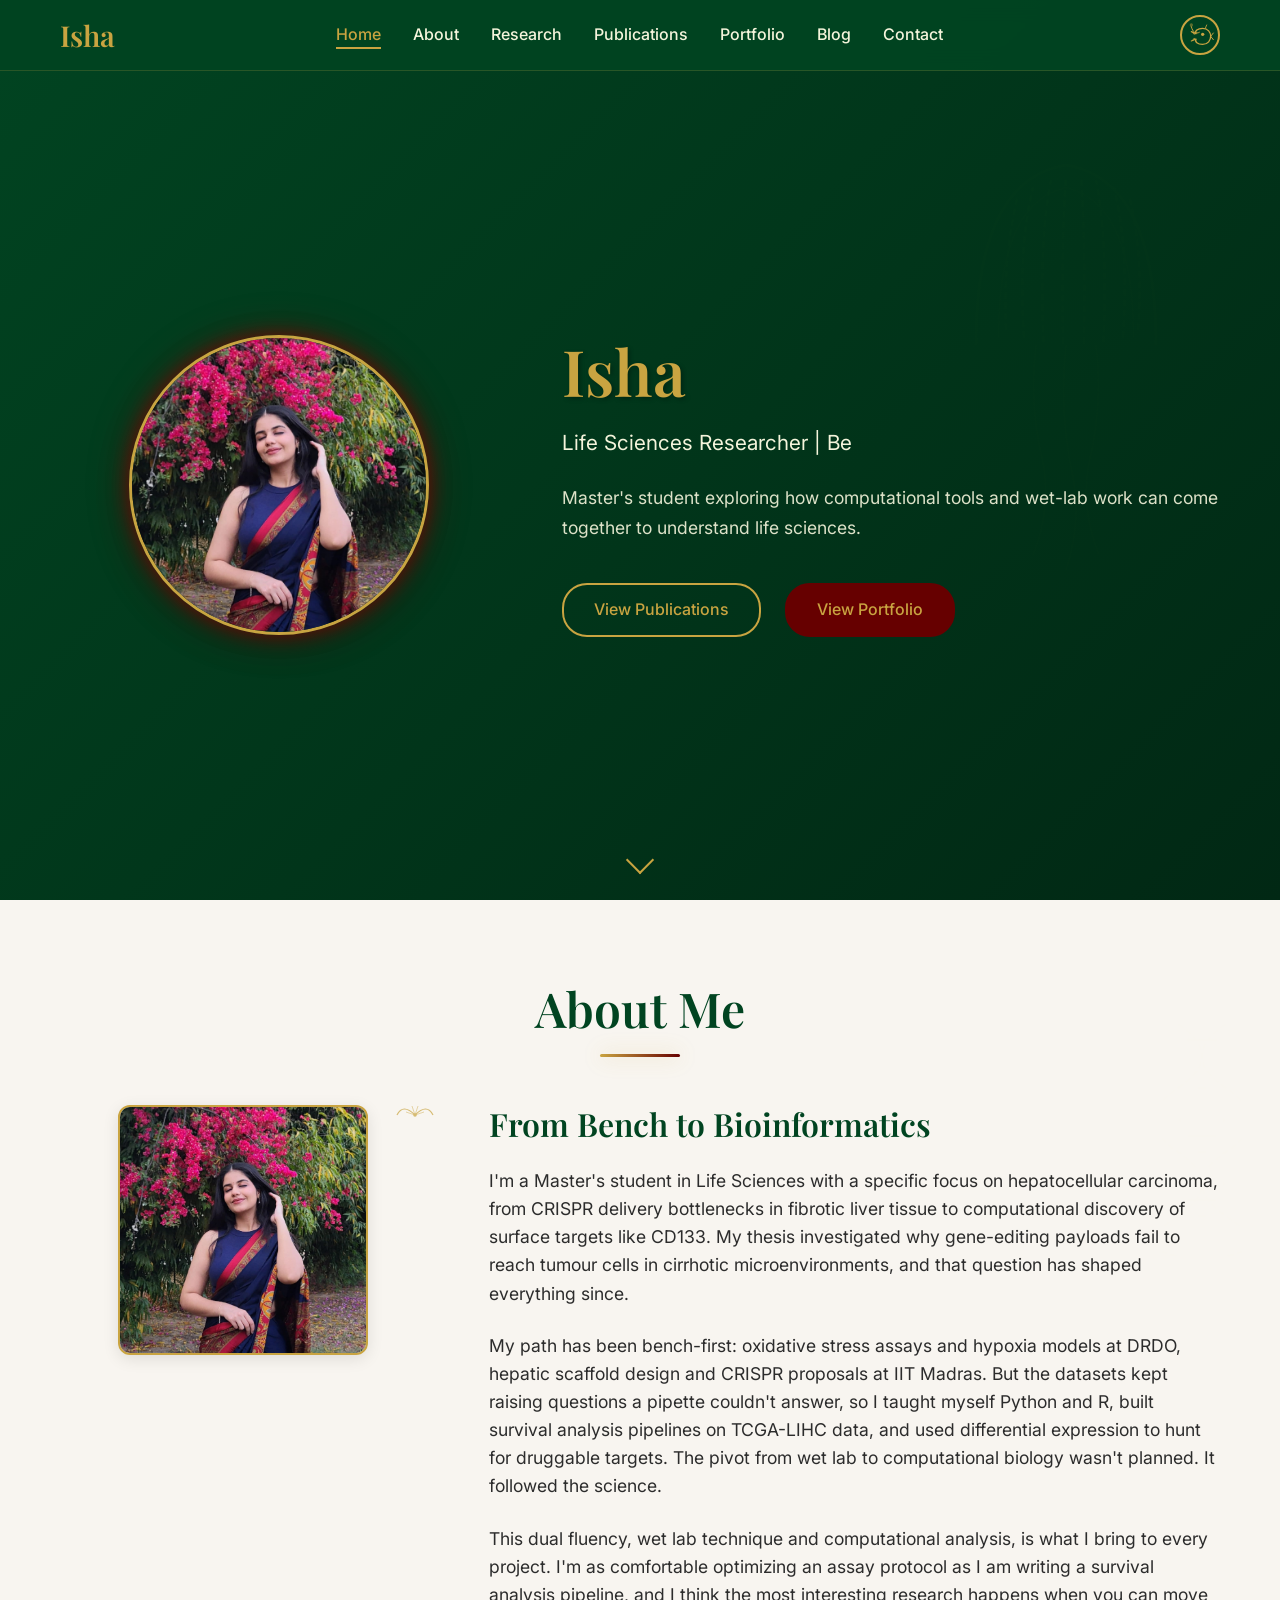
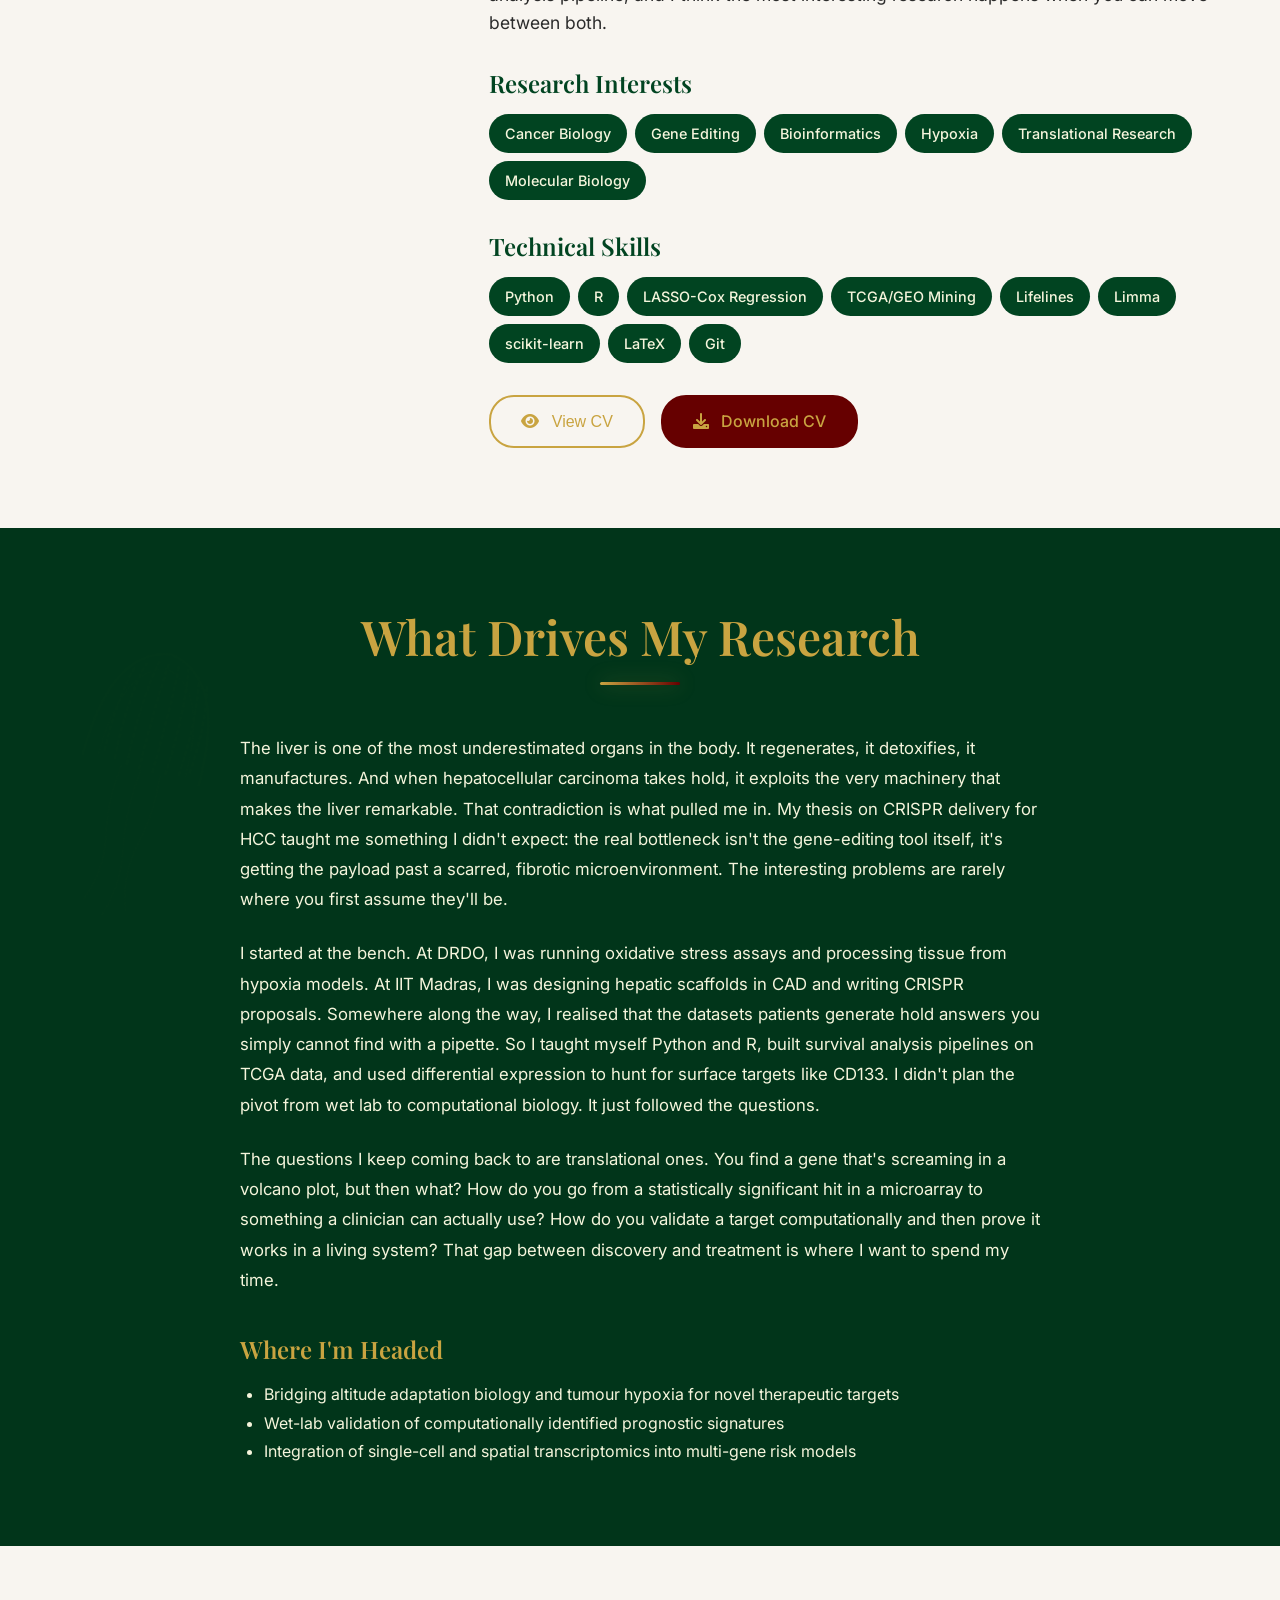
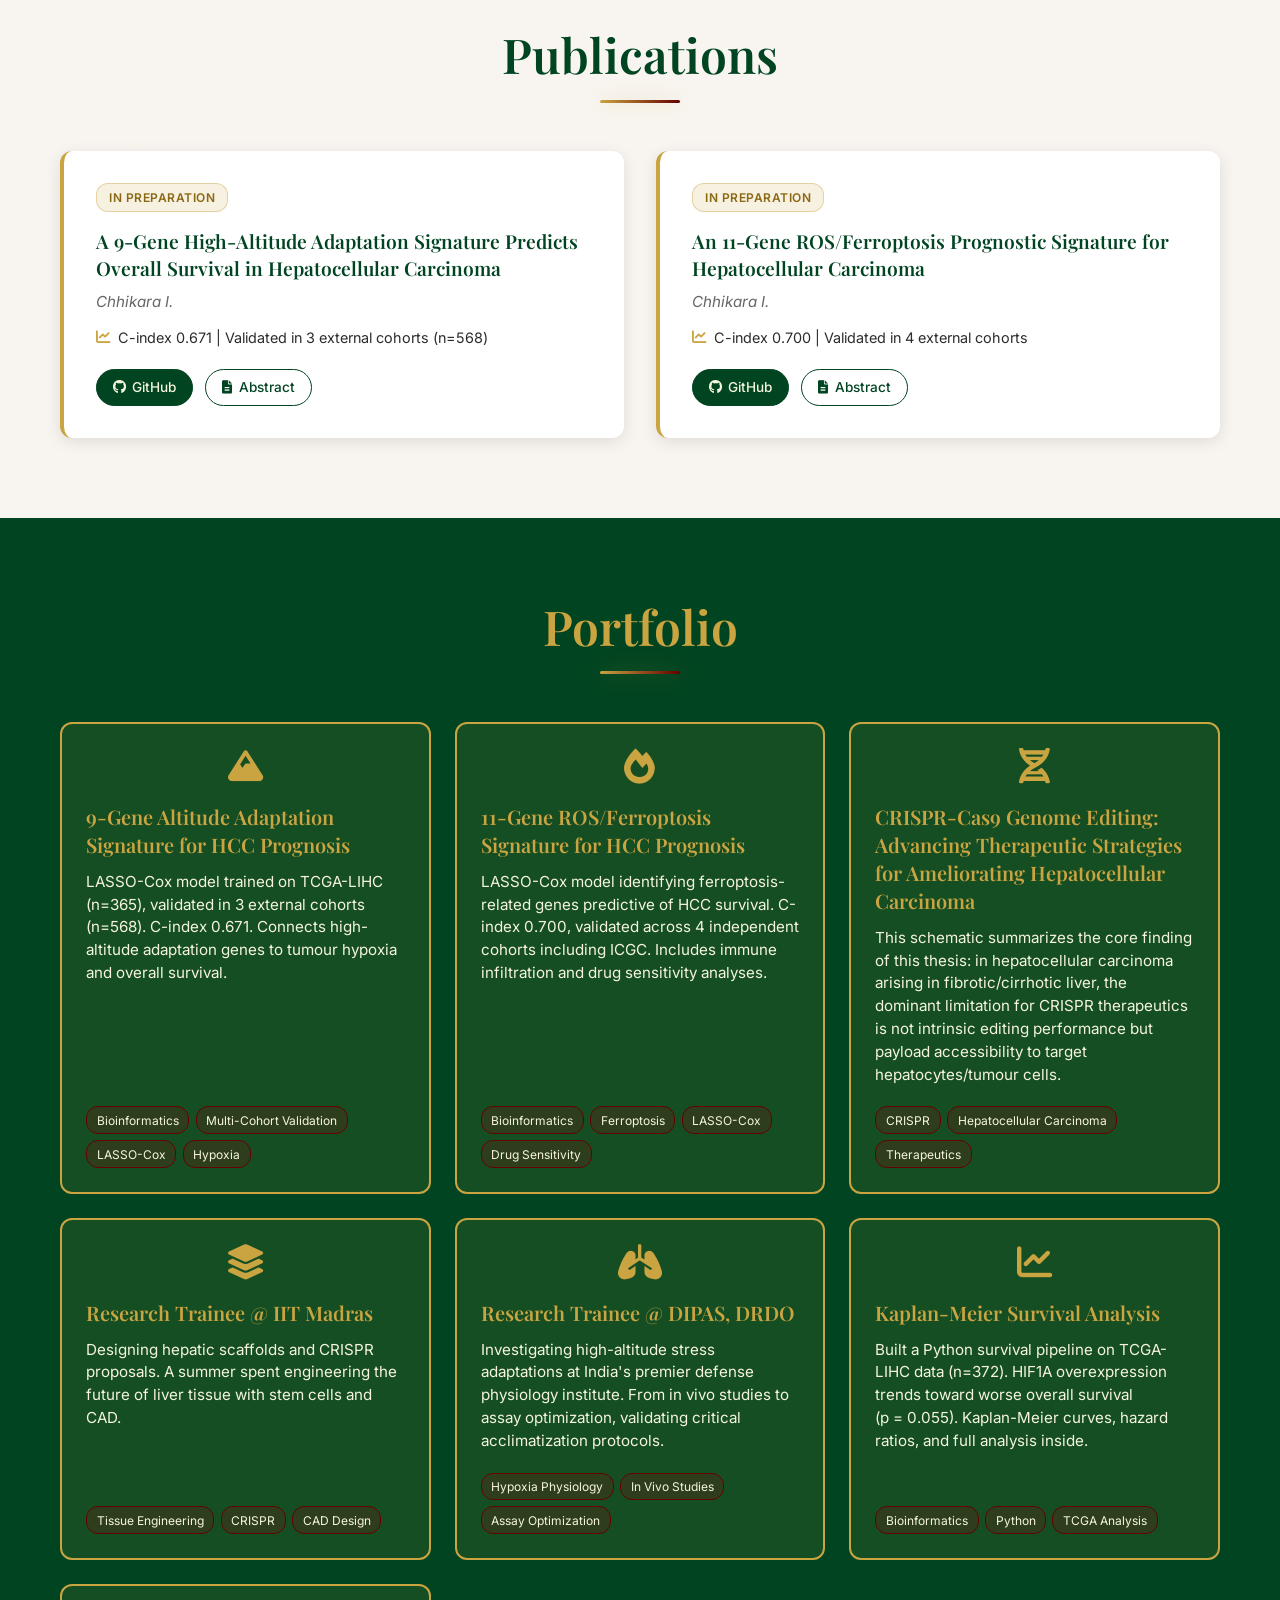
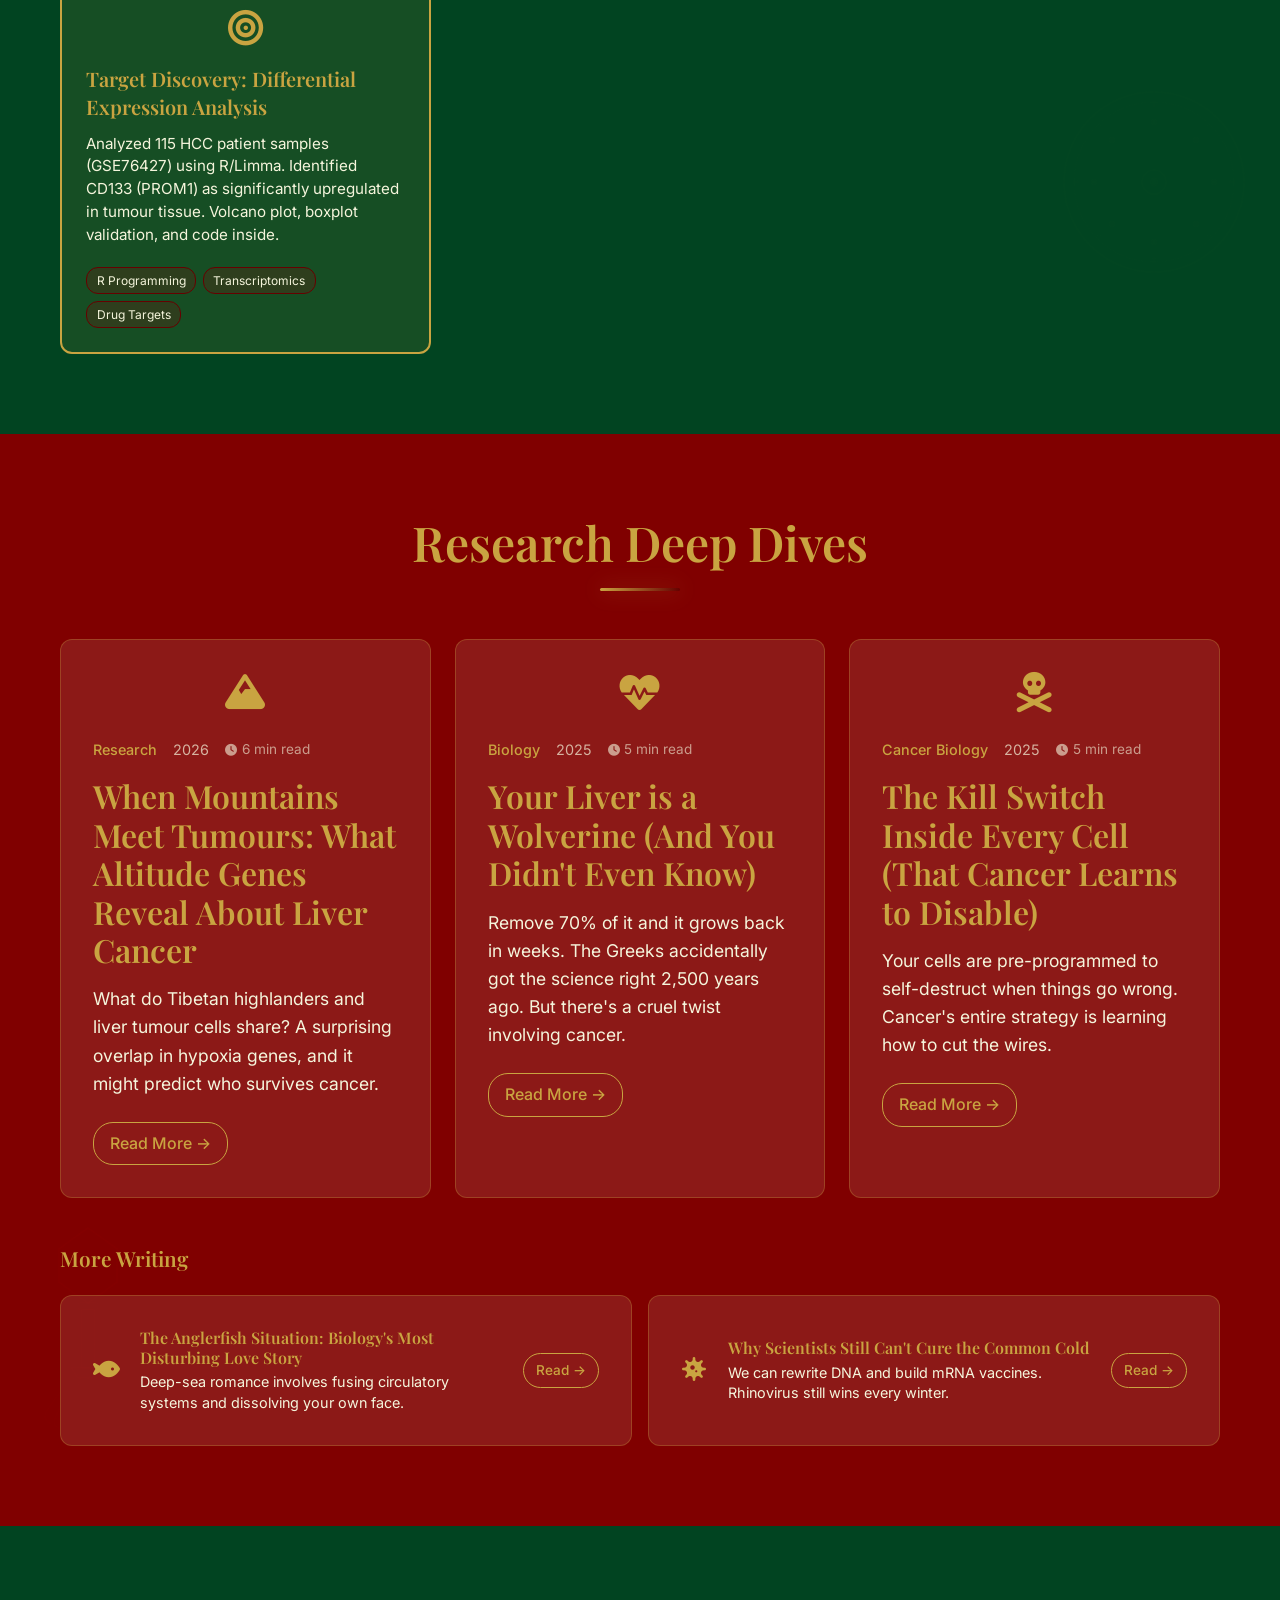
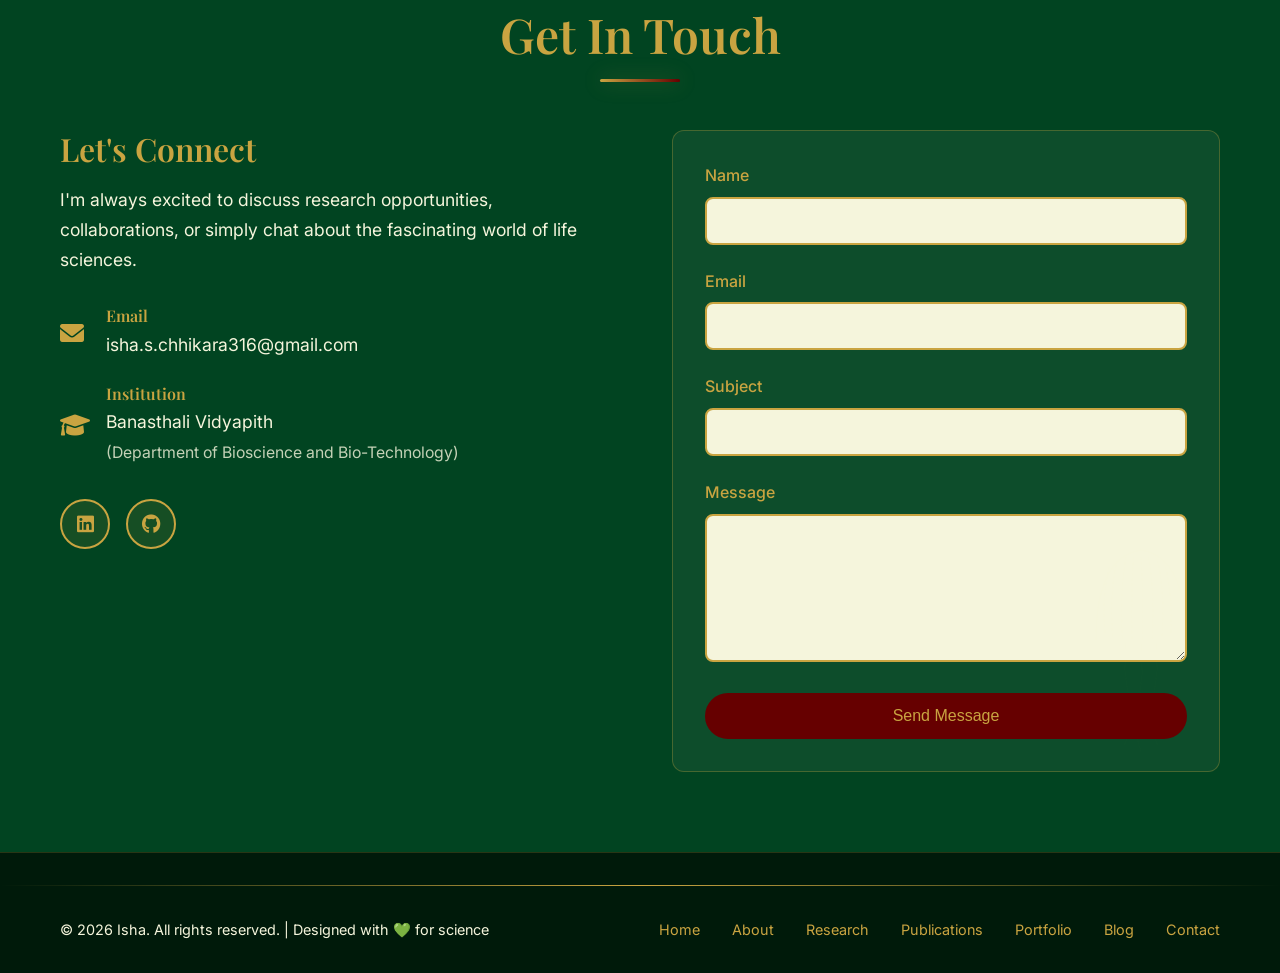
==== commit 6e2f22f9: "Add light/dark mode profile photos and analysis images Swap hero and about section profile photos ba" ====
--- a/index.html
+++ b/index.html
@@ -238,7 +238,8 @@
         <div class="hero-container">
             <div class="hero-content">
                 <div class="hero-image">
-                    <img src="Image/Isha.jpeg" alt="Isha - Life Sciences Researcher" class="profile-photo">
+                    <img src="Image/Isha-light.jpeg" alt="Isha - Life Sciences Researcher" class="profile-photo profile-photo-light">
+                    <img src="Image/Isha-dark.jpeg" alt="Isha - Life Sciences Researcher" class="profile-photo profile-photo-dark">
                     <div class="image-glow"></div>
                 </div>
                 <div class="hero-text">
@@ -267,7 +268,8 @@
             <div class="section-divider"></div>
             <div class="about-content">
                 <div class="about-image">
-                    <img src="Image/Isha.jpeg" alt="Isha Professional Photo" class="about-photo">
+                    <img src="Image/Isha-light.jpeg" alt="Isha Professional Photo" class="about-photo about-photo-light">
+                    <img src="Image/Isha-dark.jpeg" alt="Isha Professional Photo" class="about-photo about-photo-dark">
                     <div class="botanical-motif">
                         <svg viewBox="0 0 100 100" class="botanical-svg">
                             <path d="M20,50 Q30,30 50,50 Q70,30 80,50" stroke="currentColor" fill="none" stroke-width="2"/>
--- a/styles.css
+++ b/styles.css
@@ -372,6 +372,22 @@
         var(--card-shadow);
     transform: scale(1.05);
     border-color: var(--deep-blood-red);
+}
+
+/* Light/dark mode profile photo swap */
+.profile-photo-dark,
+.about-photo-dark {
+    display: none;
+}
+
+body.dark-mode .profile-photo-light,
+body.dark-mode .about-photo-light {
+    display: none;
+}
+
+body.dark-mode .profile-photo-dark,
+body.dark-mode .about-photo-dark {
+    display: block;
 }
 
 .image-glow {
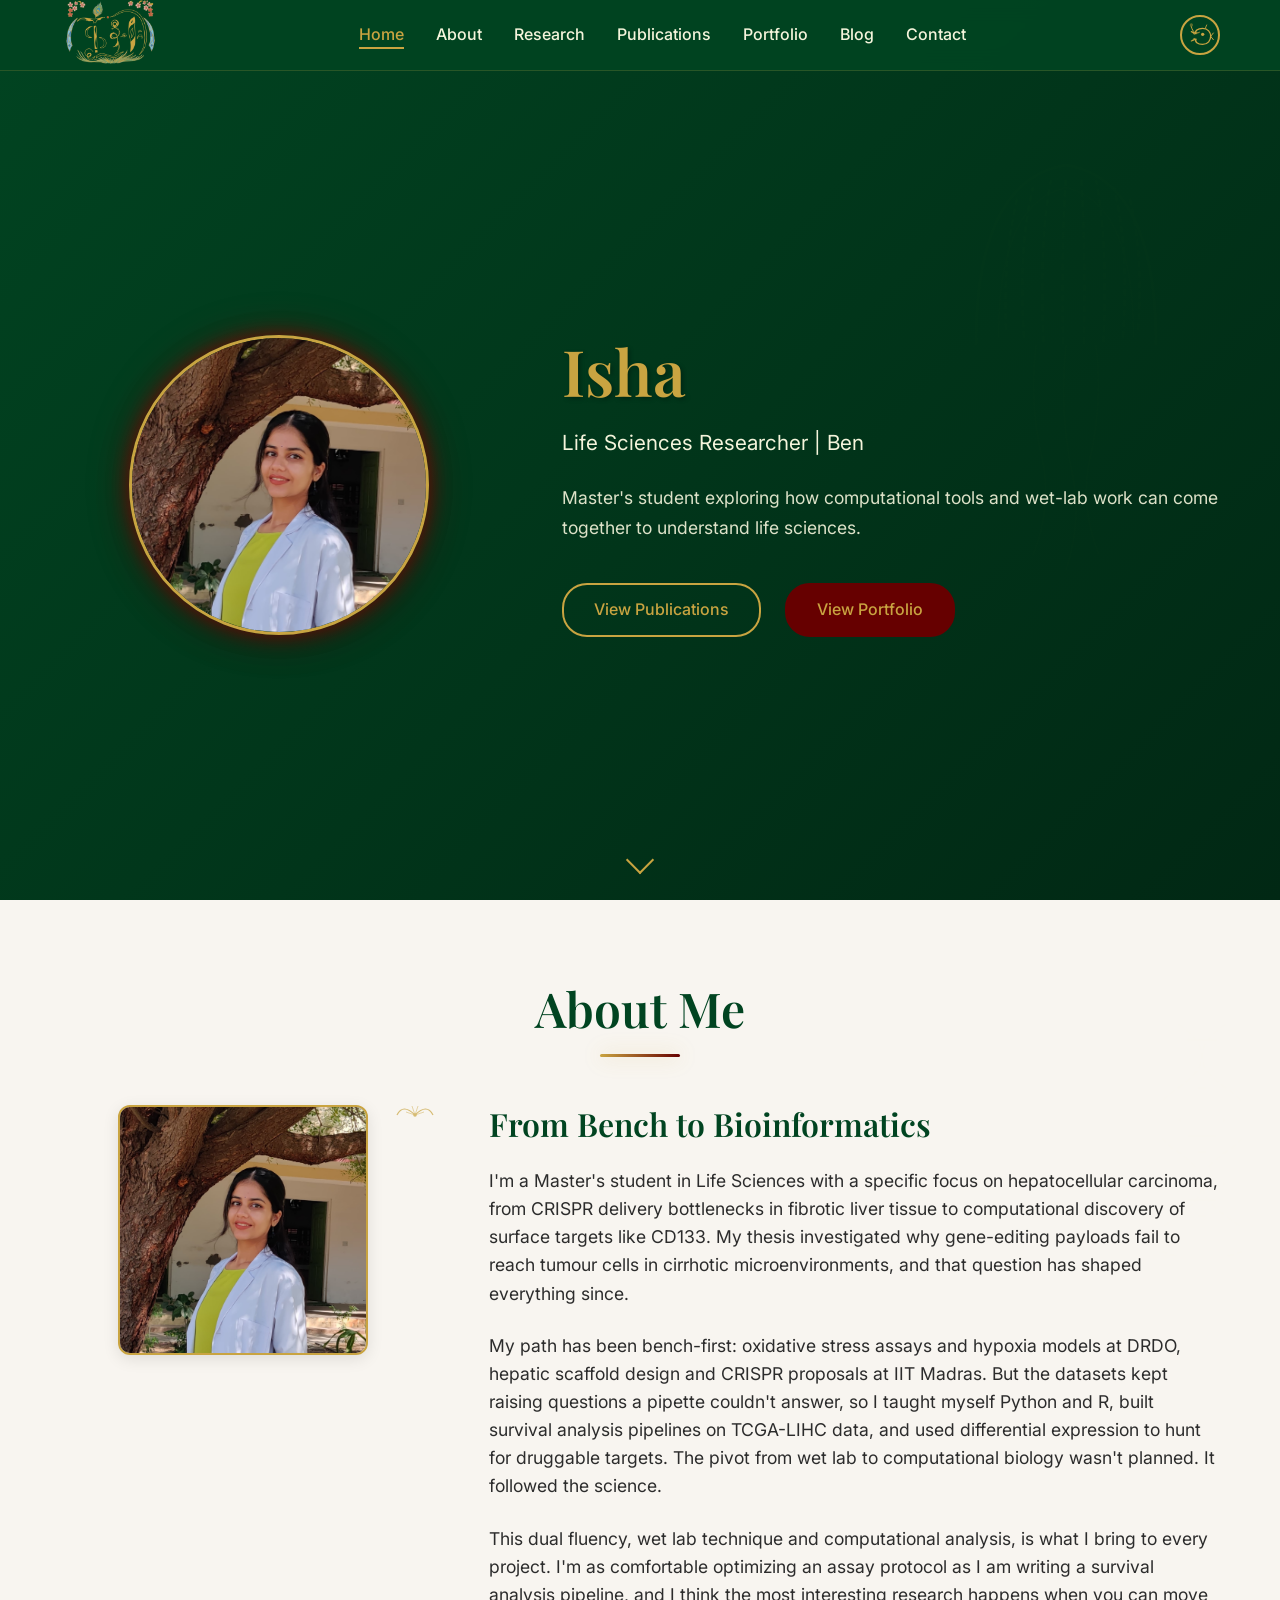
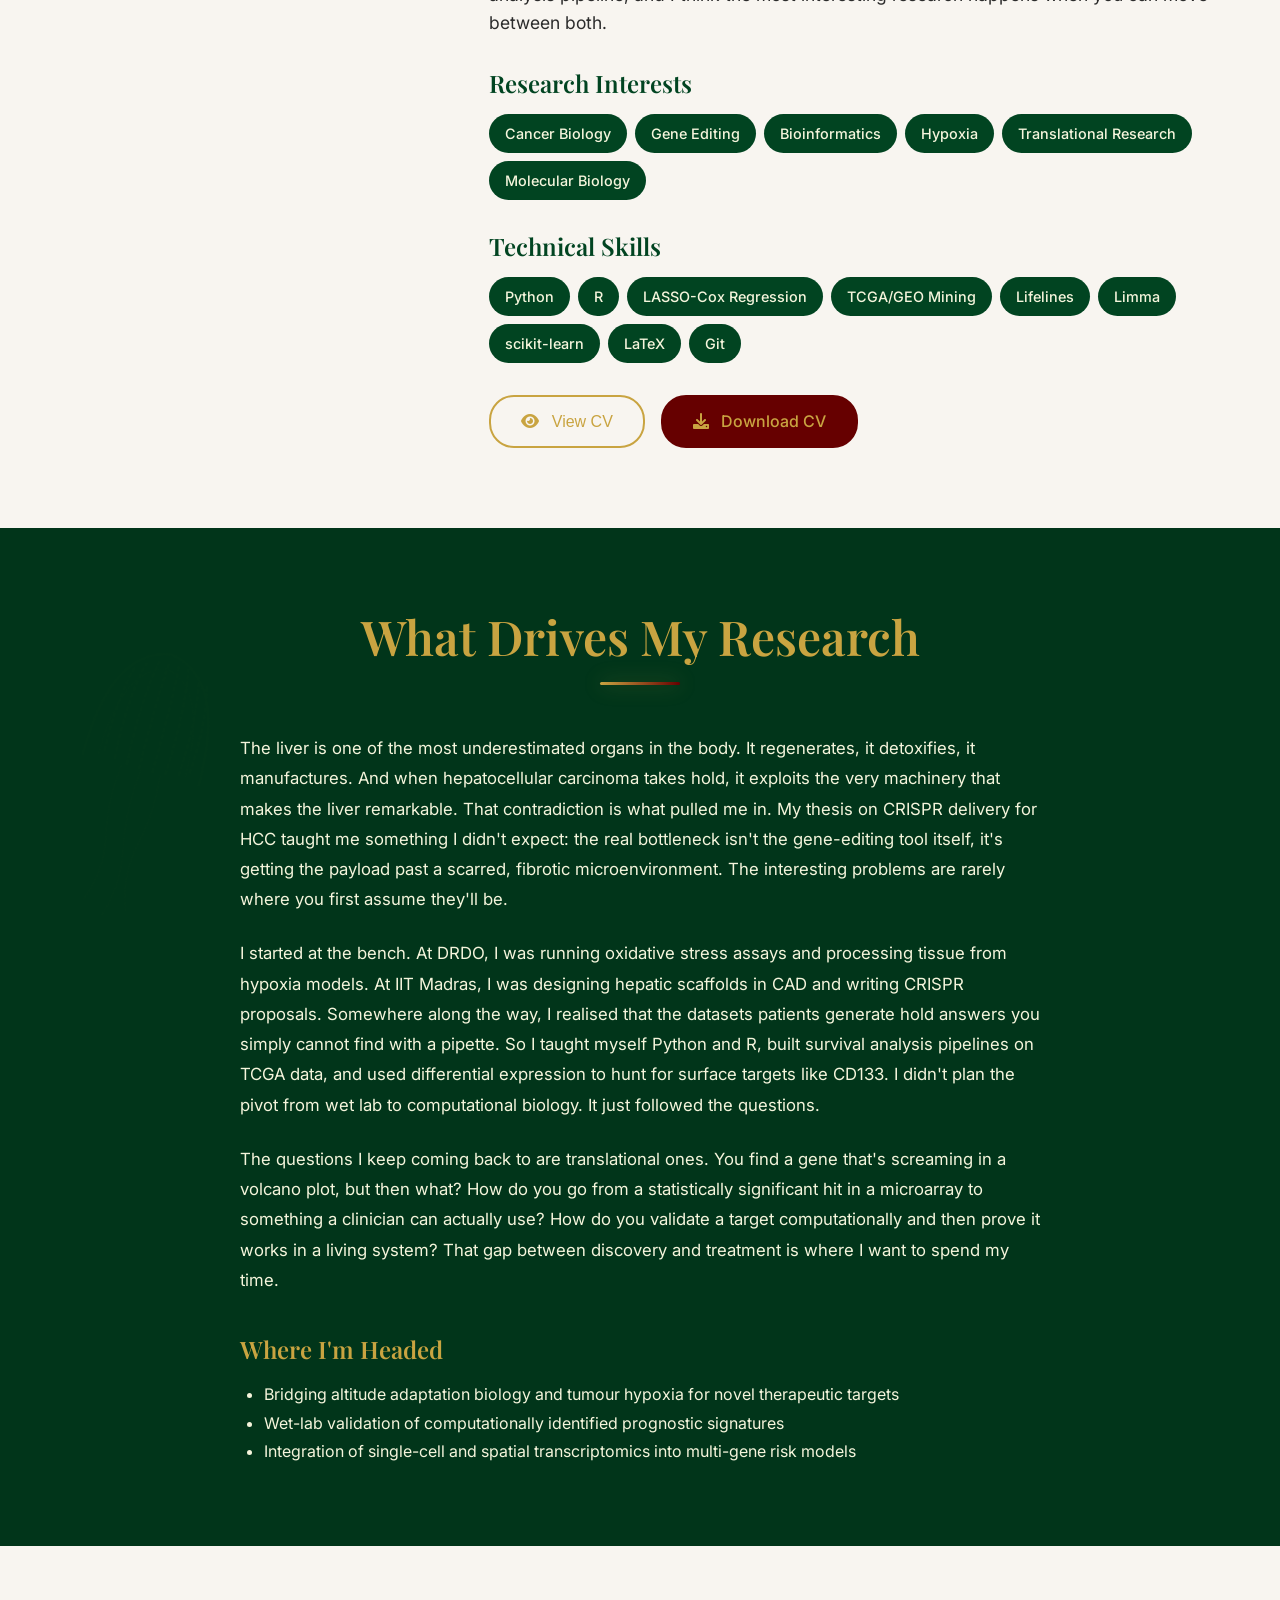
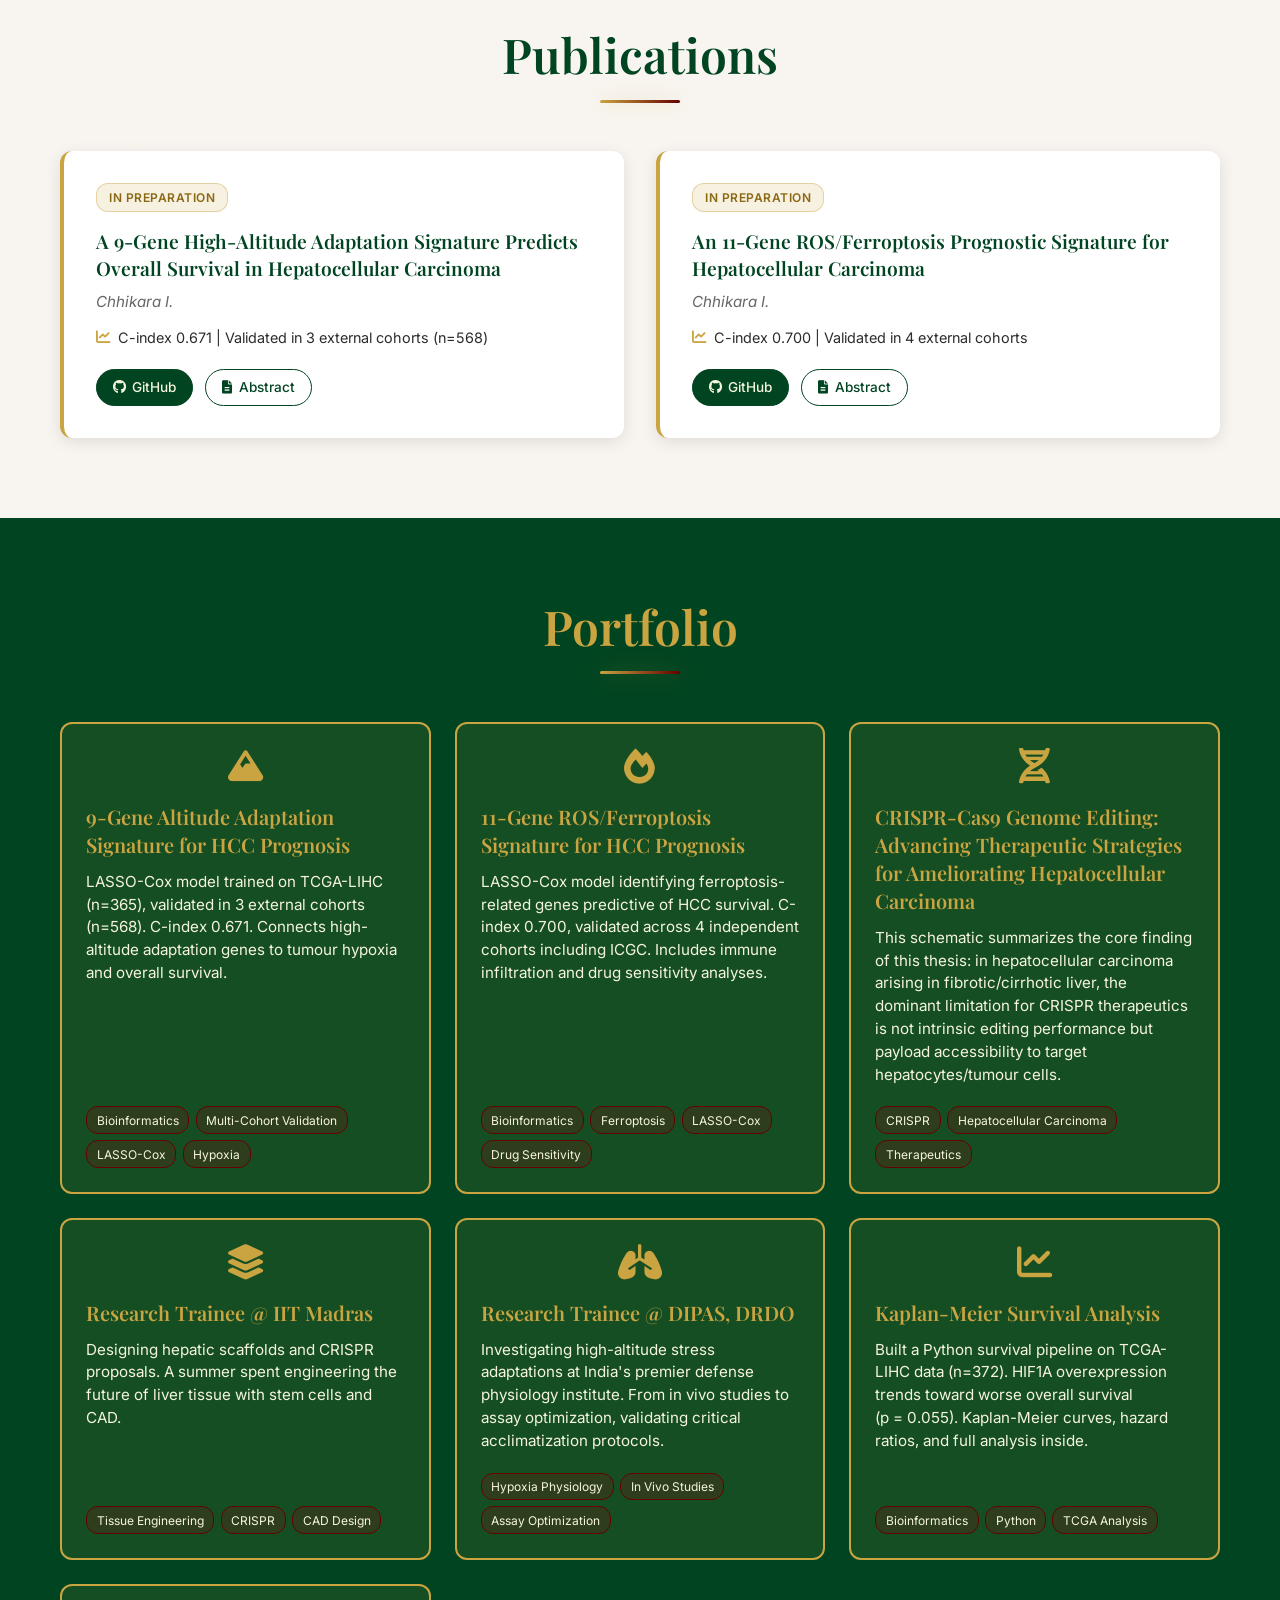
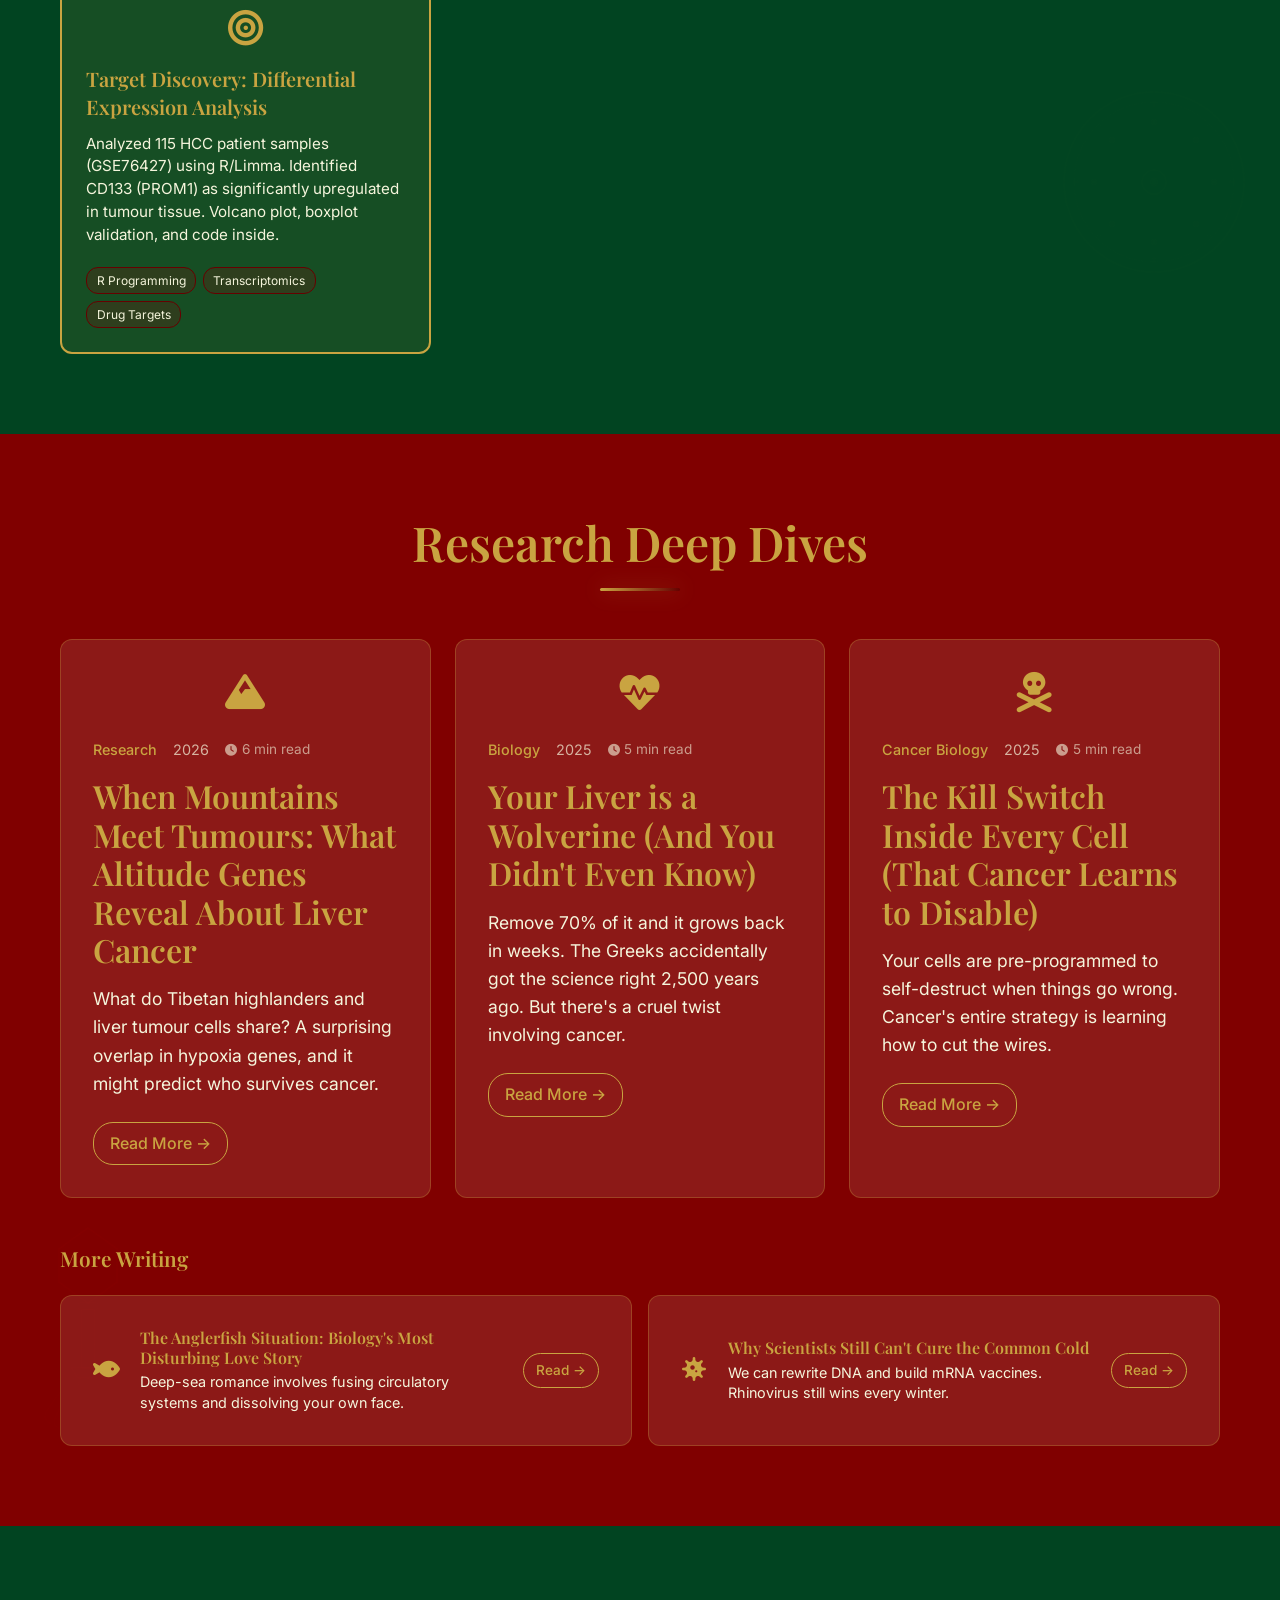
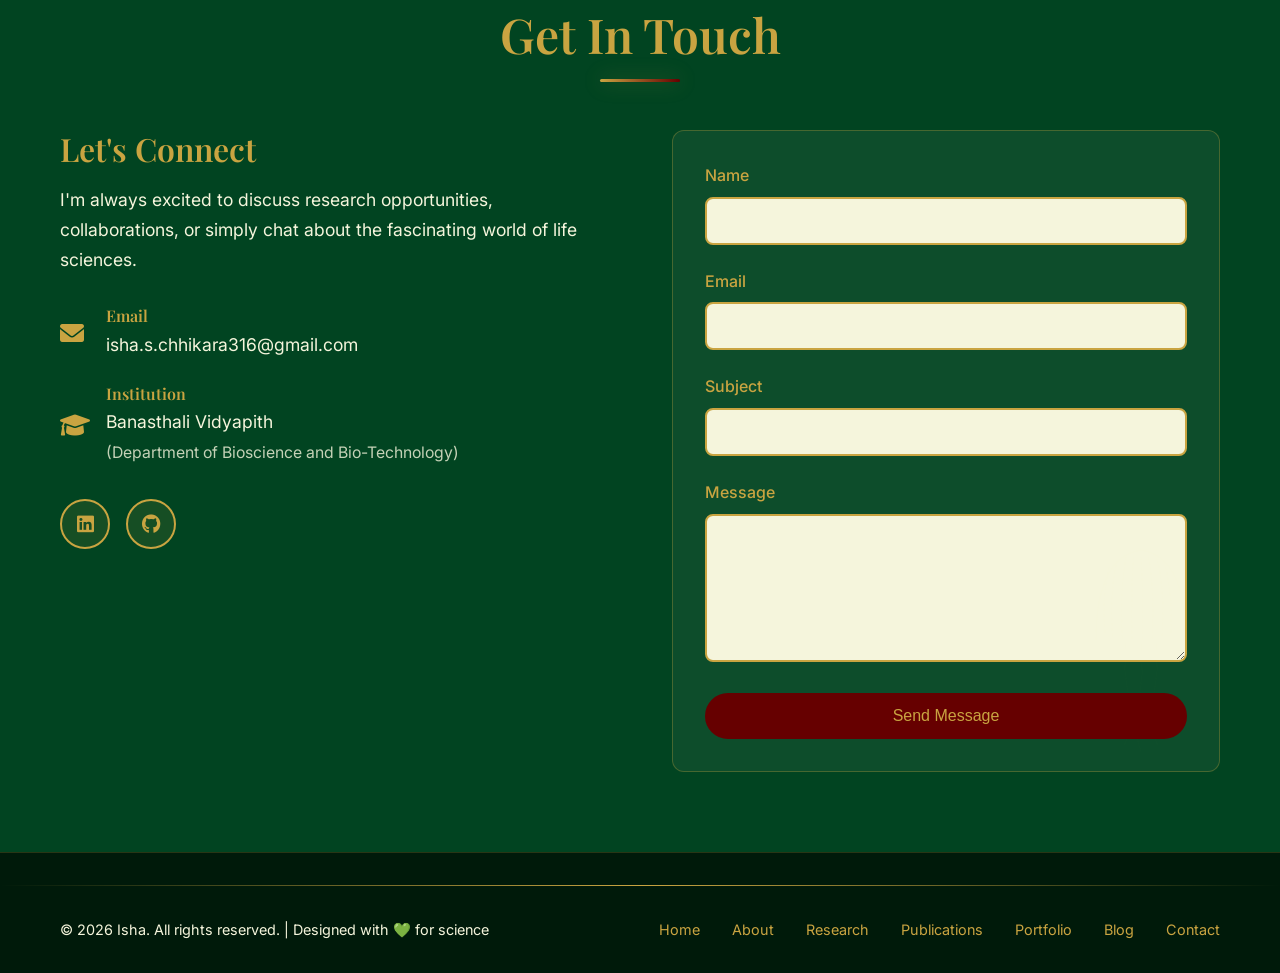
==== commit 87a9ddd3: "Replace header text with gold transparent logo" ====
--- a/index.html
+++ b/index.html
@@ -171,7 +171,7 @@
     <nav class="navbar">
         <div class="nav-container">
             <div class="nav-logo">
-                <span class="logo-text">Isha</span>
+                <img src="Image/Isha_Logo_gold.png" alt="Isha" class="logo-img">
             </div>
             <ul class="nav-menu">
                 <li class="nav-item">
--- a/styles.css
+++ b/styles.css
@@ -270,6 +270,11 @@
     font-weight: 600;
 }
 
+.logo-img {
+    height: 65px;
+    width: auto;
+}
+
 .nav-menu {
     display: flex;
     list-style: none;
@@ -375,19 +380,19 @@
 }
 
 /* Light/dark mode profile photo swap */
-.profile-photo-dark,
-.about-photo-dark {
-    display: none;
-}
-
-body.dark-mode .profile-photo-light,
-body.dark-mode .about-photo-light {
-    display: none;
-}
-
-body.dark-mode .profile-photo-dark,
-body.dark-mode .about-photo-dark {
-    display: block;
+.profile-photo.profile-photo-dark,
+.about-photo.about-photo-dark {
+    display: none !important;
+}
+
+body.dark-mode .profile-photo.profile-photo-light,
+body.dark-mode .about-photo.about-photo-light {
+    display: none !important;
+}
+
+body.dark-mode .profile-photo.profile-photo-dark,
+body.dark-mode .about-photo.about-photo-dark {
+    display: block !important;
 }
 
 .image-glow {
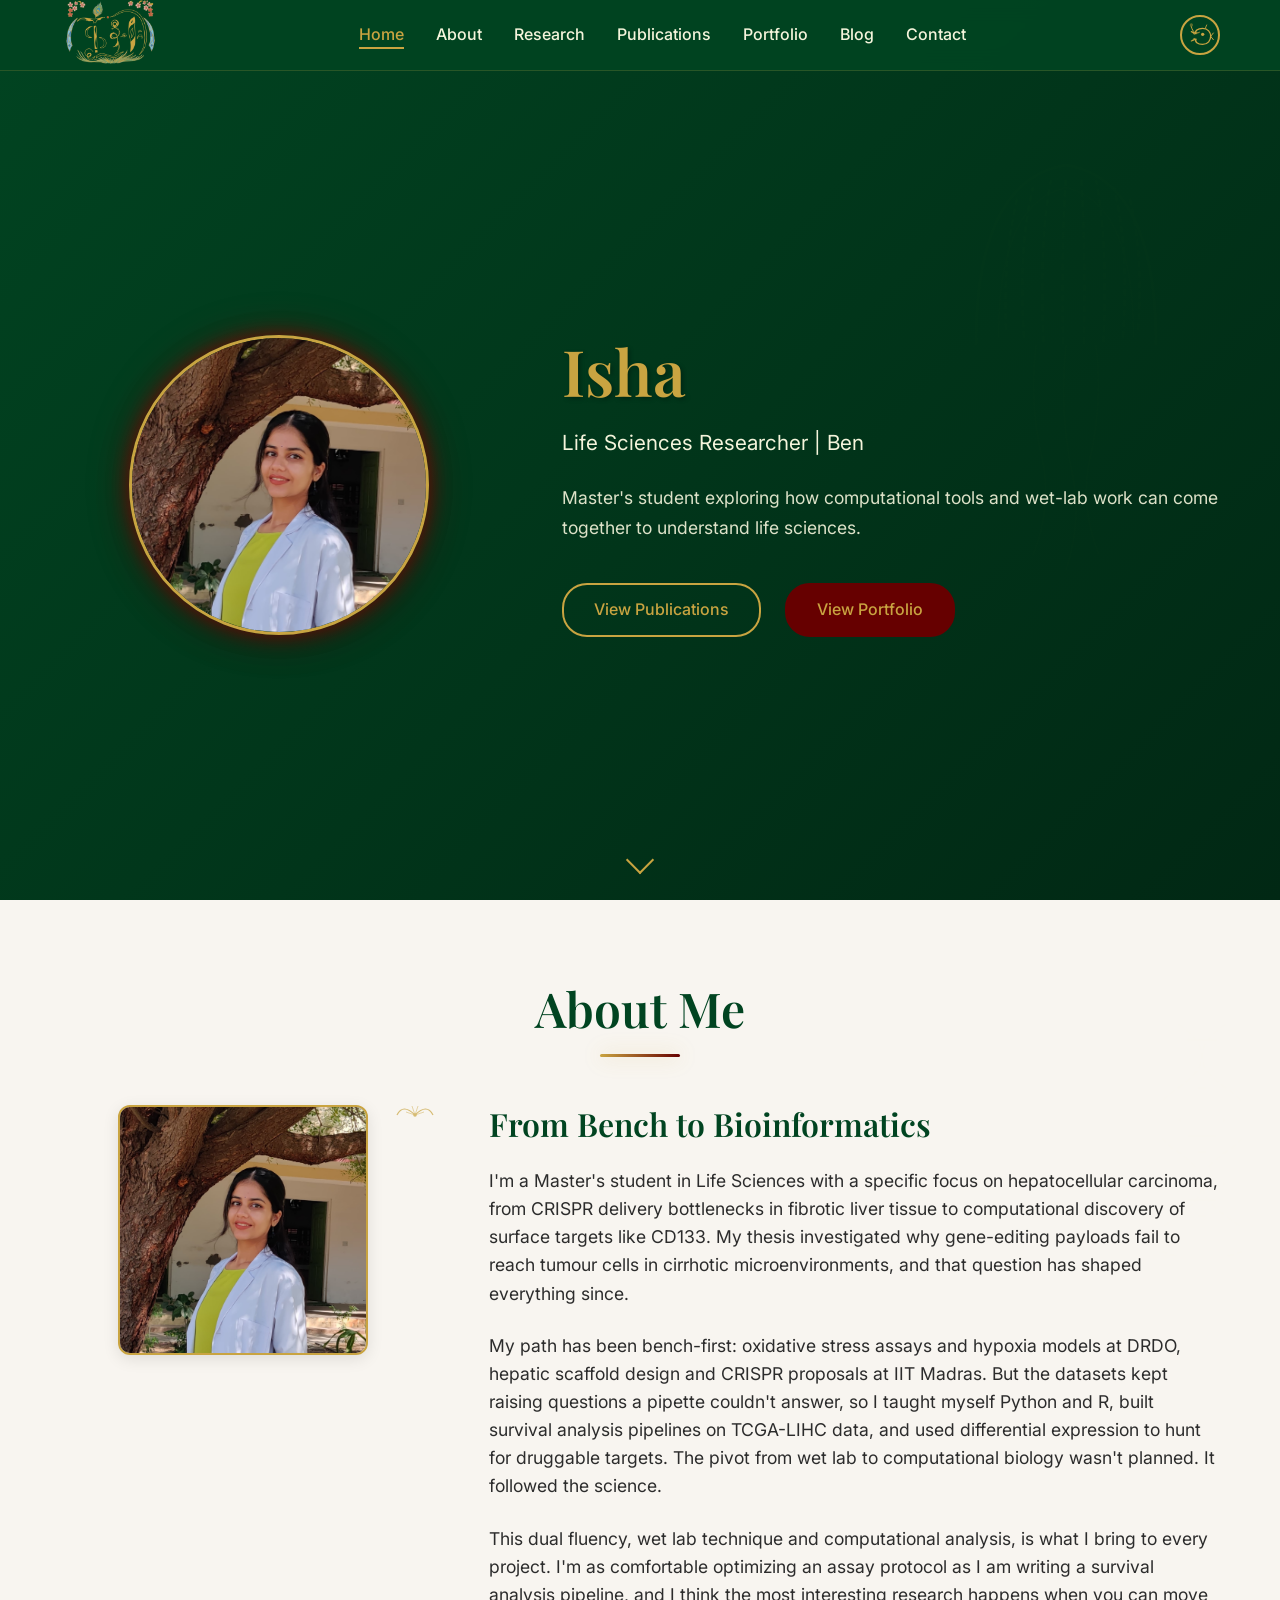
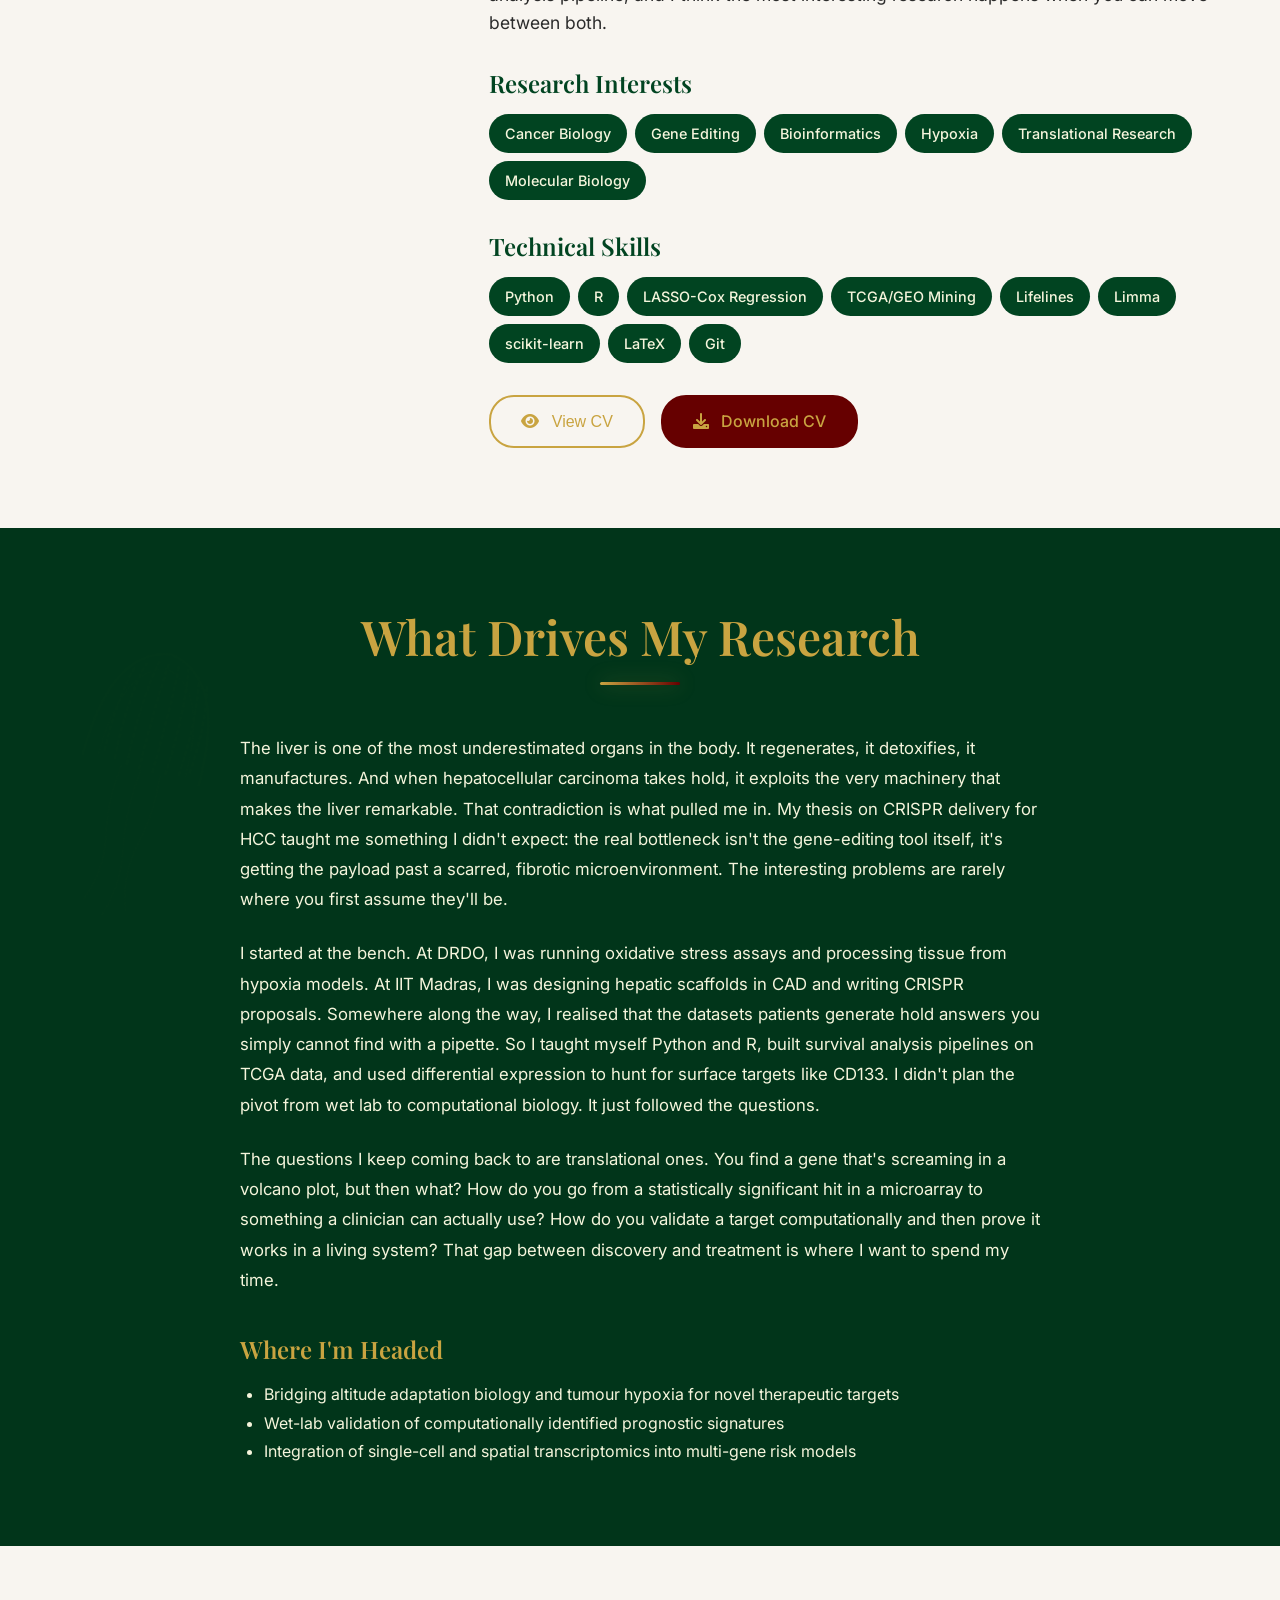
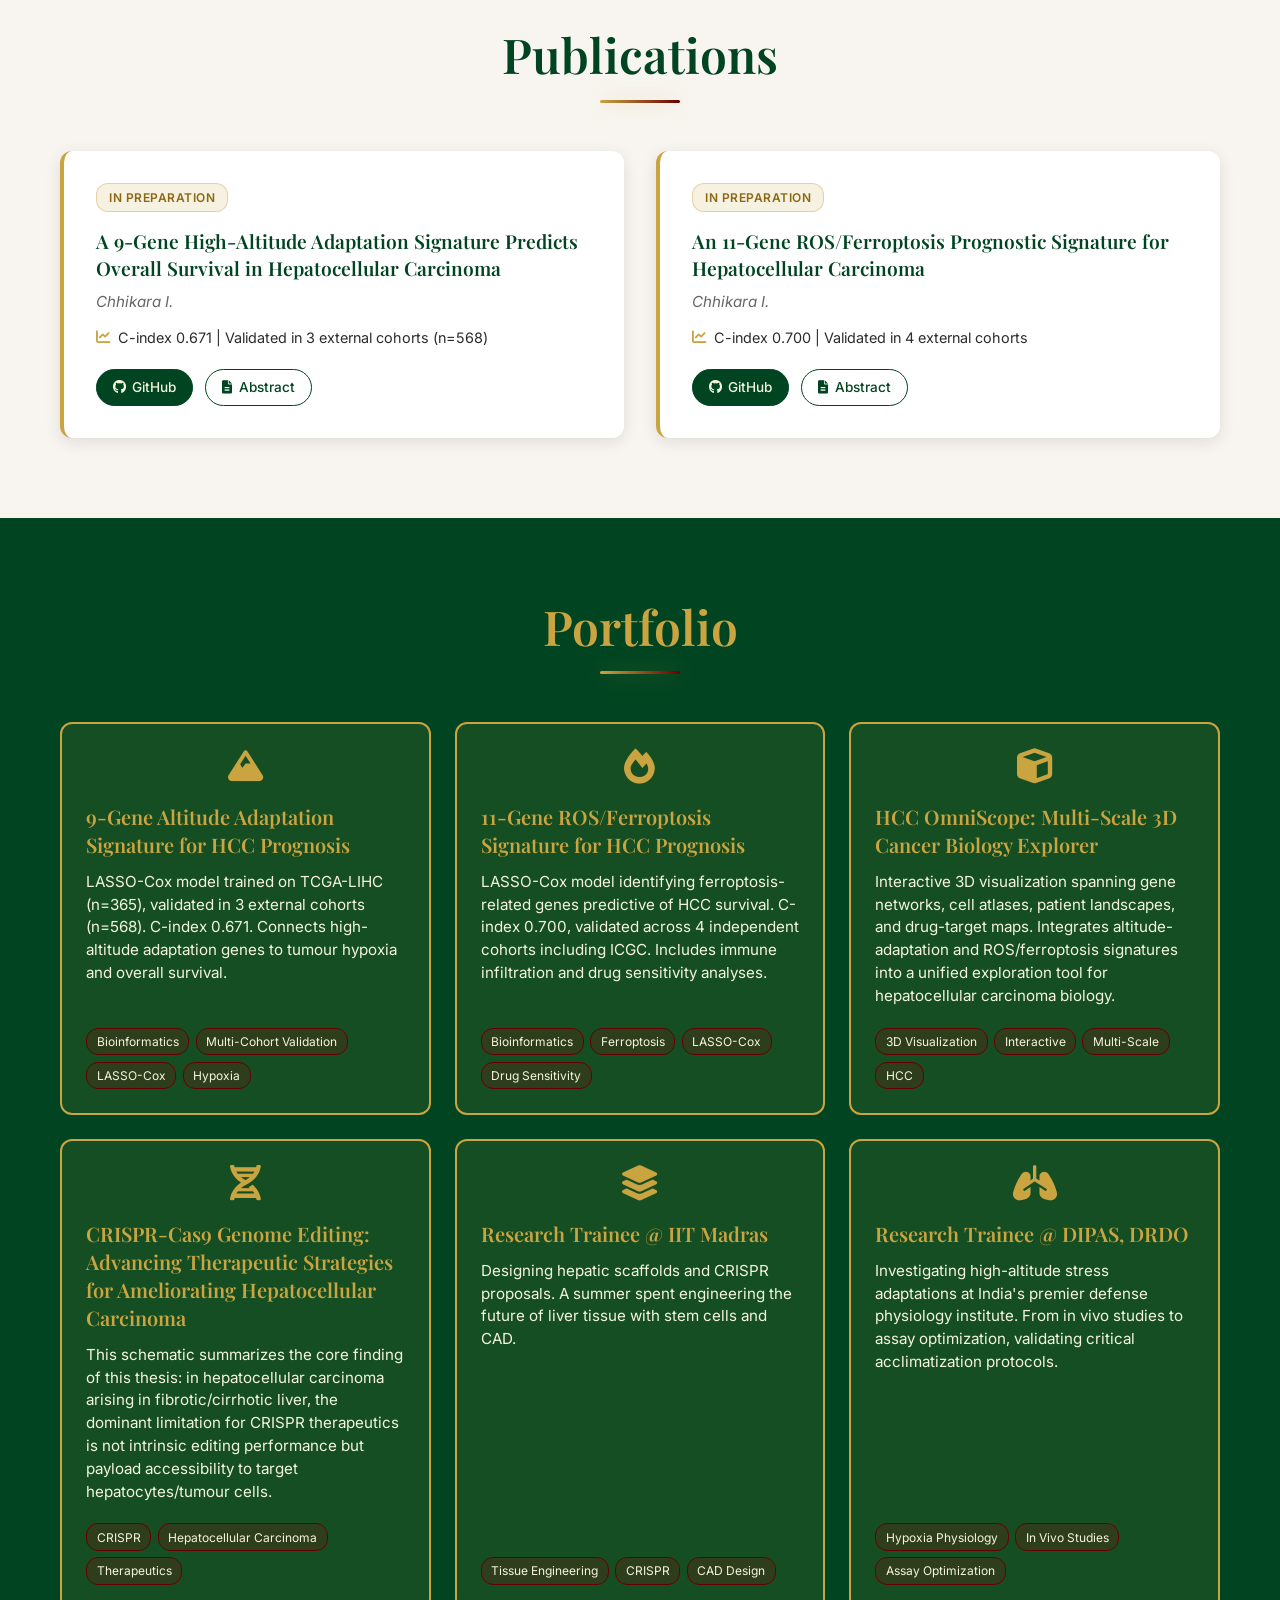
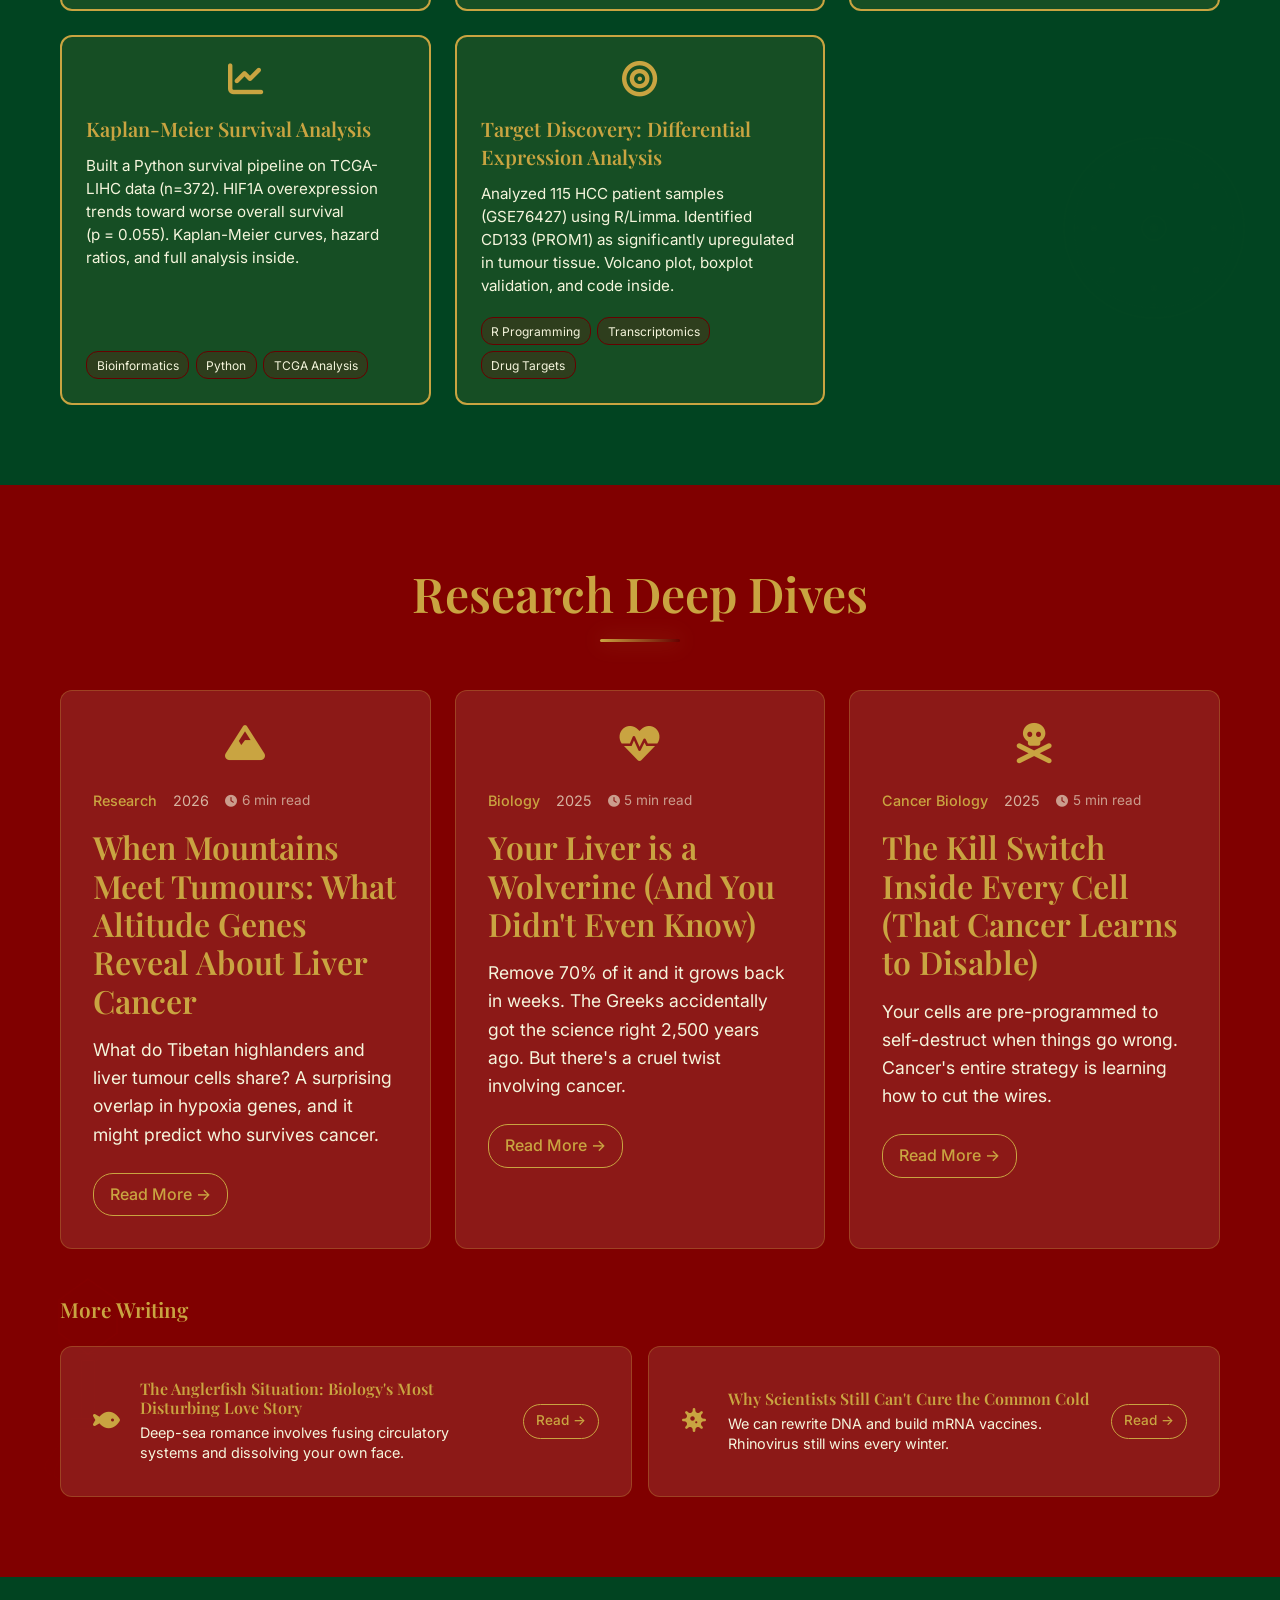
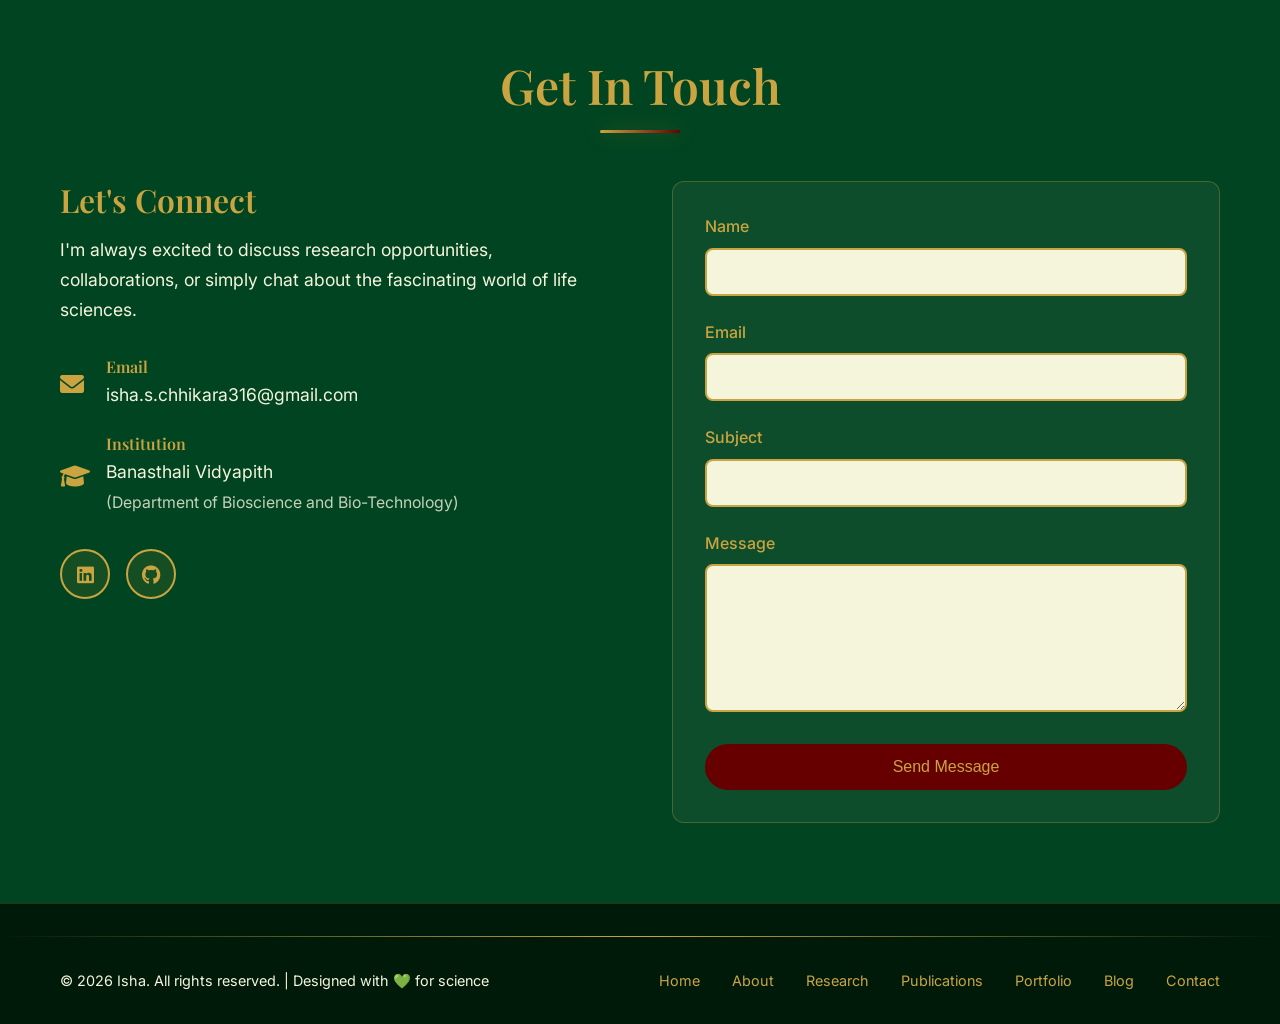
==== commit 416cff80: "Add HCC OmniScope portfolio card with modal and project links" ====
--- a/index.html
+++ b/index.html
@@ -426,6 +426,22 @@
                     </div>
                 </div>
 
+                <div class="portfolio-card" data-blog-id="hcc-omniscope">
+                    <div class="card-image">
+                        <i class="fas fa-cube card-icon"></i>
+                    </div>
+                    <div class="card-content">
+                        <h3 class="card-title">HCC OmniScope: Multi-Scale 3D Cancer Biology Explorer</h3>
+                        <p class="card-description">Interactive 3D visualization spanning gene networks, cell atlases, patient landscapes, and drug-target maps. Integrates altitude-adaptation and ROS/ferroptosis signatures into a unified exploration tool for hepatocellular carcinoma biology.</p>
+                        <div class="card-tags">
+                            <span class="tag">3D Visualization</span>
+                            <span class="tag">Interactive</span>
+                            <span class="tag">Multi-Scale</span>
+                            <span class="tag">HCC</span>
+                        </div>
+                    </div>
+                </div>
+
                 <div class="portfolio-card" data-blog-id="crispr">
                     <div class="card-image">
                         <i class="fas fa-dna card-icon"></i>
